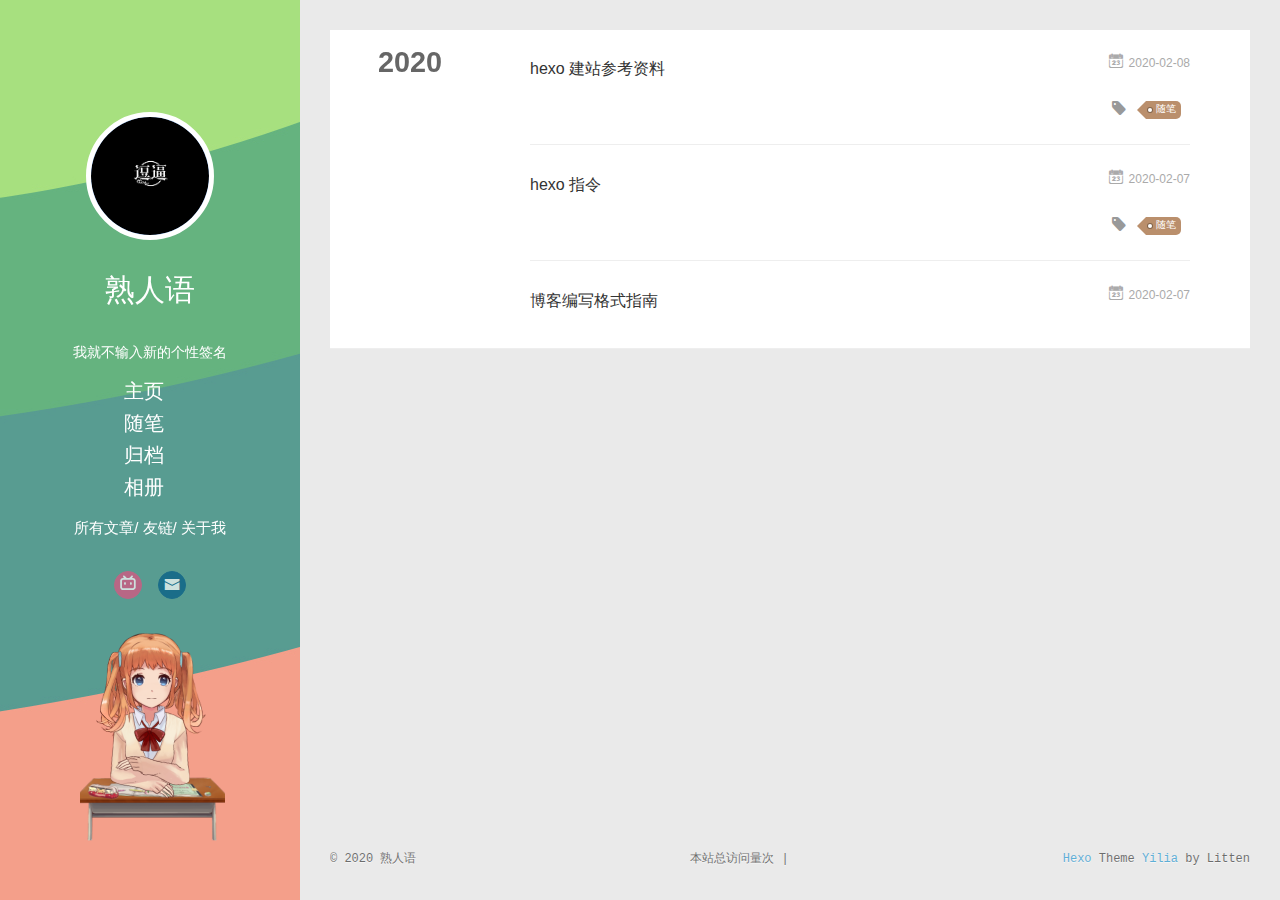
==== archives/index.html @ 0b0f3363 "Site updated: 2020-02-16 17:13:08" ====
<!DOCTYPE html>
<html>
<head>
  <meta charset="utf-8">
  
  <meta name="renderer" content="webkit">
  <meta http-equiv="X-UA-Compatible" content="IE=edge" >
  <link rel="dns-prefetch" href="http://yoursite.com">
  <title>Archives | 熟人语的博客</title>
  <meta name="viewport" content="width=device-width, initial-scale=1, maximum-scale=1">
  <meta property="og:type" content="website">
<meta property="og:title" content="熟人语的博客">
<meta property="og:url" content="http://yoursite.com/archives/index.html">
<meta property="og:site_name" content="熟人语的博客">
<meta property="og:locale" content="en_US">
<meta property="article:author" content="熟人语">
<meta name="twitter:card" content="summary">
  
    <link rel="alternative" href="/atom.xml" title="熟人语的博客" type="application/atom+xml">
  
  
    <link rel="icon" href="/assets/favicon.jpg">
  
  <link rel="stylesheet" type="text/css" href="/./main.0cf68a.css">
  <style type="text/css">
  
    #container.show {
      background: linear-gradient(200deg,#a0cfe4,#e8c37e);
    }
  </style>
  

  

<meta name="generator" content="Hexo 4.2.0"></head>

<body>
  <div id="container" q-class="show:isCtnShow">
    <canvas id="anm-canvas" class="anm-canvas"></canvas>
    <div class="left-col" q-class="show:isShow">
      
<!-- <div class="overlay" style="background: #000000"></div> -->
<div class="intrude-less">
	<header id="header" class="inner">
		<a href="/" class="profilepic">
			<img src="/assets/favicon.jpg" class="js-avatar">
		</a>
		<hgroup>
		  <h1 class="header-author"><a href="/">熟人语</a></h1>
		</hgroup>
		
		<p class="header-subtitle">我就不输入新的个性签名</p>
		

		<nav class="header-menu">
			<ul>
			
				<li><a href="/">主页</a></li>
	        
				<li><a href="/tags/%E9%9A%8F%E7%AC%94/">随笔</a></li>
	        
				<li><a href="/archives/index.html">归档</a></li>
	        
				<li><a href="/photos/">相册</a></li>
	        
			</ul>
		</nav>
		<nav class="header-smart-menu">
    		
    			
    			<a q-on="click: openSlider(e, 'innerArchive')" href="javascript:void(0)">所有文章</a>
    			
            
    			
    			<a q-on="click: openSlider(e, 'friends')" href="javascript:void(0)">友链</a>
    			
            
    			
    			<a q-on="click: openSlider(e, 'aboutme')" href="javascript:void(0)">关于我</a>
    			
            
		</nav>
		<nav class="header-nav">
			<div class="social">
				
					<a class="bilibili" target="_blank" href="https://space.bilibili.com/11580994" title="bilibili"><i class="icon-bilibili"></i></a>
		        
					<a class="mail" target="_blank" href="mailto:su_ren_yu@qq.com" title="mail"><i class="icon-mail"></i></a>
		        
			</div>

<!-- 网易云音乐插件 -->

	<div style="position:absolute; bottom:120px left:auto; width:85%">
		<iframe frameborder="no" border="0" marginwidth="0" marginheight="0" width=240 height=86 src="//music.163.com/outchain/player?type=2&id=481859484&auto=0&height=66"></iframe>
	</div>


		</nav>
	</header>		
</div>

    </div>
    <div class="mid-col" q-class="show:isShow,hide:isShow|isFalse">
      
<nav id="mobile-nav">
  	<div class="overlay js-overlay" style="background: #000000"></div>
	<div class="btnctn js-mobile-btnctn">
  		<div class="slider-trigger list" q-on="click: openSlider(e)"><i class="icon icon-sort"></i></div>
	</div>
	<div class="intrude-less">
		<header id="header" class="inner">
			<div class="profilepic">
				<img src="/assets/favicon.jpg" class="js-avatar">
			</div>
			<hgroup>
			  <h1 class="header-author js-header-author">熟人语</h1>
			</hgroup>
			
			<p class="header-subtitle"><i class="icon icon-quo-left"></i>我就不输入新的个性签名<i class="icon icon-quo-right"></i></p>
			
			
			
				
			
				
			
				
			
				
			
			
			
			<nav class="header-nav">
				<div class="social">
					
						<a class="bilibili" target="_blank" href="https://space.bilibili.com/11580994" title="bilibili"><i class="icon-bilibili"></i></a>
			        
						<a class="mail" target="_blank" href="mailto:su_ren_yu@qq.com" title="mail"><i class="icon-mail"></i></a>
			        
				</div>
			</nav>

			<nav class="header-menu js-header-menu">
				<ul style="width: 70%">
				
				
					<li style="width: 25%"><a href="/">主页</a></li>
		        
					<li style="width: 25%"><a href="/tags/%E9%9A%8F%E7%AC%94/">随笔</a></li>
		        
					<li style="width: 25%"><a href="/archives/index.html">归档</a></li>
		        
					<li style="width: 25%"><a href="/photos/">相册</a></li>
		        
				</ul>
			</nav>
		</header>				
	</div>
	<div class="mobile-mask" style="display:none" q-show="isShow"></div>
</nav>

      <div id="wrapper" class="body-wrap">
        <div class="menu-l">
          <div class="canvas-wrap">
            <canvas data-colors="#eaeaea" data-sectionHeight="100" data-contentId="js-content" id="myCanvas1" class="anm-canvas"></canvas>
          </div>
          <div id="js-content" class="content-ll">
            
  
  
    
    
      
      
      <section class="archives-wrap">
        <div class="archive-year-wrap">
          <a href="/archives/2020" class="archive-year">2020</a>
        </div>
        <div class="archives">
    
    <article class="archive-article archive-type-post">
  <div class="archive-article-inner">
    <header class="archive-article-header">
      	<div class="article-meta">
	      	
<a href="/2020/02/08/hexo-%E5%BB%BA%E7%AB%99%E5%8F%82%E8%80%83%E8%B5%84%E6%96%99/" class="archive-article-date">
  	<time datetime="2020-02-08T06:15:44.000Z" itemprop="datePublished"><i class="icon-calendar icon"></i>2020-02-08</time>
</a>
        </div>
    	 
  
    <h1 itemprop="name">
      <a class="archive-article-title" href="/2020/02/08/hexo-%E5%BB%BA%E7%AB%99%E5%8F%82%E8%80%83%E8%B5%84%E6%96%99/">hexo 建站参考资料</a>
    </h1>
  

        <div class="article-info info-on-right">
          
	<div class="article-tag tagcloud">
		<i class="icon-price-tags icon"></i>
		<ul class="article-tag-list">
			 
        		<li class="article-tag-list-item">
        			<a href="javascript:void(0)" class="js-tag article-tag-list-link color3">随笔</a>
        		</li>
      		
		</ul>
	</div>

          

        </div>
        <div class="clearfix"></div>
    </header>
  </div>
</article>
  
    
    
    <article class="archive-article archive-type-post">
  <div class="archive-article-inner">
    <header class="archive-article-header">
      	<div class="article-meta">
	      	
<a href="/2020/02/07/hexo%20%E6%8C%87%E4%BB%A4/" class="archive-article-date">
  	<time datetime="2020-02-07T09:22:51.000Z" itemprop="datePublished"><i class="icon-calendar icon"></i>2020-02-07</time>
</a>
        </div>
    	 
  
    <h1 itemprop="name">
      <a class="archive-article-title" href="/2020/02/07/hexo%20%E6%8C%87%E4%BB%A4/">hexo 指令</a>
    </h1>
  

        <div class="article-info info-on-right">
          
	<div class="article-tag tagcloud">
		<i class="icon-price-tags icon"></i>
		<ul class="article-tag-list">
			 
        		<li class="article-tag-list-item">
        			<a href="javascript:void(0)" class="js-tag article-tag-list-link color3">随笔</a>
        		</li>
      		
		</ul>
	</div>

          

        </div>
        <div class="clearfix"></div>
    </header>
  </div>
</article>
  
    
    
    <article class="archive-article archive-type-post">
  <div class="archive-article-inner">
    <header class="archive-article-header">
      	<div class="article-meta">
	      	
<a href="/2020/02/07/%E5%8D%9A%E5%AE%A2%E7%BC%96%E5%86%99%E6%A0%BC%E5%BC%8F%E6%8C%87%E5%8D%97/" class="archive-article-date">
  	<time datetime="2020-02-07T09:22:51.000Z" itemprop="datePublished"><i class="icon-calendar icon"></i>2020-02-07</time>
</a>
        </div>
    	 
  
    <h1 itemprop="name">
      <a class="archive-article-title" href="/2020/02/07/%E5%8D%9A%E5%AE%A2%E7%BC%96%E5%86%99%E6%A0%BC%E5%BC%8F%E6%8C%87%E5%8D%97/">博客编写格式指南</a>
    </h1>
  

        <div class="article-info info-on-right">
          
          

        </div>
        <div class="clearfix"></div>
    </header>
  </div>
</article>
  
  
    </div></section>
  

    


          </div>
        </div>
      </div>
      <footer id="footer">
  <div class="outer">
    <div id="footer-info">
    	<div class="footer-left">
    		&copy; 2020 熟人语
    	</div>
      	<div class="footer-right">
      		<a href="http://hexo.io/" target="_blank">Hexo</a>  Theme <a href="https://github.com/litten/hexo-theme-yilia" target="_blank">Yilia</a> by Litten
      	</div>
    </div>
  </div>
  
	<!-- 不蒜子统计 -->
	<span id="busuanzi_container_site_pv">
			本站总访问量<span id="busuanzi_value_site_pv"></span>次
	</span>
	<span class="post-meta-divider">|</span>
	<span id="busuanzi_container_site_uv" style='display:none'>
			本站访客数<span id="busuanzi_value_site_uv"></span>人
	</span>
	<script async src="//busuanzi.ibruce.info/busuanzi/2.3/busuanzi.pure.mini.js"></script>

</footer>
    </div>
    <script>
	var yiliaConfig = {
		mathjax: false,
		isHome: false,
		isPost: false,
		isArchive: true,
		isTag: false,
		isCategory: false,
		open_in_new: false,
		toc_hide_index: true,
		root: "/",
		innerArchive: true,
		showTags: false
	}
</script>

<script>!function(t){function n(e){if(r[e])return r[e].exports;var i=r[e]={exports:{},id:e,loaded:!1};return t[e].call(i.exports,i,i.exports,n),i.loaded=!0,i.exports}var r={};n.m=t,n.c=r,n.p="./",n(0)}([function(t,n,r){r(195),t.exports=r(191)},function(t,n,r){var e=r(3),i=r(52),o=r(27),u=r(28),c=r(53),f="prototype",a=function(t,n,r){var s,l,h,v,p=t&a.F,d=t&a.G,y=t&a.S,g=t&a.P,b=t&a.B,m=d?e:y?e[n]||(e[n]={}):(e[n]||{})[f],x=d?i:i[n]||(i[n]={}),w=x[f]||(x[f]={});d&&(r=n);for(s in r)l=!p&&m&&void 0!==m[s],h=(l?m:r)[s],v=b&&l?c(h,e):g&&"function"==typeof h?c(Function.call,h):h,m&&u(m,s,h,t&a.U),x[s]!=h&&o(x,s,v),g&&w[s]!=h&&(w[s]=h)};e.core=i,a.F=1,a.G=2,a.S=4,a.P=8,a.B=16,a.W=32,a.U=64,a.R=128,t.exports=a},function(t,n,r){var e=r(6);t.exports=function(t){if(!e(t))throw TypeError(t+" is not an object!");return t}},function(t,n){var r=t.exports="undefined"!=typeof window&&window.Math==Math?window:"undefined"!=typeof self&&self.Math==Math?self:Function("return this")();"number"==typeof __g&&(__g=r)},function(t,n){t.exports=function(t){try{return!!t()}catch(t){return!0}}},function(t,n){var r=t.exports="undefined"!=typeof window&&window.Math==Math?window:"undefined"!=typeof self&&self.Math==Math?self:Function("return this")();"number"==typeof __g&&(__g=r)},function(t,n){t.exports=function(t){return"object"==typeof t?null!==t:"function"==typeof t}},function(t,n,r){var e=r(126)("wks"),i=r(76),o=r(3).Symbol,u="function"==typeof o;(t.exports=function(t){return e[t]||(e[t]=u&&o[t]||(u?o:i)("Symbol."+t))}).store=e},function(t,n){var r={}.hasOwnProperty;t.exports=function(t,n){return r.call(t,n)}},function(t,n,r){var e=r(94),i=r(33);t.exports=function(t){return e(i(t))}},function(t,n,r){t.exports=!r(4)(function(){return 7!=Object.defineProperty({},"a",{get:function(){return 7}}).a})},function(t,n,r){var e=r(2),i=r(167),o=r(50),u=Object.defineProperty;n.f=r(10)?Object.defineProperty:function(t,n,r){if(e(t),n=o(n,!0),e(r),i)try{return u(t,n,r)}catch(t){}if("get"in r||"set"in r)throw TypeError("Accessors not supported!");return"value"in r&&(t[n]=r.value),t}},function(t,n,r){t.exports=!r(18)(function(){return 7!=Object.defineProperty({},"a",{get:function(){return 7}}).a})},function(t,n,r){var e=r(14),i=r(22);t.exports=r(12)?function(t,n,r){return e.f(t,n,i(1,r))}:function(t,n,r){return t[n]=r,t}},function(t,n,r){var e=r(20),i=r(58),o=r(42),u=Object.defineProperty;n.f=r(12)?Object.defineProperty:function(t,n,r){if(e(t),n=o(n,!0),e(r),i)try{return u(t,n,r)}catch(t){}if("get"in r||"set"in r)throw TypeError("Accessors not supported!");return"value"in r&&(t[n]=r.value),t}},function(t,n,r){var e=r(40)("wks"),i=r(23),o=r(5).Symbol,u="function"==typeof o;(t.exports=function(t){return e[t]||(e[t]=u&&o[t]||(u?o:i)("Symbol."+t))}).store=e},function(t,n,r){var e=r(67),i=Math.min;t.exports=function(t){return t>0?i(e(t),9007199254740991):0}},function(t,n,r){var e=r(46);t.exports=function(t){return Object(e(t))}},function(t,n){t.exports=function(t){try{return!!t()}catch(t){return!0}}},function(t,n,r){var e=r(63),i=r(34);t.exports=Object.keys||function(t){return e(t,i)}},function(t,n,r){var e=r(21);t.exports=function(t){if(!e(t))throw TypeError(t+" is not an object!");return t}},function(t,n){t.exports=function(t){return"object"==typeof t?null!==t:"function"==typeof t}},function(t,n){t.exports=function(t,n){return{enumerable:!(1&t),configurable:!(2&t),writable:!(4&t),value:n}}},function(t,n){var r=0,e=Math.random();t.exports=function(t){return"Symbol(".concat(void 0===t?"":t,")_",(++r+e).toString(36))}},function(t,n){var r={}.hasOwnProperty;t.exports=function(t,n){return r.call(t,n)}},function(t,n){var r=t.exports={version:"2.4.0"};"number"==typeof __e&&(__e=r)},function(t,n){t.exports=function(t){if("function"!=typeof t)throw TypeError(t+" is not a function!");return t}},function(t,n,r){var e=r(11),i=r(66);t.exports=r(10)?function(t,n,r){return e.f(t,n,i(1,r))}:function(t,n,r){return t[n]=r,t}},function(t,n,r){var e=r(3),i=r(27),o=r(24),u=r(76)("src"),c="toString",f=Function[c],a=(""+f).split(c);r(52).inspectSource=function(t){return f.call(t)},(t.exports=function(t,n,r,c){var f="function"==typeof r;f&&(o(r,"name")||i(r,"name",n)),t[n]!==r&&(f&&(o(r,u)||i(r,u,t[n]?""+t[n]:a.join(String(n)))),t===e?t[n]=r:c?t[n]?t[n]=r:i(t,n,r):(delete t[n],i(t,n,r)))})(Function.prototype,c,function(){return"function"==typeof this&&this[u]||f.call(this)})},function(t,n,r){var e=r(1),i=r(4),o=r(46),u=function(t,n,r,e){var i=String(o(t)),u="<"+n;return""!==r&&(u+=" "+r+'="'+String(e).replace(/"/g,"&quot;")+'"'),u+">"+i+"</"+n+">"};t.exports=function(t,n){var r={};r[t]=n(u),e(e.P+e.F*i(function(){var n=""[t]('"');return n!==n.toLowerCase()||n.split('"').length>3}),"String",r)}},function(t,n,r){var e=r(115),i=r(46);t.exports=function(t){return e(i(t))}},function(t,n,r){var e=r(116),i=r(66),o=r(30),u=r(50),c=r(24),f=r(167),a=Object.getOwnPropertyDescriptor;n.f=r(10)?a:function(t,n){if(t=o(t),n=u(n,!0),f)try{return a(t,n)}catch(t){}if(c(t,n))return i(!e.f.call(t,n),t[n])}},function(t,n,r){var e=r(24),i=r(17),o=r(145)("IE_PROTO"),u=Object.prototype;t.exports=Object.getPrototypeOf||function(t){return t=i(t),e(t,o)?t[o]:"function"==typeof t.constructor&&t instanceof t.constructor?t.constructor.prototype:t instanceof Object?u:null}},function(t,n){t.exports=function(t){if(void 0==t)throw TypeError("Can't call method on  "+t);return t}},function(t,n){t.exports="constructor,hasOwnProperty,isPrototypeOf,propertyIsEnumerable,toLocaleString,toString,valueOf".split(",")},function(t,n){t.exports={}},function(t,n){t.exports=!0},function(t,n){n.f={}.propertyIsEnumerable},function(t,n,r){var e=r(14).f,i=r(8),o=r(15)("toStringTag");t.exports=function(t,n,r){t&&!i(t=r?t:t.prototype,o)&&e(t,o,{configurable:!0,value:n})}},function(t,n,r){var e=r(40)("keys"),i=r(23);t.exports=function(t){return e[t]||(e[t]=i(t))}},function(t,n,r){var e=r(5),i="__core-js_shared__",o=e[i]||(e[i]={});t.exports=function(t){return o[t]||(o[t]={})}},function(t,n){var r=Math.ceil,e=Math.floor;t.exports=function(t){return isNaN(t=+t)?0:(t>0?e:r)(t)}},function(t,n,r){var e=r(21);t.exports=function(t,n){if(!e(t))return t;var r,i;if(n&&"function"==typeof(r=t.toString)&&!e(i=r.call(t)))return i;if("function"==typeof(r=t.valueOf)&&!e(i=r.call(t)))return i;if(!n&&"function"==typeof(r=t.toString)&&!e(i=r.call(t)))return i;throw TypeError("Can't convert object to primitive value")}},function(t,n,r){var e=r(5),i=r(25),o=r(36),u=r(44),c=r(14).f;t.exports=function(t){var n=i.Symbol||(i.Symbol=o?{}:e.Symbol||{});"_"==t.charAt(0)||t in n||c(n,t,{value:u.f(t)})}},function(t,n,r){n.f=r(15)},function(t,n){var r={}.toString;t.exports=function(t){return r.call(t).slice(8,-1)}},function(t,n){t.exports=function(t){if(void 0==t)throw TypeError("Can't call method on  "+t);return t}},function(t,n,r){var e=r(4);t.exports=function(t,n){return!!t&&e(function(){n?t.call(null,function(){},1):t.call(null)})}},function(t,n,r){var e=r(53),i=r(115),o=r(17),u=r(16),c=r(203);t.exports=function(t,n){var r=1==t,f=2==t,a=3==t,s=4==t,l=6==t,h=5==t||l,v=n||c;return function(n,c,p){for(var d,y,g=o(n),b=i(g),m=e(c,p,3),x=u(b.length),w=0,S=r?v(n,x):f?v(n,0):void 0;x>w;w++)if((h||w in b)&&(d=b[w],y=m(d,w,g),t))if(r)S[w]=y;else if(y)switch(t){case 3:return!0;case 5:return d;case 6:return w;case 2:S.push(d)}else if(s)return!1;return l?-1:a||s?s:S}}},function(t,n,r){var e=r(1),i=r(52),o=r(4);t.exports=function(t,n){var r=(i.Object||{})[t]||Object[t],u={};u[t]=n(r),e(e.S+e.F*o(function(){r(1)}),"Object",u)}},function(t,n,r){var e=r(6);t.exports=function(t,n){if(!e(t))return t;var r,i;if(n&&"function"==typeof(r=t.toString)&&!e(i=r.call(t)))return i;if("function"==typeof(r=t.valueOf)&&!e(i=r.call(t)))return i;if(!n&&"function"==typeof(r=t.toString)&&!e(i=r.call(t)))return i;throw TypeError("Can't convert object to primitive value")}},function(t,n,r){var e=r(5),i=r(25),o=r(91),u=r(13),c="prototype",f=function(t,n,r){var a,s,l,h=t&f.F,v=t&f.G,p=t&f.S,d=t&f.P,y=t&f.B,g=t&f.W,b=v?i:i[n]||(i[n]={}),m=b[c],x=v?e:p?e[n]:(e[n]||{})[c];v&&(r=n);for(a in r)(s=!h&&x&&void 0!==x[a])&&a in b||(l=s?x[a]:r[a],b[a]=v&&"function"!=typeof x[a]?r[a]:y&&s?o(l,e):g&&x[a]==l?function(t){var n=function(n,r,e){if(this instanceof t){switch(arguments.length){case 0:return new t;case 1:return new t(n);case 2:return new t(n,r)}return new t(n,r,e)}return t.apply(this,arguments)};return n[c]=t[c],n}(l):d&&"function"==typeof l?o(Function.call,l):l,d&&((b.virtual||(b.virtual={}))[a]=l,t&f.R&&m&&!m[a]&&u(m,a,l)))};f.F=1,f.G=2,f.S=4,f.P=8,f.B=16,f.W=32,f.U=64,f.R=128,t.exports=f},function(t,n){var r=t.exports={version:"2.4.0"};"number"==typeof __e&&(__e=r)},function(t,n,r){var e=r(26);t.exports=function(t,n,r){if(e(t),void 0===n)return t;switch(r){case 1:return function(r){return t.call(n,r)};case 2:return function(r,e){return t.call(n,r,e)};case 3:return function(r,e,i){return t.call(n,r,e,i)}}return function(){return t.apply(n,arguments)}}},function(t,n,r){var e=r(183),i=r(1),o=r(126)("metadata"),u=o.store||(o.store=new(r(186))),c=function(t,n,r){var i=u.get(t);if(!i){if(!r)return;u.set(t,i=new e)}var o=i.get(n);if(!o){if(!r)return;i.set(n,o=new e)}return o},f=function(t,n,r){var e=c(n,r,!1);return void 0!==e&&e.has(t)},a=function(t,n,r){var e=c(n,r,!1);return void 0===e?void 0:e.get(t)},s=function(t,n,r,e){c(r,e,!0).set(t,n)},l=function(t,n){var r=c(t,n,!1),e=[];return r&&r.forEach(function(t,n){e.push(n)}),e},h=function(t){return void 0===t||"symbol"==typeof t?t:String(t)},v=function(t){i(i.S,"Reflect",t)};t.exports={store:u,map:c,has:f,get:a,set:s,keys:l,key:h,exp:v}},function(t,n,r){"use strict";if(r(10)){var e=r(69),i=r(3),o=r(4),u=r(1),c=r(127),f=r(152),a=r(53),s=r(68),l=r(66),h=r(27),v=r(73),p=r(67),d=r(16),y=r(75),g=r(50),b=r(24),m=r(180),x=r(114),w=r(6),S=r(17),_=r(137),O=r(70),E=r(32),P=r(71).f,j=r(154),F=r(76),M=r(7),A=r(48),N=r(117),T=r(146),I=r(155),k=r(80),L=r(123),R=r(74),C=r(130),D=r(160),U=r(11),W=r(31),G=U.f,B=W.f,V=i.RangeError,z=i.TypeError,q=i.Uint8Array,K="ArrayBuffer",J="Shared"+K,Y="BYTES_PER_ELEMENT",H="prototype",$=Array[H],X=f.ArrayBuffer,Q=f.DataView,Z=A(0),tt=A(2),nt=A(3),rt=A(4),et=A(5),it=A(6),ot=N(!0),ut=N(!1),ct=I.values,ft=I.keys,at=I.entries,st=$.lastIndexOf,lt=$.reduce,ht=$.reduceRight,vt=$.join,pt=$.sort,dt=$.slice,yt=$.toString,gt=$.toLocaleString,bt=M("iterator"),mt=M("toStringTag"),xt=F("typed_constructor"),wt=F("def_constructor"),St=c.CONSTR,_t=c.TYPED,Ot=c.VIEW,Et="Wrong length!",Pt=A(1,function(t,n){return Tt(T(t,t[wt]),n)}),jt=o(function(){return 1===new q(new Uint16Array([1]).buffer)[0]}),Ft=!!q&&!!q[H].set&&o(function(){new q(1).set({})}),Mt=function(t,n){if(void 0===t)throw z(Et);var r=+t,e=d(t);if(n&&!m(r,e))throw V(Et);return e},At=function(t,n){var r=p(t);if(r<0||r%n)throw V("Wrong offset!");return r},Nt=function(t){if(w(t)&&_t in t)return t;throw z(t+" is not a typed array!")},Tt=function(t,n){if(!(w(t)&&xt in t))throw z("It is not a typed array constructor!");return new t(n)},It=function(t,n){return kt(T(t,t[wt]),n)},kt=function(t,n){for(var r=0,e=n.length,i=Tt(t,e);e>r;)i[r]=n[r++];return i},Lt=function(t,n,r){G(t,n,{get:function(){return this._d[r]}})},Rt=function(t){var n,r,e,i,o,u,c=S(t),f=arguments.length,s=f>1?arguments[1]:void 0,l=void 0!==s,h=j(c);if(void 0!=h&&!_(h)){for(u=h.call(c),e=[],n=0;!(o=u.next()).done;n++)e.push(o.value);c=e}for(l&&f>2&&(s=a(s,arguments[2],2)),n=0,r=d(c.length),i=Tt(this,r);r>n;n++)i[n]=l?s(c[n],n):c[n];return i},Ct=function(){for(var t=0,n=arguments.length,r=Tt(this,n);n>t;)r[t]=arguments[t++];return r},Dt=!!q&&o(function(){gt.call(new q(1))}),Ut=function(){return gt.apply(Dt?dt.call(Nt(this)):Nt(this),arguments)},Wt={copyWithin:function(t,n){return D.call(Nt(this),t,n,arguments.length>2?arguments[2]:void 0)},every:function(t){return rt(Nt(this),t,arguments.length>1?arguments[1]:void 0)},fill:function(t){return C.apply(Nt(this),arguments)},filter:function(t){return It(this,tt(Nt(this),t,arguments.length>1?arguments[1]:void 0))},find:function(t){return et(Nt(this),t,arguments.length>1?arguments[1]:void 0)},findIndex:function(t){return it(Nt(this),t,arguments.length>1?arguments[1]:void 0)},forEach:function(t){Z(Nt(this),t,arguments.length>1?arguments[1]:void 0)},indexOf:function(t){return ut(Nt(this),t,arguments.length>1?arguments[1]:void 0)},includes:function(t){return ot(Nt(this),t,arguments.length>1?arguments[1]:void 0)},join:function(t){return vt.apply(Nt(this),arguments)},lastIndexOf:function(t){return st.apply(Nt(this),arguments)},map:function(t){return Pt(Nt(this),t,arguments.length>1?arguments[1]:void 0)},reduce:function(t){return lt.apply(Nt(this),arguments)},reduceRight:function(t){return ht.apply(Nt(this),arguments)},reverse:function(){for(var t,n=this,r=Nt(n).length,e=Math.floor(r/2),i=0;i<e;)t=n[i],n[i++]=n[--r],n[r]=t;return n},some:function(t){return nt(Nt(this),t,arguments.length>1?arguments[1]:void 0)},sort:function(t){return pt.call(Nt(this),t)},subarray:function(t,n){var r=Nt(this),e=r.length,i=y(t,e);return new(T(r,r[wt]))(r.buffer,r.byteOffset+i*r.BYTES_PER_ELEMENT,d((void 0===n?e:y(n,e))-i))}},Gt=function(t,n){return It(this,dt.call(Nt(this),t,n))},Bt=function(t){Nt(this);var n=At(arguments[1],1),r=this.length,e=S(t),i=d(e.length),o=0;if(i+n>r)throw V(Et);for(;o<i;)this[n+o]=e[o++]},Vt={entries:function(){return at.call(Nt(this))},keys:function(){return ft.call(Nt(this))},values:function(){return ct.call(Nt(this))}},zt=function(t,n){return w(t)&&t[_t]&&"symbol"!=typeof n&&n in t&&String(+n)==String(n)},qt=function(t,n){return zt(t,n=g(n,!0))?l(2,t[n]):B(t,n)},Kt=function(t,n,r){return!(zt(t,n=g(n,!0))&&w(r)&&b(r,"value"))||b(r,"get")||b(r,"set")||r.configurable||b(r,"writable")&&!r.writable||b(r,"enumerable")&&!r.enumerable?G(t,n,r):(t[n]=r.value,t)};St||(W.f=qt,U.f=Kt),u(u.S+u.F*!St,"Object",{getOwnPropertyDescriptor:qt,defineProperty:Kt}),o(function(){yt.call({})})&&(yt=gt=function(){return vt.call(this)});var Jt=v({},Wt);v(Jt,Vt),h(Jt,bt,Vt.values),v(Jt,{slice:Gt,set:Bt,constructor:function(){},toString:yt,toLocaleString:Ut}),Lt(Jt,"buffer","b"),Lt(Jt,"byteOffset","o"),Lt(Jt,"byteLength","l"),Lt(Jt,"length","e"),G(Jt,mt,{get:function(){return this[_t]}}),t.exports=function(t,n,r,f){f=!!f;var a=t+(f?"Clamped":"")+"Array",l="Uint8Array"!=a,v="get"+t,p="set"+t,y=i[a],g=y||{},b=y&&E(y),m=!y||!c.ABV,S={},_=y&&y[H],j=function(t,r){var e=t._d;return e.v[v](r*n+e.o,jt)},F=function(t,r,e){var i=t._d;f&&(e=(e=Math.round(e))<0?0:e>255?255:255&e),i.v[p](r*n+i.o,e,jt)},M=function(t,n){G(t,n,{get:function(){return j(this,n)},set:function(t){return F(this,n,t)},enumerable:!0})};m?(y=r(function(t,r,e,i){s(t,y,a,"_d");var o,u,c,f,l=0,v=0;if(w(r)){if(!(r instanceof X||(f=x(r))==K||f==J))return _t in r?kt(y,r):Rt.call(y,r);o=r,v=At(e,n);var p=r.byteLength;if(void 0===i){if(p%n)throw V(Et);if((u=p-v)<0)throw V(Et)}else if((u=d(i)*n)+v>p)throw V(Et);c=u/n}else c=Mt(r,!0),u=c*n,o=new X(u);for(h(t,"_d",{b:o,o:v,l:u,e:c,v:new Q(o)});l<c;)M(t,l++)}),_=y[H]=O(Jt),h(_,"constructor",y)):L(function(t){new y(null),new y(t)},!0)||(y=r(function(t,r,e,i){s(t,y,a);var o;return w(r)?r instanceof X||(o=x(r))==K||o==J?void 0!==i?new g(r,At(e,n),i):void 0!==e?new g(r,At(e,n)):new g(r):_t in r?kt(y,r):Rt.call(y,r):new g(Mt(r,l))}),Z(b!==Function.prototype?P(g).concat(P(b)):P(g),function(t){t in y||h(y,t,g[t])}),y[H]=_,e||(_.constructor=y));var A=_[bt],N=!!A&&("values"==A.name||void 0==A.name),T=Vt.values;h(y,xt,!0),h(_,_t,a),h(_,Ot,!0),h(_,wt,y),(f?new y(1)[mt]==a:mt in _)||G(_,mt,{get:function(){return a}}),S[a]=y,u(u.G+u.W+u.F*(y!=g),S),u(u.S,a,{BYTES_PER_ELEMENT:n,from:Rt,of:Ct}),Y in _||h(_,Y,n),u(u.P,a,Wt),R(a),u(u.P+u.F*Ft,a,{set:Bt}),u(u.P+u.F*!N,a,Vt),u(u.P+u.F*(_.toString!=yt),a,{toString:yt}),u(u.P+u.F*o(function(){new y(1).slice()}),a,{slice:Gt}),u(u.P+u.F*(o(function(){return[1,2].toLocaleString()!=new y([1,2]).toLocaleString()})||!o(function(){_.toLocaleString.call([1,2])})),a,{toLocaleString:Ut}),k[a]=N?A:T,e||N||h(_,bt,T)}}else t.exports=function(){}},function(t,n){var r={}.toString;t.exports=function(t){return r.call(t).slice(8,-1)}},function(t,n,r){var e=r(21),i=r(5).document,o=e(i)&&e(i.createElement);t.exports=function(t){return o?i.createElement(t):{}}},function(t,n,r){t.exports=!r(12)&&!r(18)(function(){return 7!=Object.defineProperty(r(57)("div"),"a",{get:function(){return 7}}).a})},function(t,n,r){"use strict";var e=r(36),i=r(51),o=r(64),u=r(13),c=r(8),f=r(35),a=r(96),s=r(38),l=r(103),h=r(15)("iterator"),v=!([].keys&&"next"in[].keys()),p="keys",d="values",y=function(){return this};t.exports=function(t,n,r,g,b,m,x){a(r,n,g);var w,S,_,O=function(t){if(!v&&t in F)return F[t];switch(t){case p:case d:return function(){return new r(this,t)}}return function(){return new r(this,t)}},E=n+" Iterator",P=b==d,j=!1,F=t.prototype,M=F[h]||F["@@iterator"]||b&&F[b],A=M||O(b),N=b?P?O("entries"):A:void 0,T="Array"==n?F.entries||M:M;if(T&&(_=l(T.call(new t)))!==Object.prototype&&(s(_,E,!0),e||c(_,h)||u(_,h,y)),P&&M&&M.name!==d&&(j=!0,A=function(){return M.call(this)}),e&&!x||!v&&!j&&F[h]||u(F,h,A),f[n]=A,f[E]=y,b)if(w={values:P?A:O(d),keys:m?A:O(p),entries:N},x)for(S in w)S in F||o(F,S,w[S]);else i(i.P+i.F*(v||j),n,w);return w}},function(t,n,r){var e=r(20),i=r(100),o=r(34),u=r(39)("IE_PROTO"),c=function(){},f="prototype",a=function(){var t,n=r(57)("iframe"),e=o.length;for(n.style.display="none",r(93).appendChild(n),n.src="javascript:",t=n.contentWindow.document,t.open(),t.write("<script>document.F=Object<\/script>"),t.close(),a=t.F;e--;)delete a[f][o[e]];return a()};t.exports=Object.create||function(t,n){var r;return null!==t?(c[f]=e(t),r=new c,c[f]=null,r[u]=t):r=a(),void 0===n?r:i(r,n)}},function(t,n,r){var e=r(63),i=r(34).concat("length","prototype");n.f=Object.getOwnPropertyNames||function(t){return e(t,i)}},function(t,n){n.f=Object.getOwnPropertySymbols},function(t,n,r){var e=r(8),i=r(9),o=r(90)(!1),u=r(39)("IE_PROTO");t.exports=function(t,n){var r,c=i(t),f=0,a=[];for(r in c)r!=u&&e(c,r)&&a.push(r);for(;n.length>f;)e(c,r=n[f++])&&(~o(a,r)||a.push(r));return a}},function(t,n,r){t.exports=r(13)},function(t,n,r){var e=r(76)("meta"),i=r(6),o=r(24),u=r(11).f,c=0,f=Object.isExtensible||function(){return!0},a=!r(4)(function(){return f(Object.preventExtensions({}))}),s=function(t){u(t,e,{value:{i:"O"+ ++c,w:{}}})},l=function(t,n){if(!i(t))return"symbol"==typeof t?t:("string"==typeof t?"S":"P")+t;if(!o(t,e)){if(!f(t))return"F";if(!n)return"E";s(t)}return t[e].i},h=function(t,n){if(!o(t,e)){if(!f(t))return!0;if(!n)return!1;s(t)}return t[e].w},v=function(t){return a&&p.NEED&&f(t)&&!o(t,e)&&s(t),t},p=t.exports={KEY:e,NEED:!1,fastKey:l,getWeak:h,onFreeze:v}},function(t,n){t.exports=function(t,n){return{enumerable:!(1&t),configurable:!(2&t),writable:!(4&t),value:n}}},function(t,n){var r=Math.ceil,e=Math.floor;t.exports=function(t){return isNaN(t=+t)?0:(t>0?e:r)(t)}},function(t,n){t.exports=function(t,n,r,e){if(!(t instanceof n)||void 0!==e&&e in t)throw TypeError(r+": incorrect invocation!");return t}},function(t,n){t.exports=!1},function(t,n,r){var e=r(2),i=r(173),o=r(133),u=r(145)("IE_PROTO"),c=function(){},f="prototype",a=function(){var t,n=r(132)("iframe"),e=o.length;for(n.style.display="none",r(135).appendChild(n),n.src="javascript:",t=n.contentWindow.document,t.open(),t.write("<script>document.F=Object<\/script>"),t.close(),a=t.F;e--;)delete a[f][o[e]];return a()};t.exports=Object.create||function(t,n){var r;return null!==t?(c[f]=e(t),r=new c,c[f]=null,r[u]=t):r=a(),void 0===n?r:i(r,n)}},function(t,n,r){var e=r(175),i=r(133).concat("length","prototype");n.f=Object.getOwnPropertyNames||function(t){return e(t,i)}},function(t,n,r){var e=r(175),i=r(133);t.exports=Object.keys||function(t){return e(t,i)}},function(t,n,r){var e=r(28);t.exports=function(t,n,r){for(var i in n)e(t,i,n[i],r);return t}},function(t,n,r){"use strict";var e=r(3),i=r(11),o=r(10),u=r(7)("species");t.exports=function(t){var n=e[t];o&&n&&!n[u]&&i.f(n,u,{configurable:!0,get:function(){return this}})}},function(t,n,r){var e=r(67),i=Math.max,o=Math.min;t.exports=function(t,n){return t=e(t),t<0?i(t+n,0):o(t,n)}},function(t,n){var r=0,e=Math.random();t.exports=function(t){return"Symbol(".concat(void 0===t?"":t,")_",(++r+e).toString(36))}},function(t,n,r){var e=r(33);t.exports=function(t){return Object(e(t))}},function(t,n,r){var e=r(7)("unscopables"),i=Array.prototype;void 0==i[e]&&r(27)(i,e,{}),t.exports=function(t){i[e][t]=!0}},function(t,n,r){var e=r(53),i=r(169),o=r(137),u=r(2),c=r(16),f=r(154),a={},s={},n=t.exports=function(t,n,r,l,h){var v,p,d,y,g=h?function(){return t}:f(t),b=e(r,l,n?2:1),m=0;if("function"!=typeof g)throw TypeError(t+" is not iterable!");if(o(g)){for(v=c(t.length);v>m;m++)if((y=n?b(u(p=t[m])[0],p[1]):b(t[m]))===a||y===s)return y}else for(d=g.call(t);!(p=d.next()).done;)if((y=i(d,b,p.value,n))===a||y===s)return y};n.BREAK=a,n.RETURN=s},function(t,n){t.exports={}},function(t,n,r){var e=r(11).f,i=r(24),o=r(7)("toStringTag");t.exports=function(t,n,r){t&&!i(t=r?t:t.prototype,o)&&e(t,o,{configurable:!0,value:n})}},function(t,n,r){var e=r(1),i=r(46),o=r(4),u=r(150),c="["+u+"]",f="​",a=RegExp("^"+c+c+"*"),s=RegExp(c+c+"*$"),l=function(t,n,r){var i={},c=o(function(){return!!u[t]()||f[t]()!=f}),a=i[t]=c?n(h):u[t];r&&(i[r]=a),e(e.P+e.F*c,"String",i)},h=l.trim=function(t,n){return t=String(i(t)),1&n&&(t=t.replace(a,"")),2&n&&(t=t.replace(s,"")),t};t.exports=l},function(t,n,r){t.exports={default:r(86),__esModule:!0}},function(t,n,r){t.exports={default:r(87),__esModule:!0}},function(t,n,r){"use strict";function e(t){return t&&t.__esModule?t:{default:t}}n.__esModule=!0;var i=r(84),o=e(i),u=r(83),c=e(u),f="function"==typeof c.default&&"symbol"==typeof o.default?function(t){return typeof t}:function(t){return t&&"function"==typeof c.default&&t.constructor===c.default&&t!==c.default.prototype?"symbol":typeof t};n.default="function"==typeof c.default&&"symbol"===f(o.default)?function(t){return void 0===t?"undefined":f(t)}:function(t){return t&&"function"==typeof c.default&&t.constructor===c.default&&t!==c.default.prototype?"symbol":void 0===t?"undefined":f(t)}},function(t,n,r){r(110),r(108),r(111),r(112),t.exports=r(25).Symbol},function(t,n,r){r(109),r(113),t.exports=r(44).f("iterator")},function(t,n){t.exports=function(t){if("function"!=typeof t)throw TypeError(t+" is not a function!");return t}},function(t,n){t.exports=function(){}},function(t,n,r){var e=r(9),i=r(106),o=r(105);t.exports=function(t){return function(n,r,u){var c,f=e(n),a=i(f.length),s=o(u,a);if(t&&r!=r){for(;a>s;)if((c=f[s++])!=c)return!0}else for(;a>s;s++)if((t||s in f)&&f[s]===r)return t||s||0;return!t&&-1}}},function(t,n,r){var e=r(88);t.exports=function(t,n,r){if(e(t),void 0===n)return t;switch(r){case 1:return function(r){return t.call(n,r)};case 2:return function(r,e){return t.call(n,r,e)};case 3:return function(r,e,i){return t.call(n,r,e,i)}}return function(){return t.apply(n,arguments)}}},function(t,n,r){var e=r(19),i=r(62),o=r(37);t.exports=function(t){var n=e(t),r=i.f;if(r)for(var u,c=r(t),f=o.f,a=0;c.length>a;)f.call(t,u=c[a++])&&n.push(u);return n}},function(t,n,r){t.exports=r(5).document&&document.documentElement},function(t,n,r){var e=r(56);t.exports=Object("z").propertyIsEnumerable(0)?Object:function(t){return"String"==e(t)?t.split(""):Object(t)}},function(t,n,r){var e=r(56);t.exports=Array.isArray||function(t){return"Array"==e(t)}},function(t,n,r){"use strict";var e=r(60),i=r(22),o=r(38),u={};r(13)(u,r(15)("iterator"),function(){return this}),t.exports=function(t,n,r){t.prototype=e(u,{next:i(1,r)}),o(t,n+" Iterator")}},function(t,n){t.exports=function(t,n){return{value:n,done:!!t}}},function(t,n,r){var e=r(19),i=r(9);t.exports=function(t,n){for(var r,o=i(t),u=e(o),c=u.length,f=0;c>f;)if(o[r=u[f++]]===n)return r}},function(t,n,r){var e=r(23)("meta"),i=r(21),o=r(8),u=r(14).f,c=0,f=Object.isExtensible||function(){return!0},a=!r(18)(function(){return f(Object.preventExtensions({}))}),s=function(t){u(t,e,{value:{i:"O"+ ++c,w:{}}})},l=function(t,n){if(!i(t))return"symbol"==typeof t?t:("string"==typeof t?"S":"P")+t;if(!o(t,e)){if(!f(t))return"F";if(!n)return"E";s(t)}return t[e].i},h=function(t,n){if(!o(t,e)){if(!f(t))return!0;if(!n)return!1;s(t)}return t[e].w},v=function(t){return a&&p.NEED&&f(t)&&!o(t,e)&&s(t),t},p=t.exports={KEY:e,NEED:!1,fastKey:l,getWeak:h,onFreeze:v}},function(t,n,r){var e=r(14),i=r(20),o=r(19);t.exports=r(12)?Object.defineProperties:function(t,n){i(t);for(var r,u=o(n),c=u.length,f=0;c>f;)e.f(t,r=u[f++],n[r]);return t}},function(t,n,r){var e=r(37),i=r(22),o=r(9),u=r(42),c=r(8),f=r(58),a=Object.getOwnPropertyDescriptor;n.f=r(12)?a:function(t,n){if(t=o(t),n=u(n,!0),f)try{return a(t,n)}catch(t){}if(c(t,n))return i(!e.f.call(t,n),t[n])}},function(t,n,r){var e=r(9),i=r(61).f,o={}.toString,u="object"==typeof window&&window&&Object.getOwnPropertyNames?Object.getOwnPropertyNames(window):[],c=function(t){try{return i(t)}catch(t){return u.slice()}};t.exports.f=function(t){return u&&"[object Window]"==o.call(t)?c(t):i(e(t))}},function(t,n,r){var e=r(8),i=r(77),o=r(39)("IE_PROTO"),u=Object.prototype;t.exports=Object.getPrototypeOf||function(t){return t=i(t),e(t,o)?t[o]:"function"==typeof t.constructor&&t instanceof t.constructor?t.constructor.prototype:t instanceof Object?u:null}},function(t,n,r){var e=r(41),i=r(33);t.exports=function(t){return function(n,r){var o,u,c=String(i(n)),f=e(r),a=c.length;return f<0||f>=a?t?"":void 0:(o=c.charCodeAt(f),o<55296||o>56319||f+1===a||(u=c.charCodeAt(f+1))<56320||u>57343?t?c.charAt(f):o:t?c.slice(f,f+2):u-56320+(o-55296<<10)+65536)}}},function(t,n,r){var e=r(41),i=Math.max,o=Math.min;t.exports=function(t,n){return t=e(t),t<0?i(t+n,0):o(t,n)}},function(t,n,r){var e=r(41),i=Math.min;t.exports=function(t){return t>0?i(e(t),9007199254740991):0}},function(t,n,r){"use strict";var e=r(89),i=r(97),o=r(35),u=r(9);t.exports=r(59)(Array,"Array",function(t,n){this._t=u(t),this._i=0,this._k=n},function(){var t=this._t,n=this._k,r=this._i++;return!t||r>=t.length?(this._t=void 0,i(1)):"keys"==n?i(0,r):"values"==n?i(0,t[r]):i(0,[r,t[r]])},"values"),o.Arguments=o.Array,e("keys"),e("values"),e("entries")},function(t,n){},function(t,n,r){"use strict";var e=r(104)(!0);r(59)(String,"String",function(t){this._t=String(t),this._i=0},function(){var t,n=this._t,r=this._i;return r>=n.length?{value:void 0,done:!0}:(t=e(n,r),this._i+=t.length,{value:t,done:!1})})},function(t,n,r){"use strict";var e=r(5),i=r(8),o=r(12),u=r(51),c=r(64),f=r(99).KEY,a=r(18),s=r(40),l=r(38),h=r(23),v=r(15),p=r(44),d=r(43),y=r(98),g=r(92),b=r(95),m=r(20),x=r(9),w=r(42),S=r(22),_=r(60),O=r(102),E=r(101),P=r(14),j=r(19),F=E.f,M=P.f,A=O.f,N=e.Symbol,T=e.JSON,I=T&&T.stringify,k="prototype",L=v("_hidden"),R=v("toPrimitive"),C={}.propertyIsEnumerable,D=s("symbol-registry"),U=s("symbols"),W=s("op-symbols"),G=Object[k],B="function"==typeof N,V=e.QObject,z=!V||!V[k]||!V[k].findChild,q=o&&a(function(){return 7!=_(M({},"a",{get:function(){return M(this,"a",{value:7}).a}})).a})?function(t,n,r){var e=F(G,n);e&&delete G[n],M(t,n,r),e&&t!==G&&M(G,n,e)}:M,K=function(t){var n=U[t]=_(N[k]);return n._k=t,n},J=B&&"symbol"==typeof N.iterator?function(t){return"symbol"==typeof t}:function(t){return t instanceof N},Y=function(t,n,r){return t===G&&Y(W,n,r),m(t),n=w(n,!0),m(r),i(U,n)?(r.enumerable?(i(t,L)&&t[L][n]&&(t[L][n]=!1),r=_(r,{enumerable:S(0,!1)})):(i(t,L)||M(t,L,S(1,{})),t[L][n]=!0),q(t,n,r)):M(t,n,r)},H=function(t,n){m(t);for(var r,e=g(n=x(n)),i=0,o=e.length;o>i;)Y(t,r=e[i++],n[r]);return t},$=function(t,n){return void 0===n?_(t):H(_(t),n)},X=function(t){var n=C.call(this,t=w(t,!0));return!(this===G&&i(U,t)&&!i(W,t))&&(!(n||!i(this,t)||!i(U,t)||i(this,L)&&this[L][t])||n)},Q=function(t,n){if(t=x(t),n=w(n,!0),t!==G||!i(U,n)||i(W,n)){var r=F(t,n);return!r||!i(U,n)||i(t,L)&&t[L][n]||(r.enumerable=!0),r}},Z=function(t){for(var n,r=A(x(t)),e=[],o=0;r.length>o;)i(U,n=r[o++])||n==L||n==f||e.push(n);return e},tt=function(t){for(var n,r=t===G,e=A(r?W:x(t)),o=[],u=0;e.length>u;)!i(U,n=e[u++])||r&&!i(G,n)||o.push(U[n]);return o};B||(N=function(){if(this instanceof N)throw TypeError("Symbol is not a constructor!");var t=h(arguments.length>0?arguments[0]:void 0),n=function(r){this===G&&n.call(W,r),i(this,L)&&i(this[L],t)&&(this[L][t]=!1),q(this,t,S(1,r))};return o&&z&&q(G,t,{configurable:!0,set:n}),K(t)},c(N[k],"toString",function(){return this._k}),E.f=Q,P.f=Y,r(61).f=O.f=Z,r(37).f=X,r(62).f=tt,o&&!r(36)&&c(G,"propertyIsEnumerable",X,!0),p.f=function(t){return K(v(t))}),u(u.G+u.W+u.F*!B,{Symbol:N});for(var nt="hasInstance,isConcatSpreadable,iterator,match,replace,search,species,split,toPrimitive,toStringTag,unscopables".split(","),rt=0;nt.length>rt;)v(nt[rt++]);for(var nt=j(v.store),rt=0;nt.length>rt;)d(nt[rt++]);u(u.S+u.F*!B,"Symbol",{for:function(t){return i(D,t+="")?D[t]:D[t]=N(t)},keyFor:function(t){if(J(t))return y(D,t);throw TypeError(t+" is not a symbol!")},useSetter:function(){z=!0},useSimple:function(){z=!1}}),u(u.S+u.F*!B,"Object",{create:$,defineProperty:Y,defineProperties:H,getOwnPropertyDescriptor:Q,getOwnPropertyNames:Z,getOwnPropertySymbols:tt}),T&&u(u.S+u.F*(!B||a(function(){var t=N();return"[null]"!=I([t])||"{}"!=I({a:t})||"{}"!=I(Object(t))})),"JSON",{stringify:function(t){if(void 0!==t&&!J(t)){for(var n,r,e=[t],i=1;arguments.length>i;)e.push(arguments[i++]);return n=e[1],"function"==typeof n&&(r=n),!r&&b(n)||(n=function(t,n){if(r&&(n=r.call(this,t,n)),!J(n))return n}),e[1]=n,I.apply(T,e)}}}),N[k][R]||r(13)(N[k],R,N[k].valueOf),l(N,"Symbol"),l(Math,"Math",!0),l(e.JSON,"JSON",!0)},function(t,n,r){r(43)("asyncIterator")},function(t,n,r){r(43)("observable")},function(t,n,r){r(107);for(var e=r(5),i=r(13),o=r(35),u=r(15)("toStringTag"),c=["NodeList","DOMTokenList","MediaList","StyleSheetList","CSSRuleList"],f=0;f<5;f++){var a=c[f],s=e[a],l=s&&s.prototype;l&&!l[u]&&i(l,u,a),o[a]=o.Array}},function(t,n,r){var e=r(45),i=r(7)("toStringTag"),o="Arguments"==e(function(){return arguments}()),u=function(t,n){try{return t[n]}catch(t){}};t.exports=function(t){var n,r,c;return void 0===t?"Undefined":null===t?"Null":"string"==typeof(r=u(n=Object(t),i))?r:o?e(n):"Object"==(c=e(n))&&"function"==typeof n.callee?"Arguments":c}},function(t,n,r){var e=r(45);t.exports=Object("z").propertyIsEnumerable(0)?Object:function(t){return"String"==e(t)?t.split(""):Object(t)}},function(t,n){n.f={}.propertyIsEnumerable},function(t,n,r){var e=r(30),i=r(16),o=r(75);t.exports=function(t){return function(n,r,u){var c,f=e(n),a=i(f.length),s=o(u,a);if(t&&r!=r){for(;a>s;)if((c=f[s++])!=c)return!0}else for(;a>s;s++)if((t||s in f)&&f[s]===r)return t||s||0;return!t&&-1}}},function(t,n,r){"use strict";var e=r(3),i=r(1),o=r(28),u=r(73),c=r(65),f=r(79),a=r(68),s=r(6),l=r(4),h=r(123),v=r(81),p=r(136);t.exports=function(t,n,r,d,y,g){var b=e[t],m=b,x=y?"set":"add",w=m&&m.prototype,S={},_=function(t){var n=w[t];o(w,t,"delete"==t?function(t){return!(g&&!s(t))&&n.call(this,0===t?0:t)}:"has"==t?function(t){return!(g&&!s(t))&&n.call(this,0===t?0:t)}:"get"==t?function(t){return g&&!s(t)?void 0:n.call(this,0===t?0:t)}:"add"==t?function(t){return n.call(this,0===t?0:t),this}:function(t,r){return n.call(this,0===t?0:t,r),this})};if("function"==typeof m&&(g||w.forEach&&!l(function(){(new m).entries().next()}))){var O=new m,E=O[x](g?{}:-0,1)!=O,P=l(function(){O.has(1)}),j=h(function(t){new m(t)}),F=!g&&l(function(){for(var t=new m,n=5;n--;)t[x](n,n);return!t.has(-0)});j||(m=n(function(n,r){a(n,m,t);var e=p(new b,n,m);return void 0!=r&&f(r,y,e[x],e),e}),m.prototype=w,w.constructor=m),(P||F)&&(_("delete"),_("has"),y&&_("get")),(F||E)&&_(x),g&&w.clear&&delete w.clear}else m=d.getConstructor(n,t,y,x),u(m.prototype,r),c.NEED=!0;return v(m,t),S[t]=m,i(i.G+i.W+i.F*(m!=b),S),g||d.setStrong(m,t,y),m}},function(t,n,r){"use strict";var e=r(27),i=r(28),o=r(4),u=r(46),c=r(7);t.exports=function(t,n,r){var f=c(t),a=r(u,f,""[t]),s=a[0],l=a[1];o(function(){var n={};return n[f]=function(){return 7},7!=""[t](n)})&&(i(String.prototype,t,s),e(RegExp.prototype,f,2==n?function(t,n){return l.call(t,this,n)}:function(t){return l.call(t,this)}))}
},function(t,n,r){"use strict";var e=r(2);t.exports=function(){var t=e(this),n="";return t.global&&(n+="g"),t.ignoreCase&&(n+="i"),t.multiline&&(n+="m"),t.unicode&&(n+="u"),t.sticky&&(n+="y"),n}},function(t,n){t.exports=function(t,n,r){var e=void 0===r;switch(n.length){case 0:return e?t():t.call(r);case 1:return e?t(n[0]):t.call(r,n[0]);case 2:return e?t(n[0],n[1]):t.call(r,n[0],n[1]);case 3:return e?t(n[0],n[1],n[2]):t.call(r,n[0],n[1],n[2]);case 4:return e?t(n[0],n[1],n[2],n[3]):t.call(r,n[0],n[1],n[2],n[3])}return t.apply(r,n)}},function(t,n,r){var e=r(6),i=r(45),o=r(7)("match");t.exports=function(t){var n;return e(t)&&(void 0!==(n=t[o])?!!n:"RegExp"==i(t))}},function(t,n,r){var e=r(7)("iterator"),i=!1;try{var o=[7][e]();o.return=function(){i=!0},Array.from(o,function(){throw 2})}catch(t){}t.exports=function(t,n){if(!n&&!i)return!1;var r=!1;try{var o=[7],u=o[e]();u.next=function(){return{done:r=!0}},o[e]=function(){return u},t(o)}catch(t){}return r}},function(t,n,r){t.exports=r(69)||!r(4)(function(){var t=Math.random();__defineSetter__.call(null,t,function(){}),delete r(3)[t]})},function(t,n){n.f=Object.getOwnPropertySymbols},function(t,n,r){var e=r(3),i="__core-js_shared__",o=e[i]||(e[i]={});t.exports=function(t){return o[t]||(o[t]={})}},function(t,n,r){for(var e,i=r(3),o=r(27),u=r(76),c=u("typed_array"),f=u("view"),a=!(!i.ArrayBuffer||!i.DataView),s=a,l=0,h="Int8Array,Uint8Array,Uint8ClampedArray,Int16Array,Uint16Array,Int32Array,Uint32Array,Float32Array,Float64Array".split(",");l<9;)(e=i[h[l++]])?(o(e.prototype,c,!0),o(e.prototype,f,!0)):s=!1;t.exports={ABV:a,CONSTR:s,TYPED:c,VIEW:f}},function(t,n){"use strict";var r={versions:function(){var t=window.navigator.userAgent;return{trident:t.indexOf("Trident")>-1,presto:t.indexOf("Presto")>-1,webKit:t.indexOf("AppleWebKit")>-1,gecko:t.indexOf("Gecko")>-1&&-1==t.indexOf("KHTML"),mobile:!!t.match(/AppleWebKit.*Mobile.*/),ios:!!t.match(/\(i[^;]+;( U;)? CPU.+Mac OS X/),android:t.indexOf("Android")>-1||t.indexOf("Linux")>-1,iPhone:t.indexOf("iPhone")>-1||t.indexOf("Mac")>-1,iPad:t.indexOf("iPad")>-1,webApp:-1==t.indexOf("Safari"),weixin:-1==t.indexOf("MicroMessenger")}}()};t.exports=r},function(t,n,r){"use strict";var e=r(85),i=function(t){return t&&t.__esModule?t:{default:t}}(e),o=function(){function t(t,n,e){return n||e?String.fromCharCode(n||e):r[t]||t}function n(t){return e[t]}var r={"&quot;":'"',"&lt;":"<","&gt;":">","&amp;":"&","&nbsp;":" "},e={};for(var u in r)e[r[u]]=u;return r["&apos;"]="'",e["'"]="&#39;",{encode:function(t){return t?(""+t).replace(/['<> "&]/g,n).replace(/\r?\n/g,"<br/>").replace(/\s/g,"&nbsp;"):""},decode:function(n){return n?(""+n).replace(/<br\s*\/?>/gi,"\n").replace(/&quot;|&lt;|&gt;|&amp;|&nbsp;|&apos;|&#(\d+);|&#(\d+)/g,t).replace(/\u00a0/g," "):""},encodeBase16:function(t){if(!t)return t;t+="";for(var n=[],r=0,e=t.length;e>r;r++)n.push(t.charCodeAt(r).toString(16).toUpperCase());return n.join("")},encodeBase16forJSON:function(t){if(!t)return t;t=t.replace(/[\u4E00-\u9FBF]/gi,function(t){return escape(t).replace("%u","\\u")});for(var n=[],r=0,e=t.length;e>r;r++)n.push(t.charCodeAt(r).toString(16).toUpperCase());return n.join("")},decodeBase16:function(t){if(!t)return t;t+="";for(var n=[],r=0,e=t.length;e>r;r+=2)n.push(String.fromCharCode("0x"+t.slice(r,r+2)));return n.join("")},encodeObject:function(t){if(t instanceof Array)for(var n=0,r=t.length;r>n;n++)t[n]=o.encodeObject(t[n]);else if("object"==(void 0===t?"undefined":(0,i.default)(t)))for(var e in t)t[e]=o.encodeObject(t[e]);else if("string"==typeof t)return o.encode(t);return t},loadScript:function(t){var n=document.createElement("script");document.getElementsByTagName("body")[0].appendChild(n),n.setAttribute("src",t)},addLoadEvent:function(t){var n=window.onload;"function"!=typeof window.onload?window.onload=t:window.onload=function(){n(),t()}}}}();t.exports=o},function(t,n,r){"use strict";var e=r(17),i=r(75),o=r(16);t.exports=function(t){for(var n=e(this),r=o(n.length),u=arguments.length,c=i(u>1?arguments[1]:void 0,r),f=u>2?arguments[2]:void 0,a=void 0===f?r:i(f,r);a>c;)n[c++]=t;return n}},function(t,n,r){"use strict";var e=r(11),i=r(66);t.exports=function(t,n,r){n in t?e.f(t,n,i(0,r)):t[n]=r}},function(t,n,r){var e=r(6),i=r(3).document,o=e(i)&&e(i.createElement);t.exports=function(t){return o?i.createElement(t):{}}},function(t,n){t.exports="constructor,hasOwnProperty,isPrototypeOf,propertyIsEnumerable,toLocaleString,toString,valueOf".split(",")},function(t,n,r){var e=r(7)("match");t.exports=function(t){var n=/./;try{"/./"[t](n)}catch(r){try{return n[e]=!1,!"/./"[t](n)}catch(t){}}return!0}},function(t,n,r){t.exports=r(3).document&&document.documentElement},function(t,n,r){var e=r(6),i=r(144).set;t.exports=function(t,n,r){var o,u=n.constructor;return u!==r&&"function"==typeof u&&(o=u.prototype)!==r.prototype&&e(o)&&i&&i(t,o),t}},function(t,n,r){var e=r(80),i=r(7)("iterator"),o=Array.prototype;t.exports=function(t){return void 0!==t&&(e.Array===t||o[i]===t)}},function(t,n,r){var e=r(45);t.exports=Array.isArray||function(t){return"Array"==e(t)}},function(t,n,r){"use strict";var e=r(70),i=r(66),o=r(81),u={};r(27)(u,r(7)("iterator"),function(){return this}),t.exports=function(t,n,r){t.prototype=e(u,{next:i(1,r)}),o(t,n+" Iterator")}},function(t,n,r){"use strict";var e=r(69),i=r(1),o=r(28),u=r(27),c=r(24),f=r(80),a=r(139),s=r(81),l=r(32),h=r(7)("iterator"),v=!([].keys&&"next"in[].keys()),p="keys",d="values",y=function(){return this};t.exports=function(t,n,r,g,b,m,x){a(r,n,g);var w,S,_,O=function(t){if(!v&&t in F)return F[t];switch(t){case p:case d:return function(){return new r(this,t)}}return function(){return new r(this,t)}},E=n+" Iterator",P=b==d,j=!1,F=t.prototype,M=F[h]||F["@@iterator"]||b&&F[b],A=M||O(b),N=b?P?O("entries"):A:void 0,T="Array"==n?F.entries||M:M;if(T&&(_=l(T.call(new t)))!==Object.prototype&&(s(_,E,!0),e||c(_,h)||u(_,h,y)),P&&M&&M.name!==d&&(j=!0,A=function(){return M.call(this)}),e&&!x||!v&&!j&&F[h]||u(F,h,A),f[n]=A,f[E]=y,b)if(w={values:P?A:O(d),keys:m?A:O(p),entries:N},x)for(S in w)S in F||o(F,S,w[S]);else i(i.P+i.F*(v||j),n,w);return w}},function(t,n){var r=Math.expm1;t.exports=!r||r(10)>22025.465794806718||r(10)<22025.465794806718||-2e-17!=r(-2e-17)?function(t){return 0==(t=+t)?t:t>-1e-6&&t<1e-6?t+t*t/2:Math.exp(t)-1}:r},function(t,n){t.exports=Math.sign||function(t){return 0==(t=+t)||t!=t?t:t<0?-1:1}},function(t,n,r){var e=r(3),i=r(151).set,o=e.MutationObserver||e.WebKitMutationObserver,u=e.process,c=e.Promise,f="process"==r(45)(u);t.exports=function(){var t,n,r,a=function(){var e,i;for(f&&(e=u.domain)&&e.exit();t;){i=t.fn,t=t.next;try{i()}catch(e){throw t?r():n=void 0,e}}n=void 0,e&&e.enter()};if(f)r=function(){u.nextTick(a)};else if(o){var s=!0,l=document.createTextNode("");new o(a).observe(l,{characterData:!0}),r=function(){l.data=s=!s}}else if(c&&c.resolve){var h=c.resolve();r=function(){h.then(a)}}else r=function(){i.call(e,a)};return function(e){var i={fn:e,next:void 0};n&&(n.next=i),t||(t=i,r()),n=i}}},function(t,n,r){var e=r(6),i=r(2),o=function(t,n){if(i(t),!e(n)&&null!==n)throw TypeError(n+": can't set as prototype!")};t.exports={set:Object.setPrototypeOf||("__proto__"in{}?function(t,n,e){try{e=r(53)(Function.call,r(31).f(Object.prototype,"__proto__").set,2),e(t,[]),n=!(t instanceof Array)}catch(t){n=!0}return function(t,r){return o(t,r),n?t.__proto__=r:e(t,r),t}}({},!1):void 0),check:o}},function(t,n,r){var e=r(126)("keys"),i=r(76);t.exports=function(t){return e[t]||(e[t]=i(t))}},function(t,n,r){var e=r(2),i=r(26),o=r(7)("species");t.exports=function(t,n){var r,u=e(t).constructor;return void 0===u||void 0==(r=e(u)[o])?n:i(r)}},function(t,n,r){var e=r(67),i=r(46);t.exports=function(t){return function(n,r){var o,u,c=String(i(n)),f=e(r),a=c.length;return f<0||f>=a?t?"":void 0:(o=c.charCodeAt(f),o<55296||o>56319||f+1===a||(u=c.charCodeAt(f+1))<56320||u>57343?t?c.charAt(f):o:t?c.slice(f,f+2):u-56320+(o-55296<<10)+65536)}}},function(t,n,r){var e=r(122),i=r(46);t.exports=function(t,n,r){if(e(n))throw TypeError("String#"+r+" doesn't accept regex!");return String(i(t))}},function(t,n,r){"use strict";var e=r(67),i=r(46);t.exports=function(t){var n=String(i(this)),r="",o=e(t);if(o<0||o==1/0)throw RangeError("Count can't be negative");for(;o>0;(o>>>=1)&&(n+=n))1&o&&(r+=n);return r}},function(t,n){t.exports="\t\n\v\f\r   ᠎             　\u2028\u2029\ufeff"},function(t,n,r){var e,i,o,u=r(53),c=r(121),f=r(135),a=r(132),s=r(3),l=s.process,h=s.setImmediate,v=s.clearImmediate,p=s.MessageChannel,d=0,y={},g="onreadystatechange",b=function(){var t=+this;if(y.hasOwnProperty(t)){var n=y[t];delete y[t],n()}},m=function(t){b.call(t.data)};h&&v||(h=function(t){for(var n=[],r=1;arguments.length>r;)n.push(arguments[r++]);return y[++d]=function(){c("function"==typeof t?t:Function(t),n)},e(d),d},v=function(t){delete y[t]},"process"==r(45)(l)?e=function(t){l.nextTick(u(b,t,1))}:p?(i=new p,o=i.port2,i.port1.onmessage=m,e=u(o.postMessage,o,1)):s.addEventListener&&"function"==typeof postMessage&&!s.importScripts?(e=function(t){s.postMessage(t+"","*")},s.addEventListener("message",m,!1)):e=g in a("script")?function(t){f.appendChild(a("script"))[g]=function(){f.removeChild(this),b.call(t)}}:function(t){setTimeout(u(b,t,1),0)}),t.exports={set:h,clear:v}},function(t,n,r){"use strict";var e=r(3),i=r(10),o=r(69),u=r(127),c=r(27),f=r(73),a=r(4),s=r(68),l=r(67),h=r(16),v=r(71).f,p=r(11).f,d=r(130),y=r(81),g="ArrayBuffer",b="DataView",m="prototype",x="Wrong length!",w="Wrong index!",S=e[g],_=e[b],O=e.Math,E=e.RangeError,P=e.Infinity,j=S,F=O.abs,M=O.pow,A=O.floor,N=O.log,T=O.LN2,I="buffer",k="byteLength",L="byteOffset",R=i?"_b":I,C=i?"_l":k,D=i?"_o":L,U=function(t,n,r){var e,i,o,u=Array(r),c=8*r-n-1,f=(1<<c)-1,a=f>>1,s=23===n?M(2,-24)-M(2,-77):0,l=0,h=t<0||0===t&&1/t<0?1:0;for(t=F(t),t!=t||t===P?(i=t!=t?1:0,e=f):(e=A(N(t)/T),t*(o=M(2,-e))<1&&(e--,o*=2),t+=e+a>=1?s/o:s*M(2,1-a),t*o>=2&&(e++,o/=2),e+a>=f?(i=0,e=f):e+a>=1?(i=(t*o-1)*M(2,n),e+=a):(i=t*M(2,a-1)*M(2,n),e=0));n>=8;u[l++]=255&i,i/=256,n-=8);for(e=e<<n|i,c+=n;c>0;u[l++]=255&e,e/=256,c-=8);return u[--l]|=128*h,u},W=function(t,n,r){var e,i=8*r-n-1,o=(1<<i)-1,u=o>>1,c=i-7,f=r-1,a=t[f--],s=127&a;for(a>>=7;c>0;s=256*s+t[f],f--,c-=8);for(e=s&(1<<-c)-1,s>>=-c,c+=n;c>0;e=256*e+t[f],f--,c-=8);if(0===s)s=1-u;else{if(s===o)return e?NaN:a?-P:P;e+=M(2,n),s-=u}return(a?-1:1)*e*M(2,s-n)},G=function(t){return t[3]<<24|t[2]<<16|t[1]<<8|t[0]},B=function(t){return[255&t]},V=function(t){return[255&t,t>>8&255]},z=function(t){return[255&t,t>>8&255,t>>16&255,t>>24&255]},q=function(t){return U(t,52,8)},K=function(t){return U(t,23,4)},J=function(t,n,r){p(t[m],n,{get:function(){return this[r]}})},Y=function(t,n,r,e){var i=+r,o=l(i);if(i!=o||o<0||o+n>t[C])throw E(w);var u=t[R]._b,c=o+t[D],f=u.slice(c,c+n);return e?f:f.reverse()},H=function(t,n,r,e,i,o){var u=+r,c=l(u);if(u!=c||c<0||c+n>t[C])throw E(w);for(var f=t[R]._b,a=c+t[D],s=e(+i),h=0;h<n;h++)f[a+h]=s[o?h:n-h-1]},$=function(t,n){s(t,S,g);var r=+n,e=h(r);if(r!=e)throw E(x);return e};if(u.ABV){if(!a(function(){new S})||!a(function(){new S(.5)})){S=function(t){return new j($(this,t))};for(var X,Q=S[m]=j[m],Z=v(j),tt=0;Z.length>tt;)(X=Z[tt++])in S||c(S,X,j[X]);o||(Q.constructor=S)}var nt=new _(new S(2)),rt=_[m].setInt8;nt.setInt8(0,2147483648),nt.setInt8(1,2147483649),!nt.getInt8(0)&&nt.getInt8(1)||f(_[m],{setInt8:function(t,n){rt.call(this,t,n<<24>>24)},setUint8:function(t,n){rt.call(this,t,n<<24>>24)}},!0)}else S=function(t){var n=$(this,t);this._b=d.call(Array(n),0),this[C]=n},_=function(t,n,r){s(this,_,b),s(t,S,b);var e=t[C],i=l(n);if(i<0||i>e)throw E("Wrong offset!");if(r=void 0===r?e-i:h(r),i+r>e)throw E(x);this[R]=t,this[D]=i,this[C]=r},i&&(J(S,k,"_l"),J(_,I,"_b"),J(_,k,"_l"),J(_,L,"_o")),f(_[m],{getInt8:function(t){return Y(this,1,t)[0]<<24>>24},getUint8:function(t){return Y(this,1,t)[0]},getInt16:function(t){var n=Y(this,2,t,arguments[1]);return(n[1]<<8|n[0])<<16>>16},getUint16:function(t){var n=Y(this,2,t,arguments[1]);return n[1]<<8|n[0]},getInt32:function(t){return G(Y(this,4,t,arguments[1]))},getUint32:function(t){return G(Y(this,4,t,arguments[1]))>>>0},getFloat32:function(t){return W(Y(this,4,t,arguments[1]),23,4)},getFloat64:function(t){return W(Y(this,8,t,arguments[1]),52,8)},setInt8:function(t,n){H(this,1,t,B,n)},setUint8:function(t,n){H(this,1,t,B,n)},setInt16:function(t,n){H(this,2,t,V,n,arguments[2])},setUint16:function(t,n){H(this,2,t,V,n,arguments[2])},setInt32:function(t,n){H(this,4,t,z,n,arguments[2])},setUint32:function(t,n){H(this,4,t,z,n,arguments[2])},setFloat32:function(t,n){H(this,4,t,K,n,arguments[2])},setFloat64:function(t,n){H(this,8,t,q,n,arguments[2])}});y(S,g),y(_,b),c(_[m],u.VIEW,!0),n[g]=S,n[b]=_},function(t,n,r){var e=r(3),i=r(52),o=r(69),u=r(182),c=r(11).f;t.exports=function(t){var n=i.Symbol||(i.Symbol=o?{}:e.Symbol||{});"_"==t.charAt(0)||t in n||c(n,t,{value:u.f(t)})}},function(t,n,r){var e=r(114),i=r(7)("iterator"),o=r(80);t.exports=r(52).getIteratorMethod=function(t){if(void 0!=t)return t[i]||t["@@iterator"]||o[e(t)]}},function(t,n,r){"use strict";var e=r(78),i=r(170),o=r(80),u=r(30);t.exports=r(140)(Array,"Array",function(t,n){this._t=u(t),this._i=0,this._k=n},function(){var t=this._t,n=this._k,r=this._i++;return!t||r>=t.length?(this._t=void 0,i(1)):"keys"==n?i(0,r):"values"==n?i(0,t[r]):i(0,[r,t[r]])},"values"),o.Arguments=o.Array,e("keys"),e("values"),e("entries")},function(t,n){function r(t,n){t.classList?t.classList.add(n):t.className+=" "+n}t.exports=r},function(t,n){function r(t,n){if(t.classList)t.classList.remove(n);else{var r=new RegExp("(^|\\b)"+n.split(" ").join("|")+"(\\b|$)","gi");t.className=t.className.replace(r," ")}}t.exports=r},function(t,n){function r(){throw new Error("setTimeout has not been defined")}function e(){throw new Error("clearTimeout has not been defined")}function i(t){if(s===setTimeout)return setTimeout(t,0);if((s===r||!s)&&setTimeout)return s=setTimeout,setTimeout(t,0);try{return s(t,0)}catch(n){try{return s.call(null,t,0)}catch(n){return s.call(this,t,0)}}}function o(t){if(l===clearTimeout)return clearTimeout(t);if((l===e||!l)&&clearTimeout)return l=clearTimeout,clearTimeout(t);try{return l(t)}catch(n){try{return l.call(null,t)}catch(n){return l.call(this,t)}}}function u(){d&&v&&(d=!1,v.length?p=v.concat(p):y=-1,p.length&&c())}function c(){if(!d){var t=i(u);d=!0;for(var n=p.length;n;){for(v=p,p=[];++y<n;)v&&v[y].run();y=-1,n=p.length}v=null,d=!1,o(t)}}function f(t,n){this.fun=t,this.array=n}function a(){}var s,l,h=t.exports={};!function(){try{s="function"==typeof setTimeout?setTimeout:r}catch(t){s=r}try{l="function"==typeof clearTimeout?clearTimeout:e}catch(t){l=e}}();var v,p=[],d=!1,y=-1;h.nextTick=function(t){var n=new Array(arguments.length-1);if(arguments.length>1)for(var r=1;r<arguments.length;r++)n[r-1]=arguments[r];p.push(new f(t,n)),1!==p.length||d||i(c)},f.prototype.run=function(){this.fun.apply(null,this.array)},h.title="browser",h.browser=!0,h.env={},h.argv=[],h.version="",h.versions={},h.on=a,h.addListener=a,h.once=a,h.off=a,h.removeListener=a,h.removeAllListeners=a,h.emit=a,h.prependListener=a,h.prependOnceListener=a,h.listeners=function(t){return[]},h.binding=function(t){throw new Error("process.binding is not supported")},h.cwd=function(){return"/"},h.chdir=function(t){throw new Error("process.chdir is not supported")},h.umask=function(){return 0}},function(t,n,r){var e=r(45);t.exports=function(t,n){if("number"!=typeof t&&"Number"!=e(t))throw TypeError(n);return+t}},function(t,n,r){"use strict";var e=r(17),i=r(75),o=r(16);t.exports=[].copyWithin||function(t,n){var r=e(this),u=o(r.length),c=i(t,u),f=i(n,u),a=arguments.length>2?arguments[2]:void 0,s=Math.min((void 0===a?u:i(a,u))-f,u-c),l=1;for(f<c&&c<f+s&&(l=-1,f+=s-1,c+=s-1);s-- >0;)f in r?r[c]=r[f]:delete r[c],c+=l,f+=l;return r}},function(t,n,r){var e=r(79);t.exports=function(t,n){var r=[];return e(t,!1,r.push,r,n),r}},function(t,n,r){var e=r(26),i=r(17),o=r(115),u=r(16);t.exports=function(t,n,r,c,f){e(n);var a=i(t),s=o(a),l=u(a.length),h=f?l-1:0,v=f?-1:1;if(r<2)for(;;){if(h in s){c=s[h],h+=v;break}if(h+=v,f?h<0:l<=h)throw TypeError("Reduce of empty array with no initial value")}for(;f?h>=0:l>h;h+=v)h in s&&(c=n(c,s[h],h,a));return c}},function(t,n,r){"use strict";var e=r(26),i=r(6),o=r(121),u=[].slice,c={},f=function(t,n,r){if(!(n in c)){for(var e=[],i=0;i<n;i++)e[i]="a["+i+"]";c[n]=Function("F,a","return new F("+e.join(",")+")")}return c[n](t,r)};t.exports=Function.bind||function(t){var n=e(this),r=u.call(arguments,1),c=function(){var e=r.concat(u.call(arguments));return this instanceof c?f(n,e.length,e):o(n,e,t)};return i(n.prototype)&&(c.prototype=n.prototype),c}},function(t,n,r){"use strict";var e=r(11).f,i=r(70),o=r(73),u=r(53),c=r(68),f=r(46),a=r(79),s=r(140),l=r(170),h=r(74),v=r(10),p=r(65).fastKey,d=v?"_s":"size",y=function(t,n){var r,e=p(n);if("F"!==e)return t._i[e];for(r=t._f;r;r=r.n)if(r.k==n)return r};t.exports={getConstructor:function(t,n,r,s){var l=t(function(t,e){c(t,l,n,"_i"),t._i=i(null),t._f=void 0,t._l=void 0,t[d]=0,void 0!=e&&a(e,r,t[s],t)});return o(l.prototype,{clear:function(){for(var t=this,n=t._i,r=t._f;r;r=r.n)r.r=!0,r.p&&(r.p=r.p.n=void 0),delete n[r.i];t._f=t._l=void 0,t[d]=0},delete:function(t){var n=this,r=y(n,t);if(r){var e=r.n,i=r.p;delete n._i[r.i],r.r=!0,i&&(i.n=e),e&&(e.p=i),n._f==r&&(n._f=e),n._l==r&&(n._l=i),n[d]--}return!!r},forEach:function(t){c(this,l,"forEach");for(var n,r=u(t,arguments.length>1?arguments[1]:void 0,3);n=n?n.n:this._f;)for(r(n.v,n.k,this);n&&n.r;)n=n.p},has:function(t){return!!y(this,t)}}),v&&e(l.prototype,"size",{get:function(){return f(this[d])}}),l},def:function(t,n,r){var e,i,o=y(t,n);return o?o.v=r:(t._l=o={i:i=p(n,!0),k:n,v:r,p:e=t._l,n:void 0,r:!1},t._f||(t._f=o),e&&(e.n=o),t[d]++,"F"!==i&&(t._i[i]=o)),t},getEntry:y,setStrong:function(t,n,r){s(t,n,function(t,n){this._t=t,this._k=n,this._l=void 0},function(){for(var t=this,n=t._k,r=t._l;r&&r.r;)r=r.p;return t._t&&(t._l=r=r?r.n:t._t._f)?"keys"==n?l(0,r.k):"values"==n?l(0,r.v):l(0,[r.k,r.v]):(t._t=void 0,l(1))},r?"entries":"values",!r,!0),h(n)}}},function(t,n,r){var e=r(114),i=r(161);t.exports=function(t){return function(){if(e(this)!=t)throw TypeError(t+"#toJSON isn't generic");return i(this)}}},function(t,n,r){"use strict";var e=r(73),i=r(65).getWeak,o=r(2),u=r(6),c=r(68),f=r(79),a=r(48),s=r(24),l=a(5),h=a(6),v=0,p=function(t){return t._l||(t._l=new d)},d=function(){this.a=[]},y=function(t,n){return l(t.a,function(t){return t[0]===n})};d.prototype={get:function(t){var n=y(this,t);if(n)return n[1]},has:function(t){return!!y(this,t)},set:function(t,n){var r=y(this,t);r?r[1]=n:this.a.push([t,n])},delete:function(t){var n=h(this.a,function(n){return n[0]===t});return~n&&this.a.splice(n,1),!!~n}},t.exports={getConstructor:function(t,n,r,o){var a=t(function(t,e){c(t,a,n,"_i"),t._i=v++,t._l=void 0,void 0!=e&&f(e,r,t[o],t)});return e(a.prototype,{delete:function(t){if(!u(t))return!1;var n=i(t);return!0===n?p(this).delete(t):n&&s(n,this._i)&&delete n[this._i]},has:function(t){if(!u(t))return!1;var n=i(t);return!0===n?p(this).has(t):n&&s(n,this._i)}}),a},def:function(t,n,r){var e=i(o(n),!0);return!0===e?p(t).set(n,r):e[t._i]=r,t},ufstore:p}},function(t,n,r){t.exports=!r(10)&&!r(4)(function(){return 7!=Object.defineProperty(r(132)("div"),"a",{get:function(){return 7}}).a})},function(t,n,r){var e=r(6),i=Math.floor;t.exports=function(t){return!e(t)&&isFinite(t)&&i(t)===t}},function(t,n,r){var e=r(2);t.exports=function(t,n,r,i){try{return i?n(e(r)[0],r[1]):n(r)}catch(n){var o=t.return;throw void 0!==o&&e(o.call(t)),n}}},function(t,n){t.exports=function(t,n){return{value:n,done:!!t}}},function(t,n){t.exports=Math.log1p||function(t){return(t=+t)>-1e-8&&t<1e-8?t-t*t/2:Math.log(1+t)}},function(t,n,r){"use strict";var e=r(72),i=r(125),o=r(116),u=r(17),c=r(115),f=Object.assign;t.exports=!f||r(4)(function(){var t={},n={},r=Symbol(),e="abcdefghijklmnopqrst";return t[r]=7,e.split("").forEach(function(t){n[t]=t}),7!=f({},t)[r]||Object.keys(f({},n)).join("")!=e})?function(t,n){for(var r=u(t),f=arguments.length,a=1,s=i.f,l=o.f;f>a;)for(var h,v=c(arguments[a++]),p=s?e(v).concat(s(v)):e(v),d=p.length,y=0;d>y;)l.call(v,h=p[y++])&&(r[h]=v[h]);return r}:f},function(t,n,r){var e=r(11),i=r(2),o=r(72);t.exports=r(10)?Object.defineProperties:function(t,n){i(t);for(var r,u=o(n),c=u.length,f=0;c>f;)e.f(t,r=u[f++],n[r]);return t}},function(t,n,r){var e=r(30),i=r(71).f,o={}.toString,u="object"==typeof window&&window&&Object.getOwnPropertyNames?Object.getOwnPropertyNames(window):[],c=function(t){try{return i(t)}catch(t){return u.slice()}};t.exports.f=function(t){return u&&"[object Window]"==o.call(t)?c(t):i(e(t))}},function(t,n,r){var e=r(24),i=r(30),o=r(117)(!1),u=r(145)("IE_PROTO");t.exports=function(t,n){var r,c=i(t),f=0,a=[];for(r in c)r!=u&&e(c,r)&&a.push(r);for(;n.length>f;)e(c,r=n[f++])&&(~o(a,r)||a.push(r));return a}},function(t,n,r){var e=r(72),i=r(30),o=r(116).f;t.exports=function(t){return function(n){for(var r,u=i(n),c=e(u),f=c.length,a=0,s=[];f>a;)o.call(u,r=c[a++])&&s.push(t?[r,u[r]]:u[r]);return s}}},function(t,n,r){var e=r(71),i=r(125),o=r(2),u=r(3).Reflect;t.exports=u&&u.ownKeys||function(t){var n=e.f(o(t)),r=i.f;return r?n.concat(r(t)):n}},function(t,n,r){var e=r(3).parseFloat,i=r(82).trim;t.exports=1/e(r(150)+"-0")!=-1/0?function(t){var n=i(String(t),3),r=e(n);return 0===r&&"-"==n.charAt(0)?-0:r}:e},function(t,n,r){var e=r(3).parseInt,i=r(82).trim,o=r(150),u=/^[\-+]?0[xX]/;t.exports=8!==e(o+"08")||22!==e(o+"0x16")?function(t,n){var r=i(String(t),3);return e(r,n>>>0||(u.test(r)?16:10))}:e},function(t,n){t.exports=Object.is||function(t,n){return t===n?0!==t||1/t==1/n:t!=t&&n!=n}},function(t,n,r){var e=r(16),i=r(149),o=r(46);t.exports=function(t,n,r,u){var c=String(o(t)),f=c.length,a=void 0===r?" ":String(r),s=e(n);if(s<=f||""==a)return c;var l=s-f,h=i.call(a,Math.ceil(l/a.length));return h.length>l&&(h=h.slice(0,l)),u?h+c:c+h}},function(t,n,r){n.f=r(7)},function(t,n,r){"use strict";var e=r(164);t.exports=r(118)("Map",function(t){return function(){return t(this,arguments.length>0?arguments[0]:void 0)}},{get:function(t){var n=e.getEntry(this,t);return n&&n.v},set:function(t,n){return e.def(this,0===t?0:t,n)}},e,!0)},function(t,n,r){r(10)&&"g"!=/./g.flags&&r(11).f(RegExp.prototype,"flags",{configurable:!0,get:r(120)})},function(t,n,r){"use strict";var e=r(164);t.exports=r(118)("Set",function(t){return function(){return t(this,arguments.length>0?arguments[0]:void 0)}},{add:function(t){return e.def(this,t=0===t?0:t,t)}},e)},function(t,n,r){"use strict";var e,i=r(48)(0),o=r(28),u=r(65),c=r(172),f=r(166),a=r(6),s=u.getWeak,l=Object.isExtensible,h=f.ufstore,v={},p=function(t){return function(){return t(this,arguments.length>0?arguments[0]:void 0)}},d={get:function(t){if(a(t)){var n=s(t);return!0===n?h(this).get(t):n?n[this._i]:void 0}},set:function(t,n){return f.def(this,t,n)}},y=t.exports=r(118)("WeakMap",p,d,f,!0,!0);7!=(new y).set((Object.freeze||Object)(v),7).get(v)&&(e=f.getConstructor(p),c(e.prototype,d),u.NEED=!0,i(["delete","has","get","set"],function(t){var n=y.prototype,r=n[t];o(n,t,function(n,i){if(a(n)&&!l(n)){this._f||(this._f=new e);var o=this._f[t](n,i);return"set"==t?this:o}return r.call(this,n,i)})}))},,,,function(t,n){"use strict";function r(){var t=document.querySelector("#page-nav");if(t&&!document.querySelector("#page-nav .extend.prev")&&(t.innerHTML='<a class="extend prev disabled" rel="prev">&laquo; Prev</a>'+t.innerHTML),t&&!document.querySelector("#page-nav .extend.next")&&(t.innerHTML=t.innerHTML+'<a class="extend next disabled" rel="next">Next &raquo;</a>'),yiliaConfig&&yiliaConfig.open_in_new){document.querySelectorAll(".article-entry a:not(.article-more-a)").forEach(function(t){var n=t.getAttribute("target");n&&""!==n||t.setAttribute("target","_blank")})}if(yiliaConfig&&yiliaConfig.toc_hide_index){document.querySelectorAll(".toc-number").forEach(function(t){t.style.display="none"})}var n=document.querySelector("#js-aboutme");n&&0!==n.length&&(n.innerHTML=n.innerText)}t.exports={init:r}},function(t,n,r){"use strict";function e(t){return t&&t.__esModule?t:{default:t}}function i(t,n){var r=/\/|index.html/g;return t.replace(r,"")===n.replace(r,"")}function o(){for(var t=document.querySelectorAll(".js-header-menu li a"),n=window.location.pathname,r=0,e=t.length;r<e;r++){var o=t[r];i(n,o.getAttribute("href"))&&(0,h.default)(o,"active")}}function u(t){for(var n=t.offsetLeft,r=t.offsetParent;null!==r;)n+=r.offsetLeft,r=r.offsetParent;return n}function c(t){for(var n=t.offsetTop,r=t.offsetParent;null!==r;)n+=r.offsetTop,r=r.offsetParent;return n}function f(t,n,r,e,i){var o=u(t),f=c(t)-n;if(f-r<=i){var a=t.$newDom;a||(a=t.cloneNode(!0),(0,d.default)(t,a),t.$newDom=a,a.style.position="fixed",a.style.top=(r||f)+"px",a.style.left=o+"px",a.style.zIndex=e||2,a.style.width="100%",a.style.color="#fff"),a.style.visibility="visible",t.style.visibility="hidden"}else{t.style.visibility="visible";var s=t.$newDom;s&&(s.style.visibility="hidden")}}function a(){var t=document.querySelector(".js-overlay"),n=document.querySelector(".js-header-menu");f(t,document.body.scrollTop,-63,2,0),f(n,document.body.scrollTop,1,3,0)}function s(){document.querySelector("#container").addEventListener("scroll",function(t){a()}),window.addEventListener("scroll",function(t){a()}),a()}var l=r(156),h=e(l),v=r(157),p=(e(v),r(382)),d=e(p),y=r(128),g=e(y),b=r(190),m=e(b),x=r(129);(function(){g.default.versions.mobile&&window.screen.width<800&&(o(),s())})(),(0,x.addLoadEvent)(function(){m.default.init()}),t.exports={}},,,,function(t,n,r){(function(t){"use strict";function n(t,n,r){t[n]||Object[e](t,n,{writable:!0,configurable:!0,value:r})}if(r(381),r(391),r(198),t._babelPolyfill)throw new Error("only one instance of babel-polyfill is allowed");t._babelPolyfill=!0;var e="defineProperty";n(String.prototype,"padLeft","".padStart),n(String.prototype,"padRight","".padEnd),"pop,reverse,shift,keys,values,entries,indexOf,every,some,forEach,map,filter,find,findIndex,includes,join,slice,concat,push,splice,unshift,sort,lastIndexOf,reduce,reduceRight,copyWithin,fill".split(",").forEach(function(t){[][t]&&n(Array,t,Function.call.bind([][t]))})}).call(n,function(){return this}())},,,function(t,n,r){r(210),t.exports=r(52).RegExp.escape},,,,function(t,n,r){var e=r(6),i=r(138),o=r(7)("species");t.exports=function(t){var n;return i(t)&&(n=t.constructor,"function"!=typeof n||n!==Array&&!i(n.prototype)||(n=void 0),e(n)&&null===(n=n[o])&&(n=void 0)),void 0===n?Array:n}},function(t,n,r){var e=r(202);t.exports=function(t,n){return new(e(t))(n)}},function(t,n,r){"use strict";var e=r(2),i=r(50),o="number";t.exports=function(t){if("string"!==t&&t!==o&&"default"!==t)throw TypeError("Incorrect hint");return i(e(this),t!=o)}},function(t,n,r){var e=r(72),i=r(125),o=r(116);t.exports=function(t){var n=e(t),r=i.f;if(r)for(var u,c=r(t),f=o.f,a=0;c.length>a;)f.call(t,u=c[a++])&&n.push(u);return n}},function(t,n,r){var e=r(72),i=r(30);t.exports=function(t,n){for(var r,o=i(t),u=e(o),c=u.length,f=0;c>f;)if(o[r=u[f++]]===n)return r}},function(t,n,r){"use strict";var e=r(208),i=r(121),o=r(26);t.exports=function(){for(var t=o(this),n=arguments.length,r=Array(n),u=0,c=e._,f=!1;n>u;)(r[u]=arguments[u++])===c&&(f=!0);return function(){var e,o=this,u=arguments.length,a=0,s=0;if(!f&&!u)return i(t,r,o);if(e=r.slice(),f)for(;n>a;a++)e[a]===c&&(e[a]=arguments[s++]);for(;u>s;)e.push(arguments[s++]);return i(t,e,o)}}},function(t,n,r){t.exports=r(3)},function(t,n){t.exports=function(t,n){var r=n===Object(n)?function(t){return n[t]}:n;return function(n){return String(n).replace(t,r)}}},function(t,n,r){var e=r(1),i=r(209)(/[\\^$*+?.()|[\]{}]/g,"\\$&");e(e.S,"RegExp",{escape:function(t){return i(t)}})},function(t,n,r){var e=r(1);e(e.P,"Array",{copyWithin:r(160)}),r(78)("copyWithin")},function(t,n,r){"use strict";var e=r(1),i=r(48)(4);e(e.P+e.F*!r(47)([].every,!0),"Array",{every:function(t){return i(this,t,arguments[1])}})},function(t,n,r){var e=r(1);e(e.P,"Array",{fill:r(130)}),r(78)("fill")},function(t,n,r){"use strict";var e=r(1),i=r(48)(2);e(e.P+e.F*!r(47)([].filter,!0),"Array",{filter:function(t){return i(this,t,arguments[1])}})},function(t,n,r){"use strict";var e=r(1),i=r(48)(6),o="findIndex",u=!0;o in[]&&Array(1)[o](function(){u=!1}),e(e.P+e.F*u,"Array",{findIndex:function(t){return i(this,t,arguments.length>1?arguments[1]:void 0)}}),r(78)(o)},function(t,n,r){"use strict";var e=r(1),i=r(48)(5),o="find",u=!0;o in[]&&Array(1)[o](function(){u=!1}),e(e.P+e.F*u,"Array",{find:function(t){return i(this,t,arguments.length>1?arguments[1]:void 0)}}),r(78)(o)},function(t,n,r){"use strict";var e=r(1),i=r(48)(0),o=r(47)([].forEach,!0);e(e.P+e.F*!o,"Array",{forEach:function(t){return i(this,t,arguments[1])}})},function(t,n,r){"use strict";var e=r(53),i=r(1),o=r(17),u=r(169),c=r(137),f=r(16),a=r(131),s=r(154);i(i.S+i.F*!r(123)(function(t){Array.from(t)}),"Array",{from:function(t){var n,r,i,l,h=o(t),v="function"==typeof this?this:Array,p=arguments.length,d=p>1?arguments[1]:void 0,y=void 0!==d,g=0,b=s(h);if(y&&(d=e(d,p>2?arguments[2]:void 0,2)),void 0==b||v==Array&&c(b))for(n=f(h.length),r=new v(n);n>g;g++)a(r,g,y?d(h[g],g):h[g]);else for(l=b.call(h),r=new v;!(i=l.next()).done;g++)a(r,g,y?u(l,d,[i.value,g],!0):i.value);return r.length=g,r}})},function(t,n,r){"use strict";var e=r(1),i=r(117)(!1),o=[].indexOf,u=!!o&&1/[1].indexOf(1,-0)<0;e(e.P+e.F*(u||!r(47)(o)),"Array",{indexOf:function(t){return u?o.apply(this,arguments)||0:i(this,t,arguments[1])}})},function(t,n,r){var e=r(1);e(e.S,"Array",{isArray:r(138)})},function(t,n,r){"use strict";var e=r(1),i=r(30),o=[].join;e(e.P+e.F*(r(115)!=Object||!r(47)(o)),"Array",{join:function(t){return o.call(i(this),void 0===t?",":t)}})},function(t,n,r){"use strict";var e=r(1),i=r(30),o=r(67),u=r(16),c=[].lastIndexOf,f=!!c&&1/[1].lastIndexOf(1,-0)<0;e(e.P+e.F*(f||!r(47)(c)),"Array",{lastIndexOf:function(t){if(f)return c.apply(this,arguments)||0;var n=i(this),r=u(n.length),e=r-1;for(arguments.length>1&&(e=Math.min(e,o(arguments[1]))),e<0&&(e=r+e);e>=0;e--)if(e in n&&n[e]===t)return e||0;return-1}})},function(t,n,r){"use strict";var e=r(1),i=r(48)(1);e(e.P+e.F*!r(47)([].map,!0),"Array",{map:function(t){return i(this,t,arguments[1])}})},function(t,n,r){"use strict";var e=r(1),i=r(131);e(e.S+e.F*r(4)(function(){function t(){}return!(Array.of.call(t)instanceof t)}),"Array",{of:function(){for(var t=0,n=arguments.length,r=new("function"==typeof this?this:Array)(n);n>t;)i(r,t,arguments[t++]);return r.length=n,r}})},function(t,n,r){"use strict";var e=r(1),i=r(162);e(e.P+e.F*!r(47)([].reduceRight,!0),"Array",{reduceRight:function(t){return i(this,t,arguments.length,arguments[1],!0)}})},function(t,n,r){"use strict";var e=r(1),i=r(162);e(e.P+e.F*!r(47)([].reduce,!0),"Array",{reduce:function(t){return i(this,t,arguments.length,arguments[1],!1)}})},function(t,n,r){"use strict";var e=r(1),i=r(135),o=r(45),u=r(75),c=r(16),f=[].slice;e(e.P+e.F*r(4)(function(){i&&f.call(i)}),"Array",{slice:function(t,n){var r=c(this.length),e=o(this);if(n=void 0===n?r:n,"Array"==e)return f.call(this,t,n);for(var i=u(t,r),a=u(n,r),s=c(a-i),l=Array(s),h=0;h<s;h++)l[h]="String"==e?this.charAt(i+h):this[i+h];return l}})},function(t,n,r){"use strict";var e=r(1),i=r(48)(3);e(e.P+e.F*!r(47)([].some,!0),"Array",{some:function(t){return i(this,t,arguments[1])}})},function(t,n,r){"use strict";var e=r(1),i=r(26),o=r(17),u=r(4),c=[].sort,f=[1,2,3];e(e.P+e.F*(u(function(){f.sort(void 0)})||!u(function(){f.sort(null)})||!r(47)(c)),"Array",{sort:function(t){return void 0===t?c.call(o(this)):c.call(o(this),i(t))}})},function(t,n,r){r(74)("Array")},function(t,n,r){var e=r(1);e(e.S,"Date",{now:function(){return(new Date).getTime()}})},function(t,n,r){"use strict";var e=r(1),i=r(4),o=Date.prototype.getTime,u=function(t){return t>9?t:"0"+t};e(e.P+e.F*(i(function(){return"0385-07-25T07:06:39.999Z"!=new Date(-5e13-1).toISOString()})||!i(function(){new Date(NaN).toISOString()})),"Date",{toISOString:function(){
if(!isFinite(o.call(this)))throw RangeError("Invalid time value");var t=this,n=t.getUTCFullYear(),r=t.getUTCMilliseconds(),e=n<0?"-":n>9999?"+":"";return e+("00000"+Math.abs(n)).slice(e?-6:-4)+"-"+u(t.getUTCMonth()+1)+"-"+u(t.getUTCDate())+"T"+u(t.getUTCHours())+":"+u(t.getUTCMinutes())+":"+u(t.getUTCSeconds())+"."+(r>99?r:"0"+u(r))+"Z"}})},function(t,n,r){"use strict";var e=r(1),i=r(17),o=r(50);e(e.P+e.F*r(4)(function(){return null!==new Date(NaN).toJSON()||1!==Date.prototype.toJSON.call({toISOString:function(){return 1}})}),"Date",{toJSON:function(t){var n=i(this),r=o(n);return"number"!=typeof r||isFinite(r)?n.toISOString():null}})},function(t,n,r){var e=r(7)("toPrimitive"),i=Date.prototype;e in i||r(27)(i,e,r(204))},function(t,n,r){var e=Date.prototype,i="Invalid Date",o="toString",u=e[o],c=e.getTime;new Date(NaN)+""!=i&&r(28)(e,o,function(){var t=c.call(this);return t===t?u.call(this):i})},function(t,n,r){var e=r(1);e(e.P,"Function",{bind:r(163)})},function(t,n,r){"use strict";var e=r(6),i=r(32),o=r(7)("hasInstance"),u=Function.prototype;o in u||r(11).f(u,o,{value:function(t){if("function"!=typeof this||!e(t))return!1;if(!e(this.prototype))return t instanceof this;for(;t=i(t);)if(this.prototype===t)return!0;return!1}})},function(t,n,r){var e=r(11).f,i=r(66),o=r(24),u=Function.prototype,c="name",f=Object.isExtensible||function(){return!0};c in u||r(10)&&e(u,c,{configurable:!0,get:function(){try{var t=this,n=(""+t).match(/^\s*function ([^ (]*)/)[1];return o(t,c)||!f(t)||e(t,c,i(5,n)),n}catch(t){return""}}})},function(t,n,r){var e=r(1),i=r(171),o=Math.sqrt,u=Math.acosh;e(e.S+e.F*!(u&&710==Math.floor(u(Number.MAX_VALUE))&&u(1/0)==1/0),"Math",{acosh:function(t){return(t=+t)<1?NaN:t>94906265.62425156?Math.log(t)+Math.LN2:i(t-1+o(t-1)*o(t+1))}})},function(t,n,r){function e(t){return isFinite(t=+t)&&0!=t?t<0?-e(-t):Math.log(t+Math.sqrt(t*t+1)):t}var i=r(1),o=Math.asinh;i(i.S+i.F*!(o&&1/o(0)>0),"Math",{asinh:e})},function(t,n,r){var e=r(1),i=Math.atanh;e(e.S+e.F*!(i&&1/i(-0)<0),"Math",{atanh:function(t){return 0==(t=+t)?t:Math.log((1+t)/(1-t))/2}})},function(t,n,r){var e=r(1),i=r(142);e(e.S,"Math",{cbrt:function(t){return i(t=+t)*Math.pow(Math.abs(t),1/3)}})},function(t,n,r){var e=r(1);e(e.S,"Math",{clz32:function(t){return(t>>>=0)?31-Math.floor(Math.log(t+.5)*Math.LOG2E):32}})},function(t,n,r){var e=r(1),i=Math.exp;e(e.S,"Math",{cosh:function(t){return(i(t=+t)+i(-t))/2}})},function(t,n,r){var e=r(1),i=r(141);e(e.S+e.F*(i!=Math.expm1),"Math",{expm1:i})},function(t,n,r){var e=r(1),i=r(142),o=Math.pow,u=o(2,-52),c=o(2,-23),f=o(2,127)*(2-c),a=o(2,-126),s=function(t){return t+1/u-1/u};e(e.S,"Math",{fround:function(t){var n,r,e=Math.abs(t),o=i(t);return e<a?o*s(e/a/c)*a*c:(n=(1+c/u)*e,r=n-(n-e),r>f||r!=r?o*(1/0):o*r)}})},function(t,n,r){var e=r(1),i=Math.abs;e(e.S,"Math",{hypot:function(t,n){for(var r,e,o=0,u=0,c=arguments.length,f=0;u<c;)r=i(arguments[u++]),f<r?(e=f/r,o=o*e*e+1,f=r):r>0?(e=r/f,o+=e*e):o+=r;return f===1/0?1/0:f*Math.sqrt(o)}})},function(t,n,r){var e=r(1),i=Math.imul;e(e.S+e.F*r(4)(function(){return-5!=i(4294967295,5)||2!=i.length}),"Math",{imul:function(t,n){var r=65535,e=+t,i=+n,o=r&e,u=r&i;return 0|o*u+((r&e>>>16)*u+o*(r&i>>>16)<<16>>>0)}})},function(t,n,r){var e=r(1);e(e.S,"Math",{log10:function(t){return Math.log(t)/Math.LN10}})},function(t,n,r){var e=r(1);e(e.S,"Math",{log1p:r(171)})},function(t,n,r){var e=r(1);e(e.S,"Math",{log2:function(t){return Math.log(t)/Math.LN2}})},function(t,n,r){var e=r(1);e(e.S,"Math",{sign:r(142)})},function(t,n,r){var e=r(1),i=r(141),o=Math.exp;e(e.S+e.F*r(4)(function(){return-2e-17!=!Math.sinh(-2e-17)}),"Math",{sinh:function(t){return Math.abs(t=+t)<1?(i(t)-i(-t))/2:(o(t-1)-o(-t-1))*(Math.E/2)}})},function(t,n,r){var e=r(1),i=r(141),o=Math.exp;e(e.S,"Math",{tanh:function(t){var n=i(t=+t),r=i(-t);return n==1/0?1:r==1/0?-1:(n-r)/(o(t)+o(-t))}})},function(t,n,r){var e=r(1);e(e.S,"Math",{trunc:function(t){return(t>0?Math.floor:Math.ceil)(t)}})},function(t,n,r){"use strict";var e=r(3),i=r(24),o=r(45),u=r(136),c=r(50),f=r(4),a=r(71).f,s=r(31).f,l=r(11).f,h=r(82).trim,v="Number",p=e[v],d=p,y=p.prototype,g=o(r(70)(y))==v,b="trim"in String.prototype,m=function(t){var n=c(t,!1);if("string"==typeof n&&n.length>2){n=b?n.trim():h(n,3);var r,e,i,o=n.charCodeAt(0);if(43===o||45===o){if(88===(r=n.charCodeAt(2))||120===r)return NaN}else if(48===o){switch(n.charCodeAt(1)){case 66:case 98:e=2,i=49;break;case 79:case 111:e=8,i=55;break;default:return+n}for(var u,f=n.slice(2),a=0,s=f.length;a<s;a++)if((u=f.charCodeAt(a))<48||u>i)return NaN;return parseInt(f,e)}}return+n};if(!p(" 0o1")||!p("0b1")||p("+0x1")){p=function(t){var n=arguments.length<1?0:t,r=this;return r instanceof p&&(g?f(function(){y.valueOf.call(r)}):o(r)!=v)?u(new d(m(n)),r,p):m(n)};for(var x,w=r(10)?a(d):"MAX_VALUE,MIN_VALUE,NaN,NEGATIVE_INFINITY,POSITIVE_INFINITY,EPSILON,isFinite,isInteger,isNaN,isSafeInteger,MAX_SAFE_INTEGER,MIN_SAFE_INTEGER,parseFloat,parseInt,isInteger".split(","),S=0;w.length>S;S++)i(d,x=w[S])&&!i(p,x)&&l(p,x,s(d,x));p.prototype=y,y.constructor=p,r(28)(e,v,p)}},function(t,n,r){var e=r(1);e(e.S,"Number",{EPSILON:Math.pow(2,-52)})},function(t,n,r){var e=r(1),i=r(3).isFinite;e(e.S,"Number",{isFinite:function(t){return"number"==typeof t&&i(t)}})},function(t,n,r){var e=r(1);e(e.S,"Number",{isInteger:r(168)})},function(t,n,r){var e=r(1);e(e.S,"Number",{isNaN:function(t){return t!=t}})},function(t,n,r){var e=r(1),i=r(168),o=Math.abs;e(e.S,"Number",{isSafeInteger:function(t){return i(t)&&o(t)<=9007199254740991}})},function(t,n,r){var e=r(1);e(e.S,"Number",{MAX_SAFE_INTEGER:9007199254740991})},function(t,n,r){var e=r(1);e(e.S,"Number",{MIN_SAFE_INTEGER:-9007199254740991})},function(t,n,r){var e=r(1),i=r(178);e(e.S+e.F*(Number.parseFloat!=i),"Number",{parseFloat:i})},function(t,n,r){var e=r(1),i=r(179);e(e.S+e.F*(Number.parseInt!=i),"Number",{parseInt:i})},function(t,n,r){"use strict";var e=r(1),i=r(67),o=r(159),u=r(149),c=1..toFixed,f=Math.floor,a=[0,0,0,0,0,0],s="Number.toFixed: incorrect invocation!",l="0",h=function(t,n){for(var r=-1,e=n;++r<6;)e+=t*a[r],a[r]=e%1e7,e=f(e/1e7)},v=function(t){for(var n=6,r=0;--n>=0;)r+=a[n],a[n]=f(r/t),r=r%t*1e7},p=function(){for(var t=6,n="";--t>=0;)if(""!==n||0===t||0!==a[t]){var r=String(a[t]);n=""===n?r:n+u.call(l,7-r.length)+r}return n},d=function(t,n,r){return 0===n?r:n%2==1?d(t,n-1,r*t):d(t*t,n/2,r)},y=function(t){for(var n=0,r=t;r>=4096;)n+=12,r/=4096;for(;r>=2;)n+=1,r/=2;return n};e(e.P+e.F*(!!c&&("0.000"!==8e-5.toFixed(3)||"1"!==.9.toFixed(0)||"1.25"!==1.255.toFixed(2)||"1000000000000000128"!==(0xde0b6b3a7640080).toFixed(0))||!r(4)(function(){c.call({})})),"Number",{toFixed:function(t){var n,r,e,c,f=o(this,s),a=i(t),g="",b=l;if(a<0||a>20)throw RangeError(s);if(f!=f)return"NaN";if(f<=-1e21||f>=1e21)return String(f);if(f<0&&(g="-",f=-f),f>1e-21)if(n=y(f*d(2,69,1))-69,r=n<0?f*d(2,-n,1):f/d(2,n,1),r*=4503599627370496,(n=52-n)>0){for(h(0,r),e=a;e>=7;)h(1e7,0),e-=7;for(h(d(10,e,1),0),e=n-1;e>=23;)v(1<<23),e-=23;v(1<<e),h(1,1),v(2),b=p()}else h(0,r),h(1<<-n,0),b=p()+u.call(l,a);return a>0?(c=b.length,b=g+(c<=a?"0."+u.call(l,a-c)+b:b.slice(0,c-a)+"."+b.slice(c-a))):b=g+b,b}})},function(t,n,r){"use strict";var e=r(1),i=r(4),o=r(159),u=1..toPrecision;e(e.P+e.F*(i(function(){return"1"!==u.call(1,void 0)})||!i(function(){u.call({})})),"Number",{toPrecision:function(t){var n=o(this,"Number#toPrecision: incorrect invocation!");return void 0===t?u.call(n):u.call(n,t)}})},function(t,n,r){var e=r(1);e(e.S+e.F,"Object",{assign:r(172)})},function(t,n,r){var e=r(1);e(e.S,"Object",{create:r(70)})},function(t,n,r){var e=r(1);e(e.S+e.F*!r(10),"Object",{defineProperties:r(173)})},function(t,n,r){var e=r(1);e(e.S+e.F*!r(10),"Object",{defineProperty:r(11).f})},function(t,n,r){var e=r(6),i=r(65).onFreeze;r(49)("freeze",function(t){return function(n){return t&&e(n)?t(i(n)):n}})},function(t,n,r){var e=r(30),i=r(31).f;r(49)("getOwnPropertyDescriptor",function(){return function(t,n){return i(e(t),n)}})},function(t,n,r){r(49)("getOwnPropertyNames",function(){return r(174).f})},function(t,n,r){var e=r(17),i=r(32);r(49)("getPrototypeOf",function(){return function(t){return i(e(t))}})},function(t,n,r){var e=r(6);r(49)("isExtensible",function(t){return function(n){return!!e(n)&&(!t||t(n))}})},function(t,n,r){var e=r(6);r(49)("isFrozen",function(t){return function(n){return!e(n)||!!t&&t(n)}})},function(t,n,r){var e=r(6);r(49)("isSealed",function(t){return function(n){return!e(n)||!!t&&t(n)}})},function(t,n,r){var e=r(1);e(e.S,"Object",{is:r(180)})},function(t,n,r){var e=r(17),i=r(72);r(49)("keys",function(){return function(t){return i(e(t))}})},function(t,n,r){var e=r(6),i=r(65).onFreeze;r(49)("preventExtensions",function(t){return function(n){return t&&e(n)?t(i(n)):n}})},function(t,n,r){var e=r(6),i=r(65).onFreeze;r(49)("seal",function(t){return function(n){return t&&e(n)?t(i(n)):n}})},function(t,n,r){var e=r(1);e(e.S,"Object",{setPrototypeOf:r(144).set})},function(t,n,r){"use strict";var e=r(114),i={};i[r(7)("toStringTag")]="z",i+""!="[object z]"&&r(28)(Object.prototype,"toString",function(){return"[object "+e(this)+"]"},!0)},function(t,n,r){var e=r(1),i=r(178);e(e.G+e.F*(parseFloat!=i),{parseFloat:i})},function(t,n,r){var e=r(1),i=r(179);e(e.G+e.F*(parseInt!=i),{parseInt:i})},function(t,n,r){"use strict";var e,i,o,u=r(69),c=r(3),f=r(53),a=r(114),s=r(1),l=r(6),h=r(26),v=r(68),p=r(79),d=r(146),y=r(151).set,g=r(143)(),b="Promise",m=c.TypeError,x=c.process,w=c[b],x=c.process,S="process"==a(x),_=function(){},O=!!function(){try{var t=w.resolve(1),n=(t.constructor={})[r(7)("species")]=function(t){t(_,_)};return(S||"function"==typeof PromiseRejectionEvent)&&t.then(_)instanceof n}catch(t){}}(),E=function(t,n){return t===n||t===w&&n===o},P=function(t){var n;return!(!l(t)||"function"!=typeof(n=t.then))&&n},j=function(t){return E(w,t)?new F(t):new i(t)},F=i=function(t){var n,r;this.promise=new t(function(t,e){if(void 0!==n||void 0!==r)throw m("Bad Promise constructor");n=t,r=e}),this.resolve=h(n),this.reject=h(r)},M=function(t){try{t()}catch(t){return{error:t}}},A=function(t,n){if(!t._n){t._n=!0;var r=t._c;g(function(){for(var e=t._v,i=1==t._s,o=0;r.length>o;)!function(n){var r,o,u=i?n.ok:n.fail,c=n.resolve,f=n.reject,a=n.domain;try{u?(i||(2==t._h&&I(t),t._h=1),!0===u?r=e:(a&&a.enter(),r=u(e),a&&a.exit()),r===n.promise?f(m("Promise-chain cycle")):(o=P(r))?o.call(r,c,f):c(r)):f(e)}catch(t){f(t)}}(r[o++]);t._c=[],t._n=!1,n&&!t._h&&N(t)})}},N=function(t){y.call(c,function(){var n,r,e,i=t._v;if(T(t)&&(n=M(function(){S?x.emit("unhandledRejection",i,t):(r=c.onunhandledrejection)?r({promise:t,reason:i}):(e=c.console)&&e.error&&e.error("Unhandled promise rejection",i)}),t._h=S||T(t)?2:1),t._a=void 0,n)throw n.error})},T=function(t){if(1==t._h)return!1;for(var n,r=t._a||t._c,e=0;r.length>e;)if(n=r[e++],n.fail||!T(n.promise))return!1;return!0},I=function(t){y.call(c,function(){var n;S?x.emit("rejectionHandled",t):(n=c.onrejectionhandled)&&n({promise:t,reason:t._v})})},k=function(t){var n=this;n._d||(n._d=!0,n=n._w||n,n._v=t,n._s=2,n._a||(n._a=n._c.slice()),A(n,!0))},L=function(t){var n,r=this;if(!r._d){r._d=!0,r=r._w||r;try{if(r===t)throw m("Promise can't be resolved itself");(n=P(t))?g(function(){var e={_w:r,_d:!1};try{n.call(t,f(L,e,1),f(k,e,1))}catch(t){k.call(e,t)}}):(r._v=t,r._s=1,A(r,!1))}catch(t){k.call({_w:r,_d:!1},t)}}};O||(w=function(t){v(this,w,b,"_h"),h(t),e.call(this);try{t(f(L,this,1),f(k,this,1))}catch(t){k.call(this,t)}},e=function(t){this._c=[],this._a=void 0,this._s=0,this._d=!1,this._v=void 0,this._h=0,this._n=!1},e.prototype=r(73)(w.prototype,{then:function(t,n){var r=j(d(this,w));return r.ok="function"!=typeof t||t,r.fail="function"==typeof n&&n,r.domain=S?x.domain:void 0,this._c.push(r),this._a&&this._a.push(r),this._s&&A(this,!1),r.promise},catch:function(t){return this.then(void 0,t)}}),F=function(){var t=new e;this.promise=t,this.resolve=f(L,t,1),this.reject=f(k,t,1)}),s(s.G+s.W+s.F*!O,{Promise:w}),r(81)(w,b),r(74)(b),o=r(52)[b],s(s.S+s.F*!O,b,{reject:function(t){var n=j(this);return(0,n.reject)(t),n.promise}}),s(s.S+s.F*(u||!O),b,{resolve:function(t){if(t instanceof w&&E(t.constructor,this))return t;var n=j(this);return(0,n.resolve)(t),n.promise}}),s(s.S+s.F*!(O&&r(123)(function(t){w.all(t).catch(_)})),b,{all:function(t){var n=this,r=j(n),e=r.resolve,i=r.reject,o=M(function(){var r=[],o=0,u=1;p(t,!1,function(t){var c=o++,f=!1;r.push(void 0),u++,n.resolve(t).then(function(t){f||(f=!0,r[c]=t,--u||e(r))},i)}),--u||e(r)});return o&&i(o.error),r.promise},race:function(t){var n=this,r=j(n),e=r.reject,i=M(function(){p(t,!1,function(t){n.resolve(t).then(r.resolve,e)})});return i&&e(i.error),r.promise}})},function(t,n,r){var e=r(1),i=r(26),o=r(2),u=(r(3).Reflect||{}).apply,c=Function.apply;e(e.S+e.F*!r(4)(function(){u(function(){})}),"Reflect",{apply:function(t,n,r){var e=i(t),f=o(r);return u?u(e,n,f):c.call(e,n,f)}})},function(t,n,r){var e=r(1),i=r(70),o=r(26),u=r(2),c=r(6),f=r(4),a=r(163),s=(r(3).Reflect||{}).construct,l=f(function(){function t(){}return!(s(function(){},[],t)instanceof t)}),h=!f(function(){s(function(){})});e(e.S+e.F*(l||h),"Reflect",{construct:function(t,n){o(t),u(n);var r=arguments.length<3?t:o(arguments[2]);if(h&&!l)return s(t,n,r);if(t==r){switch(n.length){case 0:return new t;case 1:return new t(n[0]);case 2:return new t(n[0],n[1]);case 3:return new t(n[0],n[1],n[2]);case 4:return new t(n[0],n[1],n[2],n[3])}var e=[null];return e.push.apply(e,n),new(a.apply(t,e))}var f=r.prototype,v=i(c(f)?f:Object.prototype),p=Function.apply.call(t,v,n);return c(p)?p:v}})},function(t,n,r){var e=r(11),i=r(1),o=r(2),u=r(50);i(i.S+i.F*r(4)(function(){Reflect.defineProperty(e.f({},1,{value:1}),1,{value:2})}),"Reflect",{defineProperty:function(t,n,r){o(t),n=u(n,!0),o(r);try{return e.f(t,n,r),!0}catch(t){return!1}}})},function(t,n,r){var e=r(1),i=r(31).f,o=r(2);e(e.S,"Reflect",{deleteProperty:function(t,n){var r=i(o(t),n);return!(r&&!r.configurable)&&delete t[n]}})},function(t,n,r){"use strict";var e=r(1),i=r(2),o=function(t){this._t=i(t),this._i=0;var n,r=this._k=[];for(n in t)r.push(n)};r(139)(o,"Object",function(){var t,n=this,r=n._k;do{if(n._i>=r.length)return{value:void 0,done:!0}}while(!((t=r[n._i++])in n._t));return{value:t,done:!1}}),e(e.S,"Reflect",{enumerate:function(t){return new o(t)}})},function(t,n,r){var e=r(31),i=r(1),o=r(2);i(i.S,"Reflect",{getOwnPropertyDescriptor:function(t,n){return e.f(o(t),n)}})},function(t,n,r){var e=r(1),i=r(32),o=r(2);e(e.S,"Reflect",{getPrototypeOf:function(t){return i(o(t))}})},function(t,n,r){function e(t,n){var r,c,s=arguments.length<3?t:arguments[2];return a(t)===s?t[n]:(r=i.f(t,n))?u(r,"value")?r.value:void 0!==r.get?r.get.call(s):void 0:f(c=o(t))?e(c,n,s):void 0}var i=r(31),o=r(32),u=r(24),c=r(1),f=r(6),a=r(2);c(c.S,"Reflect",{get:e})},function(t,n,r){var e=r(1);e(e.S,"Reflect",{has:function(t,n){return n in t}})},function(t,n,r){var e=r(1),i=r(2),o=Object.isExtensible;e(e.S,"Reflect",{isExtensible:function(t){return i(t),!o||o(t)}})},function(t,n,r){var e=r(1);e(e.S,"Reflect",{ownKeys:r(177)})},function(t,n,r){var e=r(1),i=r(2),o=Object.preventExtensions;e(e.S,"Reflect",{preventExtensions:function(t){i(t);try{return o&&o(t),!0}catch(t){return!1}}})},function(t,n,r){var e=r(1),i=r(144);i&&e(e.S,"Reflect",{setPrototypeOf:function(t,n){i.check(t,n);try{return i.set(t,n),!0}catch(t){return!1}}})},function(t,n,r){function e(t,n,r){var f,h,v=arguments.length<4?t:arguments[3],p=o.f(s(t),n);if(!p){if(l(h=u(t)))return e(h,n,r,v);p=a(0)}return c(p,"value")?!(!1===p.writable||!l(v)||(f=o.f(v,n)||a(0),f.value=r,i.f(v,n,f),0)):void 0!==p.set&&(p.set.call(v,r),!0)}var i=r(11),o=r(31),u=r(32),c=r(24),f=r(1),a=r(66),s=r(2),l=r(6);f(f.S,"Reflect",{set:e})},function(t,n,r){var e=r(3),i=r(136),o=r(11).f,u=r(71).f,c=r(122),f=r(120),a=e.RegExp,s=a,l=a.prototype,h=/a/g,v=/a/g,p=new a(h)!==h;if(r(10)&&(!p||r(4)(function(){return v[r(7)("match")]=!1,a(h)!=h||a(v)==v||"/a/i"!=a(h,"i")}))){a=function(t,n){var r=this instanceof a,e=c(t),o=void 0===n;return!r&&e&&t.constructor===a&&o?t:i(p?new s(e&&!o?t.source:t,n):s((e=t instanceof a)?t.source:t,e&&o?f.call(t):n),r?this:l,a)};for(var d=u(s),y=0;d.length>y;)!function(t){t in a||o(a,t,{configurable:!0,get:function(){return s[t]},set:function(n){s[t]=n}})}(d[y++]);l.constructor=a,a.prototype=l,r(28)(e,"RegExp",a)}r(74)("RegExp")},function(t,n,r){r(119)("match",1,function(t,n,r){return[function(r){"use strict";var e=t(this),i=void 0==r?void 0:r[n];return void 0!==i?i.call(r,e):new RegExp(r)[n](String(e))},r]})},function(t,n,r){r(119)("replace",2,function(t,n,r){return[function(e,i){"use strict";var o=t(this),u=void 0==e?void 0:e[n];return void 0!==u?u.call(e,o,i):r.call(String(o),e,i)},r]})},function(t,n,r){r(119)("search",1,function(t,n,r){return[function(r){"use strict";var e=t(this),i=void 0==r?void 0:r[n];return void 0!==i?i.call(r,e):new RegExp(r)[n](String(e))},r]})},function(t,n,r){r(119)("split",2,function(t,n,e){"use strict";var i=r(122),o=e,u=[].push,c="split",f="length",a="lastIndex";if("c"=="abbc"[c](/(b)*/)[1]||4!="test"[c](/(?:)/,-1)[f]||2!="ab"[c](/(?:ab)*/)[f]||4!="."[c](/(.?)(.?)/)[f]||"."[c](/()()/)[f]>1||""[c](/.?/)[f]){var s=void 0===/()??/.exec("")[1];e=function(t,n){var r=String(this);if(void 0===t&&0===n)return[];if(!i(t))return o.call(r,t,n);var e,c,l,h,v,p=[],d=(t.ignoreCase?"i":"")+(t.multiline?"m":"")+(t.unicode?"u":"")+(t.sticky?"y":""),y=0,g=void 0===n?4294967295:n>>>0,b=new RegExp(t.source,d+"g");for(s||(e=new RegExp("^"+b.source+"$(?!\\s)",d));(c=b.exec(r))&&!((l=c.index+c[0][f])>y&&(p.push(r.slice(y,c.index)),!s&&c[f]>1&&c[0].replace(e,function(){for(v=1;v<arguments[f]-2;v++)void 0===arguments[v]&&(c[v]=void 0)}),c[f]>1&&c.index<r[f]&&u.apply(p,c.slice(1)),h=c[0][f],y=l,p[f]>=g));)b[a]===c.index&&b[a]++;return y===r[f]?!h&&b.test("")||p.push(""):p.push(r.slice(y)),p[f]>g?p.slice(0,g):p}}else"0"[c](void 0,0)[f]&&(e=function(t,n){return void 0===t&&0===n?[]:o.call(this,t,n)});return[function(r,i){var o=t(this),u=void 0==r?void 0:r[n];return void 0!==u?u.call(r,o,i):e.call(String(o),r,i)},e]})},function(t,n,r){"use strict";r(184);var e=r(2),i=r(120),o=r(10),u="toString",c=/./[u],f=function(t){r(28)(RegExp.prototype,u,t,!0)};r(4)(function(){return"/a/b"!=c.call({source:"a",flags:"b"})})?f(function(){var t=e(this);return"/".concat(t.source,"/","flags"in t?t.flags:!o&&t instanceof RegExp?i.call(t):void 0)}):c.name!=u&&f(function(){return c.call(this)})},function(t,n,r){"use strict";r(29)("anchor",function(t){return function(n){return t(this,"a","name",n)}})},function(t,n,r){"use strict";r(29)("big",function(t){return function(){return t(this,"big","","")}})},function(t,n,r){"use strict";r(29)("blink",function(t){return function(){return t(this,"blink","","")}})},function(t,n,r){"use strict";r(29)("bold",function(t){return function(){return t(this,"b","","")}})},function(t,n,r){"use strict";var e=r(1),i=r(147)(!1);e(e.P,"String",{codePointAt:function(t){return i(this,t)}})},function(t,n,r){"use strict";var e=r(1),i=r(16),o=r(148),u="endsWith",c=""[u];e(e.P+e.F*r(134)(u),"String",{endsWith:function(t){var n=o(this,t,u),r=arguments.length>1?arguments[1]:void 0,e=i(n.length),f=void 0===r?e:Math.min(i(r),e),a=String(t);return c?c.call(n,a,f):n.slice(f-a.length,f)===a}})},function(t,n,r){"use strict";r(29)("fixed",function(t){return function(){return t(this,"tt","","")}})},function(t,n,r){"use strict";r(29)("fontcolor",function(t){return function(n){return t(this,"font","color",n)}})},function(t,n,r){"use strict";r(29)("fontsize",function(t){return function(n){return t(this,"font","size",n)}})},function(t,n,r){var e=r(1),i=r(75),o=String.fromCharCode,u=String.fromCodePoint;e(e.S+e.F*(!!u&&1!=u.length),"String",{fromCodePoint:function(t){for(var n,r=[],e=arguments.length,u=0;e>u;){if(n=+arguments[u++],i(n,1114111)!==n)throw RangeError(n+" is not a valid code point");r.push(n<65536?o(n):o(55296+((n-=65536)>>10),n%1024+56320))}return r.join("")}})},function(t,n,r){"use strict";var e=r(1),i=r(148),o="includes";e(e.P+e.F*r(134)(o),"String",{includes:function(t){return!!~i(this,t,o).indexOf(t,arguments.length>1?arguments[1]:void 0)}})},function(t,n,r){"use strict";r(29)("italics",function(t){return function(){return t(this,"i","","")}})},function(t,n,r){"use strict";var e=r(147)(!0);r(140)(String,"String",function(t){this._t=String(t),this._i=0},function(){var t,n=this._t,r=this._i;return r>=n.length?{value:void 0,done:!0}:(t=e(n,r),this._i+=t.length,{value:t,done:!1})})},function(t,n,r){"use strict";r(29)("link",function(t){return function(n){return t(this,"a","href",n)}})},function(t,n,r){var e=r(1),i=r(30),o=r(16);e(e.S,"String",{raw:function(t){for(var n=i(t.raw),r=o(n.length),e=arguments.length,u=[],c=0;r>c;)u.push(String(n[c++])),c<e&&u.push(String(arguments[c]));return u.join("")}})},function(t,n,r){var e=r(1);e(e.P,"String",{repeat:r(149)})},function(t,n,r){"use strict";r(29)("small",function(t){return function(){return t(this,"small","","")}})},function(t,n,r){"use strict";var e=r(1),i=r(16),o=r(148),u="startsWith",c=""[u];e(e.P+e.F*r(134)(u),"String",{startsWith:function(t){var n=o(this,t,u),r=i(Math.min(arguments.length>1?arguments[1]:void 0,n.length)),e=String(t);return c?c.call(n,e,r):n.slice(r,r+e.length)===e}})},function(t,n,r){"use strict";r(29)("strike",function(t){return function(){return t(this,"strike","","")}})},function(t,n,r){"use strict";r(29)("sub",function(t){return function(){return t(this,"sub","","")}})},function(t,n,r){"use strict";r(29)("sup",function(t){return function(){return t(this,"sup","","")}})},function(t,n,r){"use strict";r(82)("trim",function(t){return function(){return t(this,3)}})},function(t,n,r){"use strict";var e=r(3),i=r(24),o=r(10),u=r(1),c=r(28),f=r(65).KEY,a=r(4),s=r(126),l=r(81),h=r(76),v=r(7),p=r(182),d=r(153),y=r(206),g=r(205),b=r(138),m=r(2),x=r(30),w=r(50),S=r(66),_=r(70),O=r(174),E=r(31),P=r(11),j=r(72),F=E.f,M=P.f,A=O.f,N=e.Symbol,T=e.JSON,I=T&&T.stringify,k="prototype",L=v("_hidden"),R=v("toPrimitive"),C={}.propertyIsEnumerable,D=s("symbol-registry"),U=s("symbols"),W=s("op-symbols"),G=Object[k],B="function"==typeof N,V=e.QObject,z=!V||!V[k]||!V[k].findChild,q=o&&a(function(){return 7!=_(M({},"a",{get:function(){return M(this,"a",{value:7}).a}})).a})?function(t,n,r){var e=F(G,n);e&&delete G[n],M(t,n,r),e&&t!==G&&M(G,n,e)}:M,K=function(t){var n=U[t]=_(N[k]);return n._k=t,n},J=B&&"symbol"==typeof N.iterator?function(t){return"symbol"==typeof t}:function(t){return t instanceof N},Y=function(t,n,r){return t===G&&Y(W,n,r),m(t),n=w(n,!0),m(r),i(U,n)?(r.enumerable?(i(t,L)&&t[L][n]&&(t[L][n]=!1),r=_(r,{enumerable:S(0,!1)})):(i(t,L)||M(t,L,S(1,{})),t[L][n]=!0),q(t,n,r)):M(t,n,r)},H=function(t,n){m(t);for(var r,e=g(n=x(n)),i=0,o=e.length;o>i;)Y(t,r=e[i++],n[r]);return t},$=function(t,n){return void 0===n?_(t):H(_(t),n)},X=function(t){var n=C.call(this,t=w(t,!0));return!(this===G&&i(U,t)&&!i(W,t))&&(!(n||!i(this,t)||!i(U,t)||i(this,L)&&this[L][t])||n)},Q=function(t,n){if(t=x(t),n=w(n,!0),t!==G||!i(U,n)||i(W,n)){var r=F(t,n);return!r||!i(U,n)||i(t,L)&&t[L][n]||(r.enumerable=!0),r}},Z=function(t){for(var n,r=A(x(t)),e=[],o=0;r.length>o;)i(U,n=r[o++])||n==L||n==f||e.push(n);return e},tt=function(t){for(var n,r=t===G,e=A(r?W:x(t)),o=[],u=0;e.length>u;)!i(U,n=e[u++])||r&&!i(G,n)||o.push(U[n]);return o};B||(N=function(){if(this instanceof N)throw TypeError("Symbol is not a constructor!");var t=h(arguments.length>0?arguments[0]:void 0),n=function(r){this===G&&n.call(W,r),i(this,L)&&i(this[L],t)&&(this[L][t]=!1),q(this,t,S(1,r))};return o&&z&&q(G,t,{configurable:!0,set:n}),K(t)},c(N[k],"toString",function(){return this._k}),E.f=Q,P.f=Y,r(71).f=O.f=Z,r(116).f=X,r(125).f=tt,o&&!r(69)&&c(G,"propertyIsEnumerable",X,!0),p.f=function(t){return K(v(t))}),u(u.G+u.W+u.F*!B,{Symbol:N});for(var nt="hasInstance,isConcatSpreadable,iterator,match,replace,search,species,split,toPrimitive,toStringTag,unscopables".split(","),rt=0;nt.length>rt;)v(nt[rt++]);for(var nt=j(v.store),rt=0;nt.length>rt;)d(nt[rt++]);u(u.S+u.F*!B,"Symbol",{for:function(t){return i(D,t+="")?D[t]:D[t]=N(t)},keyFor:function(t){if(J(t))return y(D,t);throw TypeError(t+" is not a symbol!")},useSetter:function(){z=!0},useSimple:function(){z=!1}}),u(u.S+u.F*!B,"Object",{create:$,defineProperty:Y,defineProperties:H,getOwnPropertyDescriptor:Q,getOwnPropertyNames:Z,getOwnPropertySymbols:tt}),T&&u(u.S+u.F*(!B||a(function(){var t=N();return"[null]"!=I([t])||"{}"!=I({a:t})||"{}"!=I(Object(t))})),"JSON",{stringify:function(t){if(void 0!==t&&!J(t)){for(var n,r,e=[t],i=1;arguments.length>i;)e.push(arguments[i++]);return n=e[1],"function"==typeof n&&(r=n),!r&&b(n)||(n=function(t,n){if(r&&(n=r.call(this,t,n)),!J(n))return n}),e[1]=n,I.apply(T,e)}}}),N[k][R]||r(27)(N[k],R,N[k].valueOf),l(N,"Symbol"),l(Math,"Math",!0),l(e.JSON,"JSON",!0)},function(t,n,r){"use strict";var e=r(1),i=r(127),o=r(152),u=r(2),c=r(75),f=r(16),a=r(6),s=r(3).ArrayBuffer,l=r(146),h=o.ArrayBuffer,v=o.DataView,p=i.ABV&&s.isView,d=h.prototype.slice,y=i.VIEW,g="ArrayBuffer";e(e.G+e.W+e.F*(s!==h),{ArrayBuffer:h}),e(e.S+e.F*!i.CONSTR,g,{isView:function(t){return p&&p(t)||a(t)&&y in t}}),e(e.P+e.U+e.F*r(4)(function(){return!new h(2).slice(1,void 0).byteLength}),g,{slice:function(t,n){if(void 0!==d&&void 0===n)return d.call(u(this),t);for(var r=u(this).byteLength,e=c(t,r),i=c(void 0===n?r:n,r),o=new(l(this,h))(f(i-e)),a=new v(this),s=new v(o),p=0;e<i;)s.setUint8(p++,a.getUint8(e++));return o}}),r(74)(g)},function(t,n,r){var e=r(1);e(e.G+e.W+e.F*!r(127).ABV,{DataView:r(152).DataView})},function(t,n,r){r(55)("Float32",4,function(t){return function(n,r,e){return t(this,n,r,e)}})},function(t,n,r){r(55)("Float64",8,function(t){return function(n,r,e){return t(this,n,r,e)}})},function(t,n,r){r(55)("Int16",2,function(t){return function(n,r,e){return t(this,n,r,e)}})},function(t,n,r){r(55)("Int32",4,function(t){return function(n,r,e){return t(this,n,r,e)}})},function(t,n,r){r(55)("Int8",1,function(t){return function(n,r,e){return t(this,n,r,e)}})},function(t,n,r){r(55)("Uint16",2,function(t){return function(n,r,e){return t(this,n,r,e)}})},function(t,n,r){r(55)("Uint32",4,function(t){return function(n,r,e){return t(this,n,r,e)}})},function(t,n,r){r(55)("Uint8",1,function(t){return function(n,r,e){return t(this,n,r,e)}})},function(t,n,r){r(55)("Uint8",1,function(t){return function(n,r,e){return t(this,n,r,e)}},!0)},function(t,n,r){"use strict";var e=r(166);r(118)("WeakSet",function(t){return function(){return t(this,arguments.length>0?arguments[0]:void 0)}},{add:function(t){return e.def(this,t,!0)}},e,!1,!0)},function(t,n,r){"use strict";var e=r(1),i=r(117)(!0);e(e.P,"Array",{includes:function(t){return i(this,t,arguments.length>1?arguments[1]:void 0)}}),r(78)("includes")},function(t,n,r){var e=r(1),i=r(143)(),o=r(3).process,u="process"==r(45)(o);e(e.G,{asap:function(t){var n=u&&o.domain;i(n?n.bind(t):t)}})},function(t,n,r){var e=r(1),i=r(45);e(e.S,"Error",{isError:function(t){return"Error"===i(t)}})},function(t,n,r){var e=r(1);e(e.P+e.R,"Map",{toJSON:r(165)("Map")})},function(t,n,r){var e=r(1);e(e.S,"Math",{iaddh:function(t,n,r,e){var i=t>>>0,o=n>>>0,u=r>>>0;return o+(e>>>0)+((i&u|(i|u)&~(i+u>>>0))>>>31)|0}})},function(t,n,r){var e=r(1);e(e.S,"Math",{imulh:function(t,n){var r=65535,e=+t,i=+n,o=e&r,u=i&r,c=e>>16,f=i>>16,a=(c*u>>>0)+(o*u>>>16);return c*f+(a>>16)+((o*f>>>0)+(a&r)>>16)}})},function(t,n,r){var e=r(1);e(e.S,"Math",{isubh:function(t,n,r,e){var i=t>>>0,o=n>>>0,u=r>>>0;return o-(e>>>0)-((~i&u|~(i^u)&i-u>>>0)>>>31)|0}})},function(t,n,r){var e=r(1);e(e.S,"Math",{umulh:function(t,n){var r=65535,e=+t,i=+n,o=e&r,u=i&r,c=e>>>16,f=i>>>16,a=(c*u>>>0)+(o*u>>>16);return c*f+(a>>>16)+((o*f>>>0)+(a&r)>>>16)}})},function(t,n,r){"use strict";var e=r(1),i=r(17),o=r(26),u=r(11);r(10)&&e(e.P+r(124),"Object",{__defineGetter__:function(t,n){u.f(i(this),t,{get:o(n),enumerable:!0,configurable:!0})}})},function(t,n,r){"use strict";var e=r(1),i=r(17),o=r(26),u=r(11);r(10)&&e(e.P+r(124),"Object",{__defineSetter__:function(t,n){u.f(i(this),t,{set:o(n),enumerable:!0,configurable:!0})}})},function(t,n,r){var e=r(1),i=r(176)(!0);e(e.S,"Object",{entries:function(t){return i(t)}})},function(t,n,r){var e=r(1),i=r(177),o=r(30),u=r(31),c=r(131);e(e.S,"Object",{getOwnPropertyDescriptors:function(t){for(var n,r=o(t),e=u.f,f=i(r),a={},s=0;f.length>s;)c(a,n=f[s++],e(r,n));return a}})},function(t,n,r){"use strict";var e=r(1),i=r(17),o=r(50),u=r(32),c=r(31).f;r(10)&&e(e.P+r(124),"Object",{__lookupGetter__:function(t){var n,r=i(this),e=o(t,!0);do{if(n=c(r,e))return n.get}while(r=u(r))}})},function(t,n,r){"use strict";var e=r(1),i=r(17),o=r(50),u=r(32),c=r(31).f;r(10)&&e(e.P+r(124),"Object",{__lookupSetter__:function(t){var n,r=i(this),e=o(t,!0);do{if(n=c(r,e))return n.set}while(r=u(r))}})},function(t,n,r){var e=r(1),i=r(176)(!1);e(e.S,"Object",{values:function(t){return i(t)}})},function(t,n,r){"use strict";var e=r(1),i=r(3),o=r(52),u=r(143)(),c=r(7)("observable"),f=r(26),a=r(2),s=r(68),l=r(73),h=r(27),v=r(79),p=v.RETURN,d=function(t){return null==t?void 0:f(t)},y=function(t){var n=t._c;n&&(t._c=void 0,n())},g=function(t){return void 0===t._o},b=function(t){g(t)||(t._o=void 0,y(t))},m=function(t,n){a(t),this._c=void 0,this._o=t,t=new x(this);try{var r=n(t),e=r;null!=r&&("function"==typeof r.unsubscribe?r=function(){e.unsubscribe()}:f(r),this._c=r)}catch(n){return void t.error(n)}g(this)&&y(this)};m.prototype=l({},{unsubscribe:function(){b(this)}});var x=function(t){this._s=t};x.prototype=l({},{next:function(t){var n=this._s;if(!g(n)){var r=n._o;try{var e=d(r.next);if(e)return e.call(r,t)}catch(t){try{b(n)}finally{throw t}}}},error:function(t){var n=this._s;if(g(n))throw t;var r=n._o;n._o=void 0;try{var e=d(r.error);if(!e)throw t;t=e.call(r,t)}catch(t){try{y(n)}finally{throw t}}return y(n),t},complete:function(t){var n=this._s;if(!g(n)){var r=n._o;n._o=void 0;try{var e=d(r.complete);t=e?e.call(r,t):void 0}catch(t){try{y(n)}finally{throw t}}return y(n),t}}});var w=function(t){s(this,w,"Observable","_f")._f=f(t)};l(w.prototype,{subscribe:function(t){return new m(t,this._f)},forEach:function(t){var n=this;return new(o.Promise||i.Promise)(function(r,e){f(t);var i=n.subscribe({next:function(n){try{return t(n)}catch(t){e(t),i.unsubscribe()}},error:e,complete:r})})}}),l(w,{from:function(t){var n="function"==typeof this?this:w,r=d(a(t)[c]);if(r){var e=a(r.call(t));return e.constructor===n?e:new n(function(t){return e.subscribe(t)})}return new n(function(n){var r=!1;return u(function(){if(!r){try{if(v(t,!1,function(t){if(n.next(t),r)return p})===p)return}catch(t){if(r)throw t;return void n.error(t)}n.complete()}}),function(){r=!0}})},of:function(){for(var t=0,n=arguments.length,r=Array(n);t<n;)r[t]=arguments[t++];return new("function"==typeof this?this:w)(function(t){var n=!1;return u(function(){if(!n){for(var e=0;e<r.length;++e)if(t.next(r[e]),n)return;t.complete()}}),function(){n=!0}})}}),h(w.prototype,c,function(){return this}),e(e.G,{Observable:w}),r(74)("Observable")},function(t,n,r){var e=r(54),i=r(2),o=e.key,u=e.set;e.exp({defineMetadata:function(t,n,r,e){u(t,n,i(r),o(e))}})},function(t,n,r){var e=r(54),i=r(2),o=e.key,u=e.map,c=e.store;e.exp({deleteMetadata:function(t,n){var r=arguments.length<3?void 0:o(arguments[2]),e=u(i(n),r,!1);if(void 0===e||!e.delete(t))return!1;if(e.size)return!0;var f=c.get(n);return f.delete(r),!!f.size||c.delete(n)}})},function(t,n,r){var e=r(185),i=r(161),o=r(54),u=r(2),c=r(32),f=o.keys,a=o.key,s=function(t,n){var r=f(t,n),o=c(t);if(null===o)return r;var u=s(o,n);return u.length?r.length?i(new e(r.concat(u))):u:r};o.exp({getMetadataKeys:function(t){return s(u(t),arguments.length<2?void 0:a(arguments[1]))}})},function(t,n,r){var e=r(54),i=r(2),o=r(32),u=e.has,c=e.get,f=e.key,a=function(t,n,r){if(u(t,n,r))return c(t,n,r);var e=o(n);return null!==e?a(t,e,r):void 0};e.exp({getMetadata:function(t,n){return a(t,i(n),arguments.length<3?void 0:f(arguments[2]))}})},function(t,n,r){var e=r(54),i=r(2),o=e.keys,u=e.key;e.exp({getOwnMetadataKeys:function(t){
return o(i(t),arguments.length<2?void 0:u(arguments[1]))}})},function(t,n,r){var e=r(54),i=r(2),o=e.get,u=e.key;e.exp({getOwnMetadata:function(t,n){return o(t,i(n),arguments.length<3?void 0:u(arguments[2]))}})},function(t,n,r){var e=r(54),i=r(2),o=r(32),u=e.has,c=e.key,f=function(t,n,r){if(u(t,n,r))return!0;var e=o(n);return null!==e&&f(t,e,r)};e.exp({hasMetadata:function(t,n){return f(t,i(n),arguments.length<3?void 0:c(arguments[2]))}})},function(t,n,r){var e=r(54),i=r(2),o=e.has,u=e.key;e.exp({hasOwnMetadata:function(t,n){return o(t,i(n),arguments.length<3?void 0:u(arguments[2]))}})},function(t,n,r){var e=r(54),i=r(2),o=r(26),u=e.key,c=e.set;e.exp({metadata:function(t,n){return function(r,e){c(t,n,(void 0!==e?i:o)(r),u(e))}}})},function(t,n,r){var e=r(1);e(e.P+e.R,"Set",{toJSON:r(165)("Set")})},function(t,n,r){"use strict";var e=r(1),i=r(147)(!0);e(e.P,"String",{at:function(t){return i(this,t)}})},function(t,n,r){"use strict";var e=r(1),i=r(46),o=r(16),u=r(122),c=r(120),f=RegExp.prototype,a=function(t,n){this._r=t,this._s=n};r(139)(a,"RegExp String",function(){var t=this._r.exec(this._s);return{value:t,done:null===t}}),e(e.P,"String",{matchAll:function(t){if(i(this),!u(t))throw TypeError(t+" is not a regexp!");var n=String(this),r="flags"in f?String(t.flags):c.call(t),e=new RegExp(t.source,~r.indexOf("g")?r:"g"+r);return e.lastIndex=o(t.lastIndex),new a(e,n)}})},function(t,n,r){"use strict";var e=r(1),i=r(181);e(e.P,"String",{padEnd:function(t){return i(this,t,arguments.length>1?arguments[1]:void 0,!1)}})},function(t,n,r){"use strict";var e=r(1),i=r(181);e(e.P,"String",{padStart:function(t){return i(this,t,arguments.length>1?arguments[1]:void 0,!0)}})},function(t,n,r){"use strict";r(82)("trimLeft",function(t){return function(){return t(this,1)}},"trimStart")},function(t,n,r){"use strict";r(82)("trimRight",function(t){return function(){return t(this,2)}},"trimEnd")},function(t,n,r){r(153)("asyncIterator")},function(t,n,r){r(153)("observable")},function(t,n,r){var e=r(1);e(e.S,"System",{global:r(3)})},function(t,n,r){for(var e=r(155),i=r(28),o=r(3),u=r(27),c=r(80),f=r(7),a=f("iterator"),s=f("toStringTag"),l=c.Array,h=["NodeList","DOMTokenList","MediaList","StyleSheetList","CSSRuleList"],v=0;v<5;v++){var p,d=h[v],y=o[d],g=y&&y.prototype;if(g){g[a]||u(g,a,l),g[s]||u(g,s,d),c[d]=l;for(p in e)g[p]||i(g,p,e[p],!0)}}},function(t,n,r){var e=r(1),i=r(151);e(e.G+e.B,{setImmediate:i.set,clearImmediate:i.clear})},function(t,n,r){var e=r(3),i=r(1),o=r(121),u=r(207),c=e.navigator,f=!!c&&/MSIE .\./.test(c.userAgent),a=function(t){return f?function(n,r){return t(o(u,[].slice.call(arguments,2),"function"==typeof n?n:Function(n)),r)}:t};i(i.G+i.B+i.F*f,{setTimeout:a(e.setTimeout),setInterval:a(e.setInterval)})},function(t,n,r){r(330),r(269),r(271),r(270),r(273),r(275),r(280),r(274),r(272),r(282),r(281),r(277),r(278),r(276),r(268),r(279),r(283),r(284),r(236),r(238),r(237),r(286),r(285),r(256),r(266),r(267),r(257),r(258),r(259),r(260),r(261),r(262),r(263),r(264),r(265),r(239),r(240),r(241),r(242),r(243),r(244),r(245),r(246),r(247),r(248),r(249),r(250),r(251),r(252),r(253),r(254),r(255),r(317),r(322),r(329),r(320),r(312),r(313),r(318),r(323),r(325),r(308),r(309),r(310),r(311),r(314),r(315),r(316),r(319),r(321),r(324),r(326),r(327),r(328),r(231),r(233),r(232),r(235),r(234),r(220),r(218),r(224),r(221),r(227),r(229),r(217),r(223),r(214),r(228),r(212),r(226),r(225),r(219),r(222),r(211),r(213),r(216),r(215),r(230),r(155),r(302),r(307),r(184),r(303),r(304),r(305),r(306),r(287),r(183),r(185),r(186),r(342),r(331),r(332),r(337),r(340),r(341),r(335),r(338),r(336),r(339),r(333),r(334),r(288),r(289),r(290),r(291),r(292),r(295),r(293),r(294),r(296),r(297),r(298),r(299),r(301),r(300),r(343),r(369),r(372),r(371),r(373),r(374),r(370),r(375),r(376),r(354),r(357),r(353),r(351),r(352),r(355),r(356),r(346),r(368),r(377),r(345),r(347),r(349),r(348),r(350),r(359),r(360),r(362),r(361),r(364),r(363),r(365),r(366),r(367),r(344),r(358),r(380),r(379),r(378),t.exports=r(52)},function(t,n){function r(t,n){if("string"==typeof n)return t.insertAdjacentHTML("afterend",n);var r=t.nextSibling;return r?t.parentNode.insertBefore(n,r):t.parentNode.appendChild(n)}t.exports=r},,,,,,,,,function(t,n,r){(function(n,r){!function(n){"use strict";function e(t,n,r,e){var i=n&&n.prototype instanceof o?n:o,u=Object.create(i.prototype),c=new p(e||[]);return u._invoke=s(t,r,c),u}function i(t,n,r){try{return{type:"normal",arg:t.call(n,r)}}catch(t){return{type:"throw",arg:t}}}function o(){}function u(){}function c(){}function f(t){["next","throw","return"].forEach(function(n){t[n]=function(t){return this._invoke(n,t)}})}function a(t){function n(r,e,o,u){var c=i(t[r],t,e);if("throw"!==c.type){var f=c.arg,a=f.value;return a&&"object"==typeof a&&m.call(a,"__await")?Promise.resolve(a.__await).then(function(t){n("next",t,o,u)},function(t){n("throw",t,o,u)}):Promise.resolve(a).then(function(t){f.value=t,o(f)},u)}u(c.arg)}function e(t,r){function e(){return new Promise(function(e,i){n(t,r,e,i)})}return o=o?o.then(e,e):e()}"object"==typeof r&&r.domain&&(n=r.domain.bind(n));var o;this._invoke=e}function s(t,n,r){var e=P;return function(o,u){if(e===F)throw new Error("Generator is already running");if(e===M){if("throw"===o)throw u;return y()}for(r.method=o,r.arg=u;;){var c=r.delegate;if(c){var f=l(c,r);if(f){if(f===A)continue;return f}}if("next"===r.method)r.sent=r._sent=r.arg;else if("throw"===r.method){if(e===P)throw e=M,r.arg;r.dispatchException(r.arg)}else"return"===r.method&&r.abrupt("return",r.arg);e=F;var a=i(t,n,r);if("normal"===a.type){if(e=r.done?M:j,a.arg===A)continue;return{value:a.arg,done:r.done}}"throw"===a.type&&(e=M,r.method="throw",r.arg=a.arg)}}}function l(t,n){var r=t.iterator[n.method];if(r===g){if(n.delegate=null,"throw"===n.method){if(t.iterator.return&&(n.method="return",n.arg=g,l(t,n),"throw"===n.method))return A;n.method="throw",n.arg=new TypeError("The iterator does not provide a 'throw' method")}return A}var e=i(r,t.iterator,n.arg);if("throw"===e.type)return n.method="throw",n.arg=e.arg,n.delegate=null,A;var o=e.arg;return o?o.done?(n[t.resultName]=o.value,n.next=t.nextLoc,"return"!==n.method&&(n.method="next",n.arg=g),n.delegate=null,A):o:(n.method="throw",n.arg=new TypeError("iterator result is not an object"),n.delegate=null,A)}function h(t){var n={tryLoc:t[0]};1 in t&&(n.catchLoc=t[1]),2 in t&&(n.finallyLoc=t[2],n.afterLoc=t[3]),this.tryEntries.push(n)}function v(t){var n=t.completion||{};n.type="normal",delete n.arg,t.completion=n}function p(t){this.tryEntries=[{tryLoc:"root"}],t.forEach(h,this),this.reset(!0)}function d(t){if(t){var n=t[w];if(n)return n.call(t);if("function"==typeof t.next)return t;if(!isNaN(t.length)){var r=-1,e=function n(){for(;++r<t.length;)if(m.call(t,r))return n.value=t[r],n.done=!1,n;return n.value=g,n.done=!0,n};return e.next=e}}return{next:y}}function y(){return{value:g,done:!0}}var g,b=Object.prototype,m=b.hasOwnProperty,x="function"==typeof Symbol?Symbol:{},w=x.iterator||"@@iterator",S=x.asyncIterator||"@@asyncIterator",_=x.toStringTag||"@@toStringTag",O="object"==typeof t,E=n.regeneratorRuntime;if(E)return void(O&&(t.exports=E));E=n.regeneratorRuntime=O?t.exports:{},E.wrap=e;var P="suspendedStart",j="suspendedYield",F="executing",M="completed",A={},N={};N[w]=function(){return this};var T=Object.getPrototypeOf,I=T&&T(T(d([])));I&&I!==b&&m.call(I,w)&&(N=I);var k=c.prototype=o.prototype=Object.create(N);u.prototype=k.constructor=c,c.constructor=u,c[_]=u.displayName="GeneratorFunction",E.isGeneratorFunction=function(t){var n="function"==typeof t&&t.constructor;return!!n&&(n===u||"GeneratorFunction"===(n.displayName||n.name))},E.mark=function(t){return Object.setPrototypeOf?Object.setPrototypeOf(t,c):(t.__proto__=c,_ in t||(t[_]="GeneratorFunction")),t.prototype=Object.create(k),t},E.awrap=function(t){return{__await:t}},f(a.prototype),a.prototype[S]=function(){return this},E.AsyncIterator=a,E.async=function(t,n,r,i){var o=new a(e(t,n,r,i));return E.isGeneratorFunction(n)?o:o.next().then(function(t){return t.done?t.value:o.next()})},f(k),k[_]="Generator",k.toString=function(){return"[object Generator]"},E.keys=function(t){var n=[];for(var r in t)n.push(r);return n.reverse(),function r(){for(;n.length;){var e=n.pop();if(e in t)return r.value=e,r.done=!1,r}return r.done=!0,r}},E.values=d,p.prototype={constructor:p,reset:function(t){if(this.prev=0,this.next=0,this.sent=this._sent=g,this.done=!1,this.delegate=null,this.method="next",this.arg=g,this.tryEntries.forEach(v),!t)for(var n in this)"t"===n.charAt(0)&&m.call(this,n)&&!isNaN(+n.slice(1))&&(this[n]=g)},stop:function(){this.done=!0;var t=this.tryEntries[0],n=t.completion;if("throw"===n.type)throw n.arg;return this.rval},dispatchException:function(t){function n(n,e){return o.type="throw",o.arg=t,r.next=n,e&&(r.method="next",r.arg=g),!!e}if(this.done)throw t;for(var r=this,e=this.tryEntries.length-1;e>=0;--e){var i=this.tryEntries[e],o=i.completion;if("root"===i.tryLoc)return n("end");if(i.tryLoc<=this.prev){var u=m.call(i,"catchLoc"),c=m.call(i,"finallyLoc");if(u&&c){if(this.prev<i.catchLoc)return n(i.catchLoc,!0);if(this.prev<i.finallyLoc)return n(i.finallyLoc)}else if(u){if(this.prev<i.catchLoc)return n(i.catchLoc,!0)}else{if(!c)throw new Error("try statement without catch or finally");if(this.prev<i.finallyLoc)return n(i.finallyLoc)}}}},abrupt:function(t,n){for(var r=this.tryEntries.length-1;r>=0;--r){var e=this.tryEntries[r];if(e.tryLoc<=this.prev&&m.call(e,"finallyLoc")&&this.prev<e.finallyLoc){var i=e;break}}i&&("break"===t||"continue"===t)&&i.tryLoc<=n&&n<=i.finallyLoc&&(i=null);var o=i?i.completion:{};return o.type=t,o.arg=n,i?(this.method="next",this.next=i.finallyLoc,A):this.complete(o)},complete:function(t,n){if("throw"===t.type)throw t.arg;return"break"===t.type||"continue"===t.type?this.next=t.arg:"return"===t.type?(this.rval=this.arg=t.arg,this.method="return",this.next="end"):"normal"===t.type&&n&&(this.next=n),A},finish:function(t){for(var n=this.tryEntries.length-1;n>=0;--n){var r=this.tryEntries[n];if(r.finallyLoc===t)return this.complete(r.completion,r.afterLoc),v(r),A}},catch:function(t){for(var n=this.tryEntries.length-1;n>=0;--n){var r=this.tryEntries[n];if(r.tryLoc===t){var e=r.completion;if("throw"===e.type){var i=e.arg;v(r)}return i}}throw new Error("illegal catch attempt")},delegateYield:function(t,n,r){return this.delegate={iterator:d(t),resultName:n,nextLoc:r},"next"===this.method&&(this.arg=g),A}}}("object"==typeof n?n:"object"==typeof window?window:"object"==typeof self?self:this)}).call(n,function(){return this}(),r(158))}])</script><script src="/./main.0cf68a.js"></script><script>!function(){!function(e){var t=document.createElement("script");document.getElementsByTagName("body")[0].appendChild(t),t.setAttribute("src",e)}("/slider.e37972.js")}()</script>


    
<div class="tools-col" q-class="show:isShow,hide:isShow|isFalse" q-on="click:stop(e)">
  <div class="tools-nav header-menu">
    
    
      
      
      
    
      
      
      
    
      
      
      
    
    

    <ul style="width: 70%">
    
    
      
      <li style="width: 33.333333333333336%" q-on="click: openSlider(e, 'innerArchive')"><a href="javascript:void(0)" q-class="active:innerArchive">所有文章</a></li>
      
        
      
      <li style="width: 33.333333333333336%" q-on="click: openSlider(e, 'friends')"><a href="javascript:void(0)" q-class="active:friends">友链</a></li>
      
        
      
      <li style="width: 33.333333333333336%" q-on="click: openSlider(e, 'aboutme')"><a href="javascript:void(0)" q-class="active:aboutme">关于我</a></li>
      
        
    </ul>
  </div>
  <div class="tools-wrap">
    
    	<section class="tools-section tools-section-all" q-show="innerArchive">
        <div class="search-wrap">
          <input class="search-ipt" q-model="search" type="text" placeholder="find something…">
          <i class="icon-search icon" q-show="search|isEmptyStr"></i>
          <i class="icon-close icon" q-show="search|isNotEmptyStr" q-on="click:clearChose(e)"></i>
        </div>
        <div class="widget tagcloud search-tag">
          <p class="search-tag-wording">tag:</p>
          <label class="search-switch">
            <input type="checkbox" q-on="click:toggleTag(e)" q-attr="checked:showTags">
          </label>
          <ul class="article-tag-list" q-show="showTags">
             
              <li class="article-tag-list-item">
                <a href="javascript:void(0)" class="js-tag color3">随笔</a>
              </li>
            
            <div class="clearfix"></div>
          </ul>
        </div>
        <ul class="search-ul">
          <p q-show="jsonFail" style="padding: 20px; font-size: 12px;">
            缺失模块。<br/>1、请确保node版本大于6.2<br/>2、在博客根目录（注意不是yilia根目录）执行以下命令：<br/> npm i hexo-generator-json-content --save<br/><br/>
            3、在根目录_config.yml里添加配置：
<pre style="font-size: 12px;" q-show="jsonFail">
  jsonContent:
    meta: false
    pages: false
    posts:
      title: true
      date: true
      path: true
      text: false
      raw: false
      content: false
      slug: false
      updated: false
      comments: false
      link: false
      permalink: false
      excerpt: false
      categories: false
      tags: true
</pre>
          </p>
          <li class="search-li" q-repeat="items" q-show="isShow">
            <a q-attr="href:path|urlformat" class="search-title"><i class="icon-quo-left icon"></i><span q-text="title"></span></a>
            <p class="search-time">
              <i class="icon-calendar icon"></i>
              <span q-text="date|dateformat"></span>
            </p>
            <p class="search-tag">
              <i class="icon-price-tags icon"></i>
              <span q-repeat="tags" q-on="click:choseTag(e, name)" q-text="name|tagformat"></span>
            </p>
          </li>
        </ul>
    	</section>
    

    
    	<section class="tools-section tools-section-friends" q-show="friends">
  		
        <ul class="search-ul">
          
            <li class="search-li">
              <a href="http://localhost:4000/" target="_blank" class="search-title"><i class="icon-quo-left icon"></i>友情链接1</a>
            </li>
          
            <li class="search-li">
              <a href="http://localhost:4000/" target="_blank" class="search-title"><i class="icon-quo-left icon"></i>友情链接2</a>
            </li>
          
            <li class="search-li">
              <a href="http://localhost:4000/" target="_blank" class="search-title"><i class="icon-quo-left icon"></i>友情链接3</a>
            </li>
          
            <li class="search-li">
              <a href="http://localhost:4000/" target="_blank" class="search-title"><i class="icon-quo-left icon"></i>友情链接4</a>
            </li>
          
            <li class="search-li">
              <a href="http://localhost:4000/" target="_blank" class="search-title"><i class="icon-quo-left icon"></i>友情链接5</a>
            </li>
          
            <li class="search-li">
              <a href="http://localhost:4000/" target="_blank" class="search-title"><i class="icon-quo-left icon"></i>友情链接6</a>
            </li>
          
        </ul>
  		
    	</section>
    

    
    	<section class="tools-section tools-section-me" q-show="aboutme">
  	  	
  	  		<div class="aboutme-wrap" id="js-aboutme">单身狗一枚&lt;br&gt;(ಥ﹏ಥ)只有10086嘘寒问暖&lt;br&gt;谢谢大家</div>
  	  	
    	</section>
    
  </div>
  
</div>
    <!-- Root element of PhotoSwipe. Must have class pswp. -->
<div class="pswp" tabindex="-1" role="dialog" aria-hidden="true">

    <!-- Background of PhotoSwipe. 
         It's a separate element as animating opacity is faster than rgba(). -->
    <div class="pswp__bg"></div>

    <!-- Slides wrapper with overflow:hidden. -->
    <div class="pswp__scroll-wrap">

        <!-- Container that holds slides. 
            PhotoSwipe keeps only 3 of them in the DOM to save memory.
            Don't modify these 3 pswp__item elements, data is added later on. -->
        <div class="pswp__container">
            <div class="pswp__item"></div>
            <div class="pswp__item"></div>
            <div class="pswp__item"></div>
        </div>

        <!-- Default (PhotoSwipeUI_Default) interface on top of sliding area. Can be changed. -->
        <div class="pswp__ui pswp__ui--hidden">

            <div class="pswp__top-bar">

                <!--  Controls are self-explanatory. Order can be changed. -->

                <div class="pswp__counter"></div>

                <button class="pswp__button pswp__button--close" title="Close (Esc)"></button>

                <button class="pswp__button pswp__button--share" style="display:none" title="Share"></button>

                <button class="pswp__button pswp__button--fs" title="Toggle fullscreen"></button>

                <button class="pswp__button pswp__button--zoom" title="Zoom in/out"></button>

                <!-- Preloader demo http://codepen.io/dimsemenov/pen/yyBWoR -->
                <!-- element will get class pswp__preloader--active when preloader is running -->
                <div class="pswp__preloader">
                    <div class="pswp__preloader__icn">
                      <div class="pswp__preloader__cut">
                        <div class="pswp__preloader__donut"></div>
                      </div>
                    </div>
                </div>
            </div>

            <div class="pswp__share-modal pswp__share-modal--hidden pswp__single-tap">
                <div class="pswp__share-tooltip"></div> 
            </div>

            <button class="pswp__button pswp__button--arrow--left" title="Previous (arrow left)">
            </button>

            <button class="pswp__button pswp__button--arrow--right" title="Next (arrow right)">
            </button>

            <div class="pswp__caption">
                <div class="pswp__caption__center"></div>
            </div>

        </div>

    </div>

</div>
  </div>
<script src="/live2dw/lib/L2Dwidget.min.js?094cbace49a39548bed64abff5988b05"></script><script>L2Dwidget.init({"pluginRootPath":"live2dw/","pluginJsPath":"lib/","pluginModelPath":"assets/","tagMode":false,"log":false,"model":{"jsonPath":"/live2dw/assets/shizuku.model.json"},"display":{"position":"left","width":145,"height":315,"hOffset":80,"vOffset":40},"mobile":{"show":true,"scale":0.5}});</script></body>
</html>
---- main.0cf68a.css ----
.clearfix:after, .clearfix:before {
    content: "";
    display: table
}

.clearfix:after {
    clear: both
}

.left-col.show {
    box-shadow: 0 0 6px 0 rgba(0, 0, 0, .75)
}

.mid-col, .mid-col.show .article, .tools-col, .tools-col .tools-section .search-tag.tagcloud .article-tag-list, .tools-col .tools-section .search-ul .search-tag span:hover, .tools-col .tools-section .search-ul .search-time span:hover, .tools-col .tools-section .search-ul .search-title:hover, .tools-col .tools-section .search-wrap .icon {
    transition: all .2s ease-in;
    -ms-transition: all .2s ease-in
}

@-webkit-keyframes leftIn {
    0%, 60%, 75%, 90%, to {
        -webkit-animation-timing-function: cubic-bezier(.215, .61, .355, 1);
        animation-timing-function: cubic-bezier(.215, .61, .355, 1)
    }
    0% {
        -webkit-transform: translateZ(0);
        transform: translateZ(0)
    }
    60% {
        -webkit-transform: translate3d(358px, 0, 0);
        transform: translate3d(358px, 0, 0)
    }
    75% {
        -webkit-transform: translate3d(323px, 0, 0);
        transform: translate3d(323px, 0, 0)
    }
    90% {
        -webkit-transform: translate3d(338px, 0, 0);
        transform: translate3d(338px, 0, 0)
    }
    to {
        -webkit-transform: translate3d(333px, 0, 0);
        transform: translate3d(333px, 0, 0)
    }
}

@keyframes leftIn {
    0%, 60%, 75%, 90%, to {
        -webkit-animation-timing-function: cubic-bezier(.215, .61, .355, 1);
        animation-timing-function: cubic-bezier(.215, .61, .355, 1)
    }
    0% {
        -webkit-transform: translateZ(0);
        transform: translateZ(0)
    }
    60% {
        -webkit-transform: translate3d(358px, 0, 0);
        transform: translate3d(358px, 0, 0)
    }
    75% {
        -webkit-transform: translate3d(323px, 0, 0);
        transform: translate3d(323px, 0, 0)
    }
    90% {
        -webkit-transform: translate3d(338px, 0, 0);
        transform: translate3d(338px, 0, 0)
    }
    to {
        -webkit-transform: translate3d(333px, 0, 0);
        transform: translate3d(333px, 0, 0)
    }
}

.mid-col.show {
    -webkit-animation-duration: .8s;
    animation-duration: .8s;
    -webkit-animation-fill-mode: both;
    animation-fill-mode: both;
    -webkit-animation-name: leftIn;
    animation-name: leftIn
}

@-webkit-keyframes leftOut {
    0%, 60%, 75%, 90%, to {
        -webkit-animation-timing-function: cubic-bezier(.215, .61, .355, 1);
        animation-timing-function: cubic-bezier(.215, .61, .355, 1)
    }
    0% {
        -webkit-transform: translate3d(333px, 0, 0);
        transform: translate3d(333px, 0, 0)
    }
    60% {
        -webkit-transform: translate3d(-25px, 0, 0);
        transform: translate3d(-25px, 0, 0)
    }
    75% {
        -webkit-transform: translate3d(10px, 0, 0);
        transform: translate3d(10px, 0, 0)
    }
    90% {
        -webkit-transform: translate3d(-5px, 0, 0);
        transform: translate3d(-5px, 0, 0)
    }
    to {
        -webkit-transform: translateZ(0);
        transform: translateZ(0)
    }
}

@keyframes leftOut {
    0%, 60%, 75%, 90%, to {
        -webkit-animation-timing-function: cubic-bezier(.215, .61, .355, 1);
        animation-timing-function: cubic-bezier(.215, .61, .355, 1)
    }
    0% {
        -webkit-transform: translate3d(333px, 0, 0);
        transform: translate3d(333px, 0, 0)
    }
    60% {
        -webkit-transform: translate3d(-25px, 0, 0);
        transform: translate3d(-25px, 0, 0)
    }
    75% {
        -webkit-transform: translate3d(10px, 0, 0);
        transform: translate3d(10px, 0, 0)
    }
    90% {
        -webkit-transform: translate3d(-5px, 0, 0);
        transform: translate3d(-5px, 0, 0)
    }
    to {
        -webkit-transform: translateZ(0);
        transform: translateZ(0)
    }
}

.mid-col.hide {
    -webkit-animation-duration: .8s;
    animation-duration: .8s;
    -webkit-animation-name: leftOut;
    animation-name: leftOut
}

@-webkit-keyframes smallLeftIn {
    0%, 60%, 75%, 90%, to {
        -webkit-animation-timing-function: cubic-bezier(.215, .61, .355, 1);
        animation-timing-function: cubic-bezier(.215, .61, .355, 1)
    }
    0% {
        -webkit-transform: translateZ(0);
        transform: translateZ(0)
    }
    60% {
        -webkit-transform: translate3d(325px, 0, 0);
        transform: translate3d(325px, 0, 0)
    }
    75% {
        -webkit-transform: translate3d(290px, 0, 0);
        transform: translate3d(290px, 0, 0)
    }
    90% {
        -webkit-transform: translate3d(305px, 0, 0);
        transform: translate3d(305px, 0, 0)
    }
    to {
        -webkit-transform: translate3d(300px, 0, 0);
        transform: translate3d(300px, 0, 0)
    }
}

@keyframes smallLeftIn {
    0%, 60%, 75%, 90%, to {
        -webkit-animation-timing-function: cubic-bezier(.215, .61, .355, 1);
        animation-timing-function: cubic-bezier(.215, .61, .355, 1)
    }
    0% {
        -webkit-transform: translateZ(0);
        transform: translateZ(0)
    }
    60% {
        -webkit-transform: translate3d(325px, 0, 0);
        transform: translate3d(325px, 0, 0)
    }
    75% {
        -webkit-transform: translate3d(290px, 0, 0);
        transform: translate3d(290px, 0, 0)
    }
    90% {
        -webkit-transform: translate3d(305px, 0, 0);
        transform: translate3d(305px, 0, 0)
    }
    to {
        -webkit-transform: translate3d(300px, 0, 0);
        transform: translate3d(300px, 0, 0)
    }
}

.tools-col.show {
    -webkit-animation-duration: .8s;
    animation-duration: .8s;
    -webkit-animation-fill-mode: both;
    animation-fill-mode: both;
    -webkit-animation-name: smallLeftIn;
    animation-name: smallLeftIn
}

@-webkit-keyframes smallleftOut {
    0%, 60%, 75%, 90%, to {
        -webkit-animation-timing-function: cubic-bezier(.215, .61, .355, 1);
        animation-timing-function: cubic-bezier(.215, .61, .355, 1)
    }
    0% {
        -webkit-transform: translate3d(333px, 0, 0);
        transform: translate3d(333px, 0, 0)
    }
    60% {
        -webkit-transform: translate3d(-25px, 0, 0);
        transform: translate3d(-25px, 0, 0)
    }
    75% {
        -webkit-transform: translate3d(10px, 0, 0);
        transform: translate3d(10px, 0, 0)
    }
    90% {
        -webkit-transform: translate3d(-5px, 0, 0);
        transform: translate3d(-5px, 0, 0)
    }
    to {
        -webkit-transform: translateZ(0);
        transform: translateZ(0)
    }
}

@keyframes smallleftOut {
    0%, 60%, 75%, 90%, to {
        -webkit-animation-timing-function: cubic-bezier(.215, .61, .355, 1);
        animation-timing-function: cubic-bezier(.215, .61, .355, 1)
    }
    0% {
        -webkit-transform: translate3d(333px, 0, 0);
        transform: translate3d(333px, 0, 0)
    }
    60% {
        -webkit-transform: translate3d(-25px, 0, 0);
        transform: translate3d(-25px, 0, 0)
    }
    75% {
        -webkit-transform: translate3d(10px, 0, 0);
        transform: translate3d(10px, 0, 0)
    }
    90% {
        -webkit-transform: translate3d(-5px, 0, 0);
        transform: translate3d(-5px, 0, 0)
    }
    to {
        -webkit-transform: translateZ(0);
        transform: translateZ(0)
    }
}

.tools-col.hide {
    -webkit-animation-duration: .8s;
    animation-duration: .8s;
    -webkit-animation-fill-mode: both;
    animation-fill-mode: both;
    -webkit-animation-name: smallleftOut;
    animation-name: smallleftOut
}

html {
    -ms-text-size-adjust: 100%;
    -webkit-text-size-adjust: 100%;
    -webkit-tap-highlight-color: transparent;
    height: 100%
}

body {
    margin: 0;
    font-size: 14px;
    font-family: Helvetica Neue, Helvetica, STHeiTi, Arial, sans-serif;
    line-height: 1.5;
    color: #333;
    background-color: #fff;
    min-height: 100%
}

article, aside, details, figcaption, figure, footer, header, hgroup, main, menu, nav, section, summary {
    display: block
}

audio, canvas, progress, video {
    display: inline-block
}

audio:not([controls]) {
    display: none;
    height: 0
}

progress {
    vertical-align: baseline
}

[hidden], template {
    display: none
}

a {
    background: transparent;
    text-decoration: none;
    color: #08c
}

a:active {
    outline: 0
}

abbr[title] {
    border-bottom: 1px dotted
}

b, strong {
    font-weight: 700
}

dfn {
    font-style: italic
}

mark {
    background: #ff0;
    color: #000
}

small {
    font-size: 80%
}

sub, sup {
    font-size: 75%;
    line-height: 0;
    position: relative;
    vertical-align: baseline
}

sup {
    top: -.5em
}

sub {
    bottom: -.25em
}

img {
    border: 0;
    vertical-align: middle;
    max-width: 100%
}

svg:not(:root) {
    overflow: hidden
}

pre {
    overflow: auto;
    white-space: pre;
    white-space: pre-wrap;
    word-wrap: break-word
}

code, kbd, pre, samp {
    font-family: monospace, monospace;
    font-size: 1em
}

button, input, optgroup, select, textarea {
    color: inherit;
    font: inherit;
    margin: 0;
    vertical-align: middle
}

button, input, select {
    overflow: visible
}

button, select {
    text-transform: none
}

button, html input[type=button], input[type=reset], input[type=submit] {
    -webkit-appearance: button;
    cursor: pointer
}

[disabled] {
    cursor: default
}

button::-moz-focus-inner, input::-moz-focus-inner {
    border: 0;
    padding: 0
}

input {
    line-height: normal
}

input[type=checkbox], input[type=radio] {
    box-sizing: border-box;
    padding: 0
}

input[type=number]::-webkit-inner-spin-button, input[type=number]::-webkit-outer-spin-button {
    height: auto
}

input[type=search] {
    -webkit-appearance: textfield;
    box-sizing: border-box
}

input[type=search]::-webkit-search-cancel-button, input[type=search]::-webkit-search-decoration {
    -webkit-appearance: none
}

fieldset {
    border: 1px solid silver;
    margin: 0 2px;
    padding: .35em .625em .75em
}

legend {
    border: 0;
    padding: 0
}

textarea {
    overflow: auto;
    resize: vertical;
    vertical-align: top
}

optgroup {
    font-weight: 700
}

button, input, select, textarea {
    outline: 0
}

input, textarea {
    -webkit-user-modify: read-write-plaintext-only
}

input::-ms-clear, input::-ms-reveal {
    display: none
}

input::-moz-placeholder, textarea::-moz-placeholder {
    color: #999
}

input:-ms-input-placeholder, textarea:-ms-input-placeholder {
    color: #999
}

input::-webkit-input-placeholder, textarea::-webkit-input-placeholder {
    color: #999
}

.placeholder {
    color: #999
}

table {
    border-collapse: collapse;
    border-spacing: 0
}

td, th {
    padding: 0
}

blockquote, figure, form, h1, h2, h3, h4, h5, h6, p {
    margin: 0
}

dd, dl, li, ol, ul {
    margin: 0;
    padding: 0
}

ol, ul {
    list-style: none outside none
}

h1, h2, h3 {
    line-height: 2;
    font-weight: 400
}

h1 {
    font-size: 18px
}

h2 {
    font-size: 16px
}

h3 {
    font-size: 14px
}

i {
    font-style: normal
}

* {
    box-sizing: border-box
}

@font-face {
    font-family: iconfont;
    src: url(./fonts/iconfont.b322fa.eot);
    src: url(./fonts/iconfont.b322fa.eot#iefix) format("embedded-opentype"), url(./fonts/iconfont.8c627f.woff) format("woff"), url(./fonts/iconfont.16acc2.ttf) format("truetype"), url(./fonts/iconfont.45d7ee.svg#iconfont) format("svg")
}

[class*=" icon-"], [class^=icon-] {
    font-family: iconfont!important;
    speak: none;
    font-size: 16px;
    font-style: normal;
    font-weight: 400;
    font-variant: normal;
    text-transform: none;
    line-height: 1;
    -webkit-font-smoothing: antialiased;
    -moz-osx-font-smoothing: grayscale
}

.icon-twitter:before {
    content: "\E600"
}

.icon-facebook:before {
    content: "\E601"
}

.icon-clock:before {
    content: "\E602"
}

.icon-mail:before {
    content: "\E609"
}

.icon-link:before {
    content: "\E6AB"
}

.icon-search:before {
    content: "\E65B"
}

.icon-smile:before {
    content: "\E64A"
}

.icon-roundrightfill:before {
    content: "\E65A"
}

.icon-list:before {
    content: "\E682"
}

.icon-book:before {
    content: "\E6FE"
}

.icon-home:before {
    content: "\E6BB"
}

.icon-share:before {
    content: "\E618"
}

.icon-back:before {
    content: "\E625"
}

.icon-qq:before {
    content: "\E62D"
}

.icon-weibo:before {
    content: "\E619"
}

.icon-segmentfault:before {
    content: "\E603"
}

.icon-sort:before {
    content: "\E700"
}

.icon-jianshu:before {
    content: "\E613"
}

.icon-circle-left:before {
    content: "\E71F"
}

.icon-circle-right:before {
    content: "\E720"
}

.icon-loading:before {
    content: "\E614"
}

.icon-acfun:before {
    content: "\E604"
}

.icon-close:before {
    content: "\E60C"
}

.icon-tumblr:before {
    content: "\E6B0"
}

.icon-calendar:before {
    content: "\E667"
}

.icon-rss:before {
    content: "\E877"
}

.icon-price-tags:before {
    content: "\E6F9"
}

.icon-quo-left:before {
    content: "\E7F5"
}

.icon-quo-right:before {
    content: "\E7F6"
}

.icon-back1:before {
    content: "\E64E"
}

.icon-github:before {
    content: "\E735"
}

.icon-film:before {
    content: "\E7B7"
}

.icon-weixin:before {
    content: "\E61F"
}

.icon-qzone:before {
    content: "\E680"
}

.icon-category:before {
    content: "\E605"
}

.icon-douban:before {
    content: "\E64C"
}

.icon-roundleftfill:before {
    content: "\E799"
}

.icon-tuding:before {
    content: "\E651"
}

.icon-zhihu:before {
    content: "\E61B"
}

.icon-linkedin:before {
    content: "\E6D4"
}

.icon-google:before {
    content: "\E635"
}

.icon-plane:before {
    content: "\E62F"
}

.icon-bilibili:before {
    content: "\E622"
}

.icon-psn:before {
    content: "\E6C7"
}

body, button, input, select, textarea {
    color: #1a1a1a;
    font-family: lucida grande, lucida sans unicode, lucida, helvetica, Hiragino Sans GB, Microsoft YaHei, WenQuanYi Micro Hei, sans-serif;
    font-size: 16px;
    font-size: 1rem;
    line-height: 1.75
}

body {
    overflow-y: hidden;
    background: #eaeaea
}

#container, body, html {
    height: 100%;
    overflow-x: hidden;
    overflow-y: auto
}

#mobile-nav {
    display: none
}

#container {
    position: relative;
    min-height: 100%
}

#container .anm-canvas {
    display: none
}

#container.show .anm-canvas {
    display: block;
    position: fixed
}

.body-wrap {
    margin-bottom: 80px
}

.mid-col {
    position: absolute;
    right: 0;
    min-height: 100%;
    background: #eaeaea;
    left: 300px;
    width: auto
}

.mid-col.show {
    background: none;
    opacity: .9
}

.mid-col.show .article {
    background: hsla(0, 0%, 100%, .3)
}

.left-col {
    /*background: #fff;*/
    background-image:url("1580994333535.jpg");
    width: 300px;
    position: fixed;
    opacity: 1;
    transition: all .2s ease-in;
    height: 100%;
    z-index: 999
}

.left-col .overlay {
    width: 100%;
    height: 180px;
    position: absolute
}

.left-col .intrude-less {
    width: 76%;
    text-align: center;
    margin: 112px auto 0
}

.left-col #header {
    width: 100%;
    height: 300px;
    position: relative;
    border-bottom: 1px solid color-border
}

.left-col #header a {
    color: #ffffff /*字体颜色*/
}

.left-col #header a:hover {
    color: rgb(240, 202, 122) 
}

.left-col #header .header-subtitle { /*个性签名字体*/
    text-align: center;
    color: #ffffff;  
    font-size: 14px;
    line-height: 25px;
    overflow: hidden;
    text-overflow: ellipsis;
    display: -webkit-box;
    -webkit-line-clamp: 2;
    -webkit-box-orient: vertical
}

.left-col #header .header-menu {
    font-weight: 300;
    line-height: 31px;
    text-transform: uppercase;
    float: none;
    min-height: 150px;
    margin-left: -12px;
    text-align: center;
    display: -webkit-box;
    -webkit-box-orient: horizontal;
    -webkit-box-pack: center;
    -webkit-box-align: center
}

.left-col #header .header-menu li {
    cursor: default
}

.left-col #header .header-menu li a {
    font-size: 20px;
    min-width: 300px
}

.left-col #header .header-smart-menu {
    font-size: 15px;
    margin-bottom: 20px
}

.left-col #header .header-smart-menu a:after {
    content: "/"
}

.left-col #header .header-smart-menu a:last-child:after {
    content: ""
}

.left-col #header .profilepic {
    display: block;
    border: 5px solid #fff;
    border-radius: 300px;
    width: 128px;
    height: 128px;
    margin: 0 auto;
    position: relative;
    overflow: hidden;
    background: #88acdb;
    -webkit-transition: all .2s ease-in;
    display: -webkit-box;
    -webkit-box-orient: horizontal;
    -webkit-box-pack: center;
    -webkit-box-align: center;
    text-align: center
}

.left-col #header .profilepic img {
    border-radius: 300px;
    opacity: 1;
    -webkit-transition: all .2s ease-in
}

.left-col #header .profilepic img.show {
    width: 100%;
    height: 100%;
    opacity: 1
}

.left-col #header .header-author {
    text-align: center;
    margin: .67em 0;
    font-family: Roboto, serif;
    font-size: 30px;
    transition: .3s
}

::-webkit-scrollbar {
    width: 10px;
    height: 10px
}

::-webkit-scrollbar-button {
    width: 0;
    height: 0
}

::-webkit-scrollbar-button:end:decrement, ::-webkit-scrollbar-button:start:increment {
    display: none
}

::-webkit-scrollbar-corner {
    display: block
}

::-webkit-scrollbar-thumb {
    border-radius: 8px;
    background-color: rgba(0, 0, 0, .2)
}

::-webkit-scrollbar-thumb:hover {
    border-radius: 8px;
    background-color: rgba(0, 0, 0, .5)
}

::-webkit-scrollbar-thumb, ::-webkit-scrollbar-track {
    border-right: 1px solid transparent;
    border-left: 1px solid transparent
}

::-webkit-scrollbar-track:hover {
    background-color: rgba(0, 0, 0, .15)
}

::-webkit-scrollbar-button:start {
    width: 10px;
    height: 10px;
    background: url(./img/scrollbar_arrow.png) no-repeat 0 0
}

::-webkit-scrollbar-button:start:hover {
    background: url(./img/scrollbar_arrow.png) no-repeat -15px 0
}

::-webkit-scrollbar-button:start:active {
    background: url(./img/scrollbar_arrow.png) no-repeat -30px 0
}

::-webkit-scrollbar-button:end {
    width: 10px;
    height: 10px;
    background: url(./img/scrollbar_arrow.png) no-repeat 0 -18px
}

::-webkit-scrollbar-button:end:hover {
    background: url(./img/scrollbar_arrow.png) no-repeat -15px -18px
}

::-webkit-scrollbar-button:end:active {
    background: url(./img/scrollbar_arrow.png) no-repeat -30px -18px
}

.article-entry .highlight, .article-entry pre {
    background: #272822;
    margin: 10px 0;
    padding: 10px;
    overflow: auto;
    color: #fff;
    font-size: .9em;
    line-height: 22.400000000000002px
}

.article-entry .gist .gist-file .gist-data .line-numbers, .article-entry .highlight .gutter pre, .article-entry .highlight .gutter pre .line {
    color: #666
}

.article-entry code, .article-entry pre {
    font-family: Source Code Pro, Consolas, Monaco, Menlo, monospace
}

.article-entry code {
    background: #eee;
    padding: 0 .3em;
    border: none
}

.article-entry pre code {
    background: none;
    text-shadow: none;
    padding: 0;
    color: #fff
}

.article-entry .highlight {
    border-radius: 4px
}

.article-entry .highlight pre {
    border: none;
    margin: 0;
    padding: 0
}

.article-entry .highlight table {
    margin: 0;
    width: auto
}

.article-entry .highlight td {
    border: none;
    padding: 0
}

.article-entry .highlight figcaption {
    color: highlight-comment;
    line-height: 1em;
    margin-bottom: 1em
}

.article-entry .highlight figcaption:after, .article-entry .highlight figcaption:before {
    content: "";
    display: table
}

.article-entry .highlight figcaption:after {
    clear: both
}

.article-entry .highlight figcaption a {
    float: right
}

.article-entry .highlight .gutter pre {
    text-align: right;
    padding-right: 20px
}

.article-entry .highlight .gutter pre .line {
    text-shadow: none
}

.article-entry .highlight .line {
    color: #fff;
    min-height: 19px
}

.article-entry .gist {
    margin: 0 -20px;
    border-style: solid;
    border-color: #ddd;
    border-width: 1px 0;
    background: #272822;
    padding: 15px 20px 15px 0
}

.article-entry .gist .gist-file {
    border: none;
    font-family: Source Code Pro, Consolas, Monaco, Menlo, monospace;
    margin: 0
}

.article-entry .gist .gist-file .gist-data {
    background: none;
    border: none
}

.article-entry .gist .gist-file .gist-data .line-numbers {
    background: none;
    border: none;
    padding: 0 20px 0 0
}

.article-entry .gist .gist-file .gist-data .line-data {
    padding: 0!important
}

.article-entry .gist .gist-file .highlight {
    margin: 0;
    padding: 0;
    border: none
}

.article-entry .gist .gist-file .gist-meta {
    background: #272822;
    color: highlight-comment;
    font: .85em Helvetica Neue, Helvetica, Arial, sans-serif;
    text-shadow: 0 0;
    padding: 0;
    margin-top: 1em;
    margin-left: 20px
}

.article-entry .gist .gist-file .gist-meta a {
    color: #258fb8;
    font-weight: 400
}

.article-entry .gist .gist-file .gist-meta a:hover {
    text-decoration: underline
}

pre .comment {
    color: #75715e
}

pre .class .params, pre .function .keyword, pre .keyword {
    color: #66d9ef
}

pre .css .value, pre .doctype, pre .function, pre .params, pre .tag {
    color: #fff
}

pre .at_rule, pre .at_rule .keyword, pre .css~* .tag, pre .preprocessor, pre .preprocessor .keyword, pre .title {
    color: #f92672
}

pre .attribute, pre .built_in, pre .class, pre .css~* .class, pre .function .title {
    color: #a6e22e
}

pre .string, pre .value {
    color: #e6db74
}

pre .number {
    color: #7163d7
}

pre .css~* .id, pre .id {
    color: #fd971f
}

#header .tagcloud a {
    color: #fff
}

.tagcloud a {
    display: inline-block;
    text-decoration: none;
    font-weight: 400;
    font-size: 10px;
    color: #fff;
    height: 18px;
    line-height: 18px;
    float: left;
    padding: 0 5px 0 10px;
    position: relative;
    border-radius: 0 5px 5px 0;
    margin: 5px 9px 5px 8px;
    font-family: Menlo, Monaco, Andale Mono, lucida console, Courier New, monospace
}

.tagcloud a:hover {
    opacity: .8
}

.tagcloud a:before {
    content: " ";
    width: 0;
    height: 0;
    position: absolute;
    top: 0;
    left: -18px;
    border: 9px solid transparent
}

.tagcloud a:after {
    content: " ";
    width: 4px;
    height: 4px;
    background-color: #fff;
    border-radius: 4px;
    box-shadow: 0 0 0 1px rgba(0, 0, 0, .3);
    position: absolute;
    top: 7px;
    left: 2px
}

.tagcloud a.color1 {
    background: #ff945c
}

.tagcloud a.color1:before {
    border-right-color: #ff945c
}

.tagcloud a.color2 {
    background: #cc8167
}

.tagcloud a.color2:before {
    border-right-color: #cc8167
}

.tagcloud a.color3 {
    background: #ba8f6c
}

.tagcloud a.color3:before {
    border-right-color: #ba8f6c
}

.tagcloud a.color4 {
    background: #94635c
}

.tagcloud a.color4:before {
    border-right-color: #94635c
}

.tagcloud a.color5 {
    background: #7b5d5f
}

.tagcloud a.color5:before {
    border-right-color: #7b5d5f
}

.article-tag-list .article-tag-list-item {
    float: left
}

.article-pop-out .icon-tuding {
    color: #999;
    float: left;
    margin-right: 10px;
    margin-top: 6px
}

.article-category, .article-category .article-tag-list, .article-tag, .article-tag .article-tag-list {
    float: left
}

.article-category .icon, .article-tag .icon {
    color: #999;
    float: left;
    margin-right: 10px;
    margin-top: 6px
}

.article-pop-out {
    float: left
}

.archive-article-date {
    color: #999;
    margin-right: 7.6923%;
    float: right
}

.archive-article-date .icon {
    margin: 5px 5px 5px 0
}

.glass {
    background-color: rgba(54, 70, 93, .9);
    z-index: 998;
    transition: opacity .15s;
    width: 100%;
    height: 100%;
    display: none
}

.glass, .tagcloud-ctn {
    left: 0;
    opacity: 1;
    bottom: 0;
    position: fixed;
    right: 0;
    top: 0
}

.tagcloud-ctn {
    z-index: 90120;
    background-size: 100% 100%
}

.tagcloud-ctn .tagcloud-global {
    position: fixed;
    top: 50%;
    left: 50%;
    margin-top: -115px;
    margin-left: -315px;
    width: 630px
}

.tagcloud-ctn .tagcloud-global a {
    width: 80px;
    height: 80px;
    border-radius: 50%;
    background: #f2992e;
    color: #fff;
    display: block;
    float: left;
    line-height: 80px;
    text-align: center
}

.tagcloud-ctn .tagcloud-global .tab-post-types .tab-post-type:first-child .post-type-icon {
    background: #f2992e
}

.tagcloud-ctn .tagcloud-global .tab-post-types .tab-post-type:nth-child(2) .post-type-icon {
    background: #56bc8a
}

.tagcloud-ctn .tagcloud-global .tab-post-types .tab-post-type:nth-child(3) .post-type-icon {
    background: #4aa8d8
}

.tagcloud-ctn .tagcloud-global .tab-post-types .tab-post-type:nth-child(4) .post-type-icon {
    background: #a77dc2
}

.tagcloud-ctn .tagcloud-global .tab-post-types .tab-post-type:nth-child(5) .post-type-icon {
    background: #dd765d
}

#header .header-nav {
    width: 100%;
    position: absolute;
    transition: -webkit-transform .3s ease-in;
    transition: transform .3s ease-in;
    transition: transform .3s ease-in, -webkit-transform .3s ease-in
}

#header .header-nav .social {
    margin-top: 10px;
    text-align: center;
    display: -webkit-box;
    display: -ms-flexbox;
    display: flex;
    -ms-flex-wrap: wrap;
    flex-wrap: wrap;
    -webkit-box-pack: center;
    -ms-flex-pack: center;
    justify-content: center
}

#header .header-nav .social a {
    border-radius: 50%;
    display: -moz-inline-stack;
    display: inline-block;
    vertical-align: middle;
    *vertical-align: auto;
    zoom: 1;
    *display: inline;
    margin: 0 8px 15px;
    transition: .3s;
    text-align: center;
    color: #fff;
    opacity: .7;
    width: 28px;
    height: 28px;
    line-height: 26px
}

#header .header-nav .social a:hover {
    opacity: 1
}

#header .header-nav .social a.weibo {
    background: #aaf;
    border: 1px solid #aaf
}

#header .header-nav .social a.weibo:hover {
    border: 1px solid #aaf
}

#header .header-nav .social a.segmentfault {
    background: #009a61;
    border: 1px solid #009a61
}

#header .header-nav .social a.segmentfault:hover {
    border: 1px solid #009a61
}

#header .header-nav .social a.rss {
    background: #ef7522;
    border: 1px solid #ef7522
}

#header .header-nav .social a.rss:hover {
    border: 1px solid #cf5d0f
}

#header .header-nav .social a.github {
    background: #afb6ca;
    border: 1px solid #afb6ca
}

#header .header-nav .social a.github:hover {
    border: 1px solid #909ab6
}

#header .header-nav .social a.facebook {
    background: #3b5998;
    border: 1px solid #3b5998
}

#header .header-nav .social a.facebook:hover {
    border: 1px solid #2d4373
}

#header .header-nav .social a.google {
    background: #c83d20;
    border: 1px solid #c83d20
}

#header .header-nav .social a.google:hover {
    border: 1px solid #9c3019
}

#header .header-nav .social a.twitter {
    background: #55cff8;
    border: 1px solid #55cff8
}

#header .header-nav .social a.twitter:hover {
    border: 1px solid #24c1f6
}

#header .header-nav .social a.linkedin {
    background: #005a87;
    border: 1px solid #005a87
}

#header .header-nav .social a.linkedin:hover {
    border: 1px solid #006b98
}

#header .header-nav .social a.acfun {
    background: #fd4c5d;
    border: 1px solid #fd4c5d
}

#header .header-nav .social a.acfun:hover {
    border: 1px solid #fd4c5d
}

#header .header-nav .social a.bilibili {
    background: #e15280;
    border: 1px solid #e15280
}

#header .header-nav .social a.bilibili:hover {
    border: 1px solid #e15280
}

#header .header-nav .social a.zhihu {
    background: #0078d8;
    border: 1px solid #0078d8
}

#header .header-nav .social a.zhihu:hover {
    border: 1px solid #0078d8
}

#header .header-nav .social a.douban {
    background: #06c611;
    border: 1px solid #06c611
}

#header .header-nav .social a.douban:hover {
    border: 1px solid #06c611
}

#header .header-nav .social a.mail {
    background: #005a87;
    border: 1px solid #005a87
}

#header .header-nav .social a.mail:hover {
    border: 1px solid #006b98
}

#header .header-nav .social a.jianshu {
    background: #ff5722;
    border: 1px solid #ff5722
}

#header .header-nav .social a.jianshu:hover {
    border: 1px solid #ff5722
}

#header .header-nav .social a.weixin {
    background: #4caf50;
    border: 1px solid #4caf50
}

#header .header-nav .social a.weixin:hover {
    border: 1px solid #4caf50
}

#header .header-nav .social a.qq {
    background: #34baad;
    border: 1px solid #34baad
}

#header .header-nav .social a.qq:hover {
    border: 1px solid #34baad
}

#header .header-nav .social a.psn {
    background: #086ef6;
    border: 1px solid #086ef6
}

#header .header-nav .social a.psn:hover {
    border: 1px solid #086ef6
}

#page-nav {
    text-align: center;
    margin-top: 30px
}

#page-nav .page-number {
    width: 20px;
    height: 25px;
    background: #4d4d4d;
    display: inline-block;
    color: #fff;
    line-height: 25px;
    font-size: 12px;
    margin: 0 5px 30px;
    border-radius: 2px
}

#page-nav .page-number:hover {
    background: #5e5e5e
}

#page-nav .current {
    background: #88acdb;
    cursor: default
}

#page-nav .current:hover {
    background: #88acdb
}

#page-nav .extend {
    color: #4d4d4d;
    margin: 0 27px;
    opacity: 1
}

#page-nav .extend:hover {
    color: #5e5e5e
}

#page-nav:hover .extend {
    opacity: 1
}

.archives-wrap {
    position: relative;
    margin: 0 30px;
    padding-right: 60px;
    border-bottom: 1px solid #eee;
    background: #fff
}

.archives-wrap:first-child {
    margin-top: 30px
}

.archives-wrap:last-child {
    margin-bottom: 80px
}

.archives-wrap .archive-year-wrap {
    line-height: 35px;
    width: 200px;
    position: absolute;
    padding-top: 15px;
    font-size: 1.8em;
    z-index: 1
}

.archives-wrap .archive-year-wrap a {
    color: #666;
    font-weight: 700;
    padding-left: 48px
}

.archives {
    position: relative
}

.archives .article-info {
    border: none
}

.archives .archive-article {
    margin-left: 200px;
    padding: 20px 0;
    border-bottom: 1px solid #eee;
    border-top: 1px solid #fff;
    position: relative
}

.archives .archive-article:first-child {
    border-top: none
}

.archives .archive-article:last-child {
    border-bottom: none
}

.archives .archive-article-title {
    font-size: 16px;
    color: #333;
    transition: color .3s
}

.archives .archive-article-title:hover {
    color: #657b83
}

.archives .archive-article-title span {
    display: block;
    color: #a8a8a8;
    font-size: 12px;
    line-height: 14px;
    height: 7px;
    padding-left: 2px
}

.archives .archive-article-title span:before {
    display: inline-block;
    content: "\201C";
    font-family: serif;
    font-size: 30px;
    float: left;
    margin: 4px 4px 0 -12px;
    color: #c8c8c8
}

.archive-article-inner .icon-clock {
    margin-right: 5px
}

.archive-article-inner .archive-article-header {
    position: relative;
    min-height: 36px
}

.archive-article-inner .article-meta {
    position: relative;
    float: right;
    margin-top: -10px;
    color: #555;
    background: none;
    text-align: right;
    width: auto
}

.archive-article-inner .article-meta .article-date time {
    color: #aaa
}

.archive-article-inner .article-meta .archive-article-date, .archive-article-inner .article-meta .article-tag-list {
    margin-right: 30px;
    display: -moz-inline-stack;
    display: inline-block;
    vertical-align: middle;
    zoom: 1;
    color: #666;
    font-size: 14px
}

.archive-article-inner .article-meta .archive-article-date {
    cursor: default;
    font-size: 12px;
    margin-bottom: 5px;
    margin-top: -10px;
    margin-right: 0
}

.archive-article-inner .article-meta .article-category:before {
    float: left;
    margin-top: 1px;
    left: 15px
}

.archive-article-inner .article-meta .article-category .article-category-link {
    width: auto;
    max-width: 83px;
    padding-left: 10px
}

.archive-article-inner .article-meta .article-tag-list {
    margin-top: 0
}

.archive-article-inner .article-meta .article-tag-list:before {
    left: 15px
}

.archive-article-inner .article-meta .article-tag-list .article-tag-list-item {
    display: inline-block;
    width: auto;
    max-width: 83px;
    padding-left: 8px;
    font-size: 12px
}

.tools-col {
    width: 300px;
    height: 100%;
    position: fixed;
    left: 0;
    top: 0;
    z-index: 0;
    padding: 0;
    opacity: 0;
    -webkit-overflow-scrolling: touch;
    overflow-scrolling: touch
}

.tools-col.show {
    opacity: 1
}

.tools-col.hide {
    z-index: 0
}

.tools-col .tools-nav {
    display: none
}

.tools-col .tools-section, .tools-col .tools-wrap {
    height: 100%;
    color: #e5e5e5;
    width: 360px;
    overflow: hidden;
    overflow-y: auto
}

.tools-col .tools-section ::-webkit-scrollbar, .tools-col .tools-wrap ::-webkit-scrollbar {
    display: none
}

.tools-col .tools-section .search-wrap {
    width: 310px;
    margin: 20px 20px 10px;
    position: relative
}

.tools-col .tools-section .search-wrap .search-ipt {
    width: 310px;
    color: #fff;
    background: none;
    border: none;
    border-bottom: 2px solid #fff;
    font-family: Roboto, serif
}

.tools-col .tools-section .search-wrap .icon {
    position: absolute;
    right: 0;
    top: 7px;
    color: #fff;
    cursor: pointer
}

.tools-col .tools-section .search-wrap .icon:hover {
    -webkit-transform: scale(1.2);
    transform: scale(1.2)
}

.tools-col .tools-section .search-wrap ::-webkit-input-placeholder {
    color: #ededed
}

.tools-col .tools-section .search-tag.tagcloud {
    text-align: center;
    position: relative
}

.tools-col .tools-section .search-tag.tagcloud .search-tag-wording {
    font-size: 12px;
    float: right;
    margin: 4px 75px 0 0
}

.tools-col .tools-section .search-tag.tagcloud .search-switch {
    width: 40px;
    height: 25px;
    display: block
}

.tools-col .tools-section .search-tag.tagcloud .search-switch input {
    width: 40px;
    height: 14px;
    position: absolute;
    top: 0;
    right: 30px;
    z-index: 2;
    border: 0;
    background: 0 0;
    -webkit-appearance: none;
    outline: 0
}

.tools-col .tools-section .search-tag.tagcloud .search-switch input:before {
    content: "";
    width: 40px;
    height: 14px;
    border: 1px solid #bdcabc;
    background-color: #fdfdfd;
    border-radius: 20px;
    cursor: pointer;
    display: inline-block;
    position: relative;
    vertical-align: middle;
    box-sizing: content-box;
    box-shadow: inset 0 0 0 0 #dfdfdf;
    transition: border .4s, box-shadow .4s;
    background-clip: content-box
}

.tools-col .tools-section .search-tag.tagcloud .search-switch input:checked:before {
    border-color: #64bd63;
    box-shadow: inset 0 0 0 .16rem #64bd63;
    background-color: #64bd63;
    transition: border .4s, box-shadow .4s, background-color 1.2s
}

.tools-col .tools-section .search-tag.tagcloud .search-switch input:checked:after {
    left: 27px;
    background: #fff
}

.tools-col .tools-section .search-tag.tagcloud .search-switch input:after {
    content: "";
    width: 14px;
    height: 14px;
    position: absolute;
    top: 16px;
    left: 2px;
    -webkit-transform: translateY(-50%);
    border-radius: 100%;
    background-color: #91c0f1;
    box-shadow: 0 1px 1px rgba(0, 0, 0, .4);
    transition: left .2s;
    cursor: pointer
}

.tools-col .tools-section .search-tag.tagcloud .article-tag-list {
    display: none;
    margin: 15px 10px 0;
    padding: 10px;
    background: hsla(0, 0%, 100%, .2)
}

.tools-col .tools-section .search-tag.tagcloud .article-tag-list.show {
    display: block
}

.tools-col .tools-section .search-tag.tagcloud .a {
    float: none
}

.tools-col .tools-section .search-ul {
    margin-top: 10px;
    color: rgba(77, 77, 77, .75);
    -webkit-overflow-scrolling: touch;
    overflow-scrolling: touch;
    overflow-y: auto
}

.tools-col .tools-section .search-ul .search-li {
    padding: 10px 20px;
    border-bottom: 1px dotted #dcdcdc
}

.tools-col .tools-section .search-ul .search-li:hover {
    background: hsla(0, 0%, 100%, .2)
}

.tools-col .tools-section .search-ul .search-title {
    overflow: hidden;
    white-space: nowrap;
    text-overflow: ellipsis;
    display: block;
    color: #fffff8;
    text-shadow: 1px 1px rgba(77, 77, 77, .25)
}

.tools-col .tools-section .search-ul .search-title .icon {
    margin-right: 10px;
    color: #fffdd8
}

.tools-col .tools-section .search-ul .search-title:hover {
    color: #fff
}

.tools-col .tools-section .search-ul .search-tag, .tools-col .tools-section .search-ul .search-time {
    font-size: 12px;
    color: #fffdd8;
    margin-right: 10px
}

.tools-col .tools-section .search-ul .search-tag .icon, .tools-col .tools-section .search-ul .search-time .icon {
    margin-right: 0
}

.tools-col .tools-section .search-ul .search-tag span, .tools-col .tools-section .search-ul .search-time span {
    cursor: pointer
}

.tools-col .tools-section .search-ul .search-tag span:hover, .tools-col .tools-section .search-ul .search-time span:hover {
    color: #fff
}

.tools-col .tools-section .search-ul .search-time {
    float: left
}

.tools-col .tools-section .search-ul .search-tag span {
    margin-right: 5px
}

.tools-col .tools-section-friends {
    padding-top: 30px
}

.tools-col .aboutme-wrap {
    display: -webkit-box;
    display: -ms-flexbox;
    display: flex;
    -webkit-box-align: center;
    -ms-flex-align: center;
    align-items: center;
    -webkit-box-pack: center;
    -ms-flex-pack: center;
    justify-content: center;
    width: 100%;
    height: 100%;
    color: #fffdd8;
    text-shadow: 1px 1px rgba(77, 77, 77, .45)
}

.body-wrap>article {
    position: relative
}

@-webkit-keyframes cd-bounce-1 {
    0% {
        opacity: 0;
        -webkit-transform: scale(1)
    }
    60% {
        opacity: 1;
        -webkit-transform: scale(1.01)
    }
    to {
        -webkit-transform: scale(1)
    }
}

@keyframes cd-bounce-1 {
    0% {
        opacity: 0;
        -webkit-transform: scale(1);
        transform: scale(1)
    }
    60% {
        opacity: 1;
        -webkit-transform: scale(1.01);
        transform: scale(1.01)
    }
    to {
        -webkit-transform: scale(1);
        transform: scale(1)
    }
}

.article {
    margin: 30px;
    position: relative;
    border: 1px solid #ddd;
    border-top: 1px solid #fff;
    border-bottom: 1px solid #fff;
    background: #fff;
    transition: all .2s ease-in
}

.article img {
    max-width: 100%
}

.article-inner h1.article-title, .article-title {
    color: #696969;
    margin-left: 0;
    font-weight: 300;
    line-height: 35px;
    margin-bottom: 20px;
    font-size: 26px;
    transition: color .3s
}

.article-header {
    border-left: 5px solid #4d4d4d;
    padding: 30px 0 15px 25px;
    padding-left: 7.6923%
}

.article-meta {
    width: 150px;
    font-size: 14;
    text-align: right;
    position: absolute;
    right: 0;
    top: 23px;
    text-align: center;
    z-index: 1
}

.article-meta time {
    color: #aaa
}

.article-meta time .icon-clock {
    margin-right: 8px;
    font-size: 16px
}

.article-more-link {
    margin-top: 0;
    text-align: left;
    float: right
}

.article-more-link a {
    background: #4d4d4d;
    color: #fff;
    font-size: 12px;
    padding: 5px 8px;
    line-height: 16px;
    border-radius: 2px;
    transition: background .3s
}

.article-more-link a:hover {
    background: #3c3c3c
}

.article-more-link a.hidden {
    visibility: hidden
}

.article-info.info-on-right {
    margin: 10px 0 0;
    float: right
}

.article-info-index.article-info {
    padding-top: 20px;
    margin: 30px 7.6923% 0;
    min-height: 72px;
    border-top: 1px solid #ddd
}

.article-info-post.article-info {
    padding: 0;
    border: none;
    margin: -30px 0 20px 7.6923%
}

.article-inner p {
    margin: 0 0 1.75em
}

.article-inner {
    border-color: #d1d1d1
}

.article-inner h1 {
    font-size: 28px;
    font-size: 1.75rem;
    line-height: 1.25;
    margin-top: 2em;
    margin-bottom: 1em
}

.article-inner h2 {
    font-size: 23px;
    font-size: 1.4375rem;
    line-height: 1.2173913043;
    margin-top: 2.4347826087em;
    margin-bottom: 1.2173913043em
}

.article-inner h3 {
    font-size: 19px;
    font-size: 1.1875rem;
    line-height: 1.1052631579;
    margin-top: 2.9473684211em;
    margin-bottom: 1.4736842105em
}

.article-inner h4, .article-inner h5, .article-inner h6 {
    font-size: 16px;
    font-size: 1rem;
    line-height: 1.3125;
    margin-top: 3.5em;
    margin-bottom: 1.75em
}

.article-inner h4 {
    letter-spacing: .140625em;
    text-transform: uppercase
}

.article-inner h6 {
    font-style: italic
}

.article-inner h1, .article-inner h2, .article-inner h3, .article-inner h4, .article-inner h5, .article-inner h6 {
    font-weight: 900
}

.article-inner h1:first-child, .article-inner h2:first-child, .article-inner h3:first-child, .article-inner h4:first-child, .article-inner h5:first-child, .article-inner h6:first-child {
    margin-top: 0
}

.article-inner h1:first-child {
    margin-bottom: 10px;
    display: inline
}

.article-entry {
    line-height: 1.8em;
    padding-right: 7.6923%;
    padding-left: 7.6923%
}

.article-entry p {
    margin-top: 10px
}

.article-entry li code, .article-entry p code {
    padding: 1px 3px;
    margin: 0 3px;
    background: #ddd;
    border: 1px solid #ccc;
    font-family: Menlo, Monaco, Andale Mono, lucida console, Courier New, monospace;
    word-wrap: break-word;
    font-size: 14px
}

.article-entry blockquote {
    background: #ddd;
    border-left: 5px solid #ccc;
    padding: 15px 20px;
    margin-top: 10px;
    border-left: 5px solid #657b83;
    background: #f6f6f6
}

.article-entry blockquote p {
    margin-top: 0;
    margin-bottom: 0
}

.article-entry em {
    font-style: italic
}

.article-entry ul li:before {
    content: "";
    width: 6px;
    height: 6px;
    border: 1px solid #999;
    border-radius: 10px;
    background: #aaa;
    display: inline-block;
    margin-right: 10px;
    float: left;
    margin-top: 10px
}

.article-entry ol {
    counter-reset: item
}

.article-entry ol li:before {
    counter-increment: item;
    content: counter(item) ".";
    margin-right: 10px
}

.article-entry ol, .article-entry ul {
    font-size: 14px;
    margin: 10px 0
}

.article-entry li ol, .article-entry li ul {
    margin-left: 30px
}

.article-entry li ol li:before, .article-entry li ul li:before {
    content: "";
    background: #dedede
}

.article-entry h1 {
    margin-top: 30px
}

.article-entry h2, .article-entry h3, .article-entry h4, .article-entry h5, .article-entry h6 {
    margin-top: 20px;
    font-weight: 700;
    color: #574c4c;
    padding-bottom: 5px;
    border-bottom: 1px solid #ddd
}

.article-entry video {
    max-width: 100%
}

.article-entry strong {
    font-weight: 700
}

.article-entry .caption {
    display: block;
    font-size: .8em;
    color: #aaa
}

.article-entry hr {
    height: 0;
    margin-top: 20px;
    margin-bottom: 20px;
    border-left: 0;
    border-right: 0;
    border-top: 1px solid #ddd;
    border-bottom: 1px solid #fff
}

.article-entry pre {
    line-height: 1.5;
    margin-top: 10px;
    padding: 5px 15px;
    overflow-x: auto;
    color: #657b83;
    border: 1px solid #ccc;
    text-shadow: 0 1px #444;
    font-family: Menlo, Monaco, Andale Mono, lucida console, Courier New, monospace
}

.article-entry pre code {
    font-size: 14px
}

.article-entry table {
    width: 100%;
    border: 1px solid #dedede;
    margin: 15px 0;
    border-collapse: collapse
}

.article-entry table td, .article-entry table tr {
    height: 35px
}

.article-entry table thead tr {
    background: #f8f8f8
}

.article-entry table tbody tr:hover {
    background: #efefef
}

.article-entry table td, .article-entry table th {
    border: 1px solid #dedede;
    padding: 0 10px
}

.article-entry figure table {
    border: none;
    width: auto;
    margin: 0
}

.article-entry figure table tbody tr:hover {
    background: none
}

#article-nav {
    margin: 0 0 20px;
    padding: 0 32px 10px;
    min-height: 30px
}

#article-nav .article-nav-link-wrap {
    font-size: 14px
}

#article-nav .article-nav-link-wrap .article-nav-title {
    display: inline-block;
    font-size: 16px;
    transition: color .3s
}

#article-nav .article-nav-link-wrap:hover .article-nav-title, #article-nav .article-nav-link-wrap:hover i {
    color: #4d4d4d
}

#article-nav #article-nav-older {
    float: right
}

#disqus_thread, #gitment-ctn, #SOHUCS, .cloud-tie-wrapper, .duoshuo {
    padding: 0 30px!important;
    min-height: 20px
}

#SOHUCS #SOHU_MAIN .module-cmt-list .block-cont-gw {
    border-bottom: 1px dashed #c8c8c8!important
}

.share-wrap {
    min-height: 20px
}

.share-btn {
    float: right;
    position: relative
}

.share-icons {
    display: -webkit-box;
    display: -ms-flexbox;
    display: flex;
    -webkit-box-pack: center;
    -ms-flex-pack: center;
    justify-content: center;
    -webkit-box-align: center;
    -ms-flex-align: center;
    align-items: center;
    -ms-flex-wrap: wrap;
    flex-wrap: wrap
}

.share-icons a {
    border: 1px solid #fff;
    border-radius: 50%;
    display: -moz-inline-stack;
    display: inline-block;
    vertical-align: middle;
    zoom: 1;
    margin: 10px;
    transition: .3s;
    text-align: center;
    color: #fff;
    opacity: .7;
    width: 28px;
    height: 28px;
    line-height: 26px;
    text-shadow: 1px 1px 1px #509eb7
}

.share-icons a:active {
    color: #fff
}

.share-icons a:hover {
    -webkit-transform: scale(1.2);
    transform: scale(1.2)
}

.share-icons a.share-outer {
    border: none;
    color: #fff;
    background: #4d4d4d;
    text-shadow: none
}

.page-modal {
    position: fixed;
    top: 24%;
    left: 50%;
    z-index: 1001;
    padding: 20px;
    text-align: center;
    color: #727272;
    background: #fff;
    border-radius: 4px;
    box-shadow: 0 2px 5px 0 rgba(0, 0, 0, .16), 0 2px 10px 0 rgba(0, 0, 0, .12);
    opacity: 0;
    -webkit-transform: translate(-50%, -200%);
    transform: translate(-50%, -200%)
}

.page-modal p {
    margin-bottom: 10px
}

.page-modal.ready {
    visibility: hidden;
    display: block;
    -webkit-transform: translate(-50%, -100%);
    transform: translate(-50%, -100%);
    transition: .3s
}

.page-modal.in {
    visibility: visible;
    opacity: 1;
    -webkit-transform: translate(-50%);
    transform: translate(-50%)
}

.page-modal .close {
    position: absolute;
    right: 15px;
    top: 15px;
    color: rgba(0, 0, 0, .2);
    font-size: 16px;
    line-height: 20px
}

.page-modal .close:active, .page-modal .close:hover {
    color: rgba(0, 0, 0, .4)
}

.mask {
    visibility: hidden;
    position: fixed;
    top: 0;
    left: 0;
    bottom: 0;
    z-index: 1000;
    width: 100%;
    height: 100%;
    background: #000;
    opacity: 0;
    filter: alpha(opacity=0);
    pointer-events: none;
    transition: .3s ease-in-out
}

.mask.in {
    visibility: visible;
    pointer-events: auto;
    opacity: .3
}

.page-reward {
    margin: 60px 0;
    text-align: center
}

.page-reward .page-reward-btn {
    position: relative;
    display: inline-block;
    width: 56px;
    height: 56px;
    line-height: 56px;
    font-size: 20px;
    color: #fff;
    background: #f44336;
    border-radius: 50%;
    box-shadow: 0 2px 5px 0 rgba(0, 0, 0, .16), 0 2px 10px 0 rgba(0, 0, 0, .12);
    transition: .4s ease-in-out
}

.page-reward .page-reward-btn:active, .page-reward .page-reward-btn:hover {
    box-shadow: 0 6px 12px rgba(0, 0, 0, .2), 0 4px 15px rgba(0, 0, 0, .2)
}

.page-reward .page-reward-btn .tooltip-item {
    display: block;
    width: 56px;
    height: 56px
}

.page-reward .reward-box {
    display: -webkit-box;
    display: -ms-flexbox;
    display: flex;
    -ms-flex-pack: distribute;
    justify-content: space-around
}

.page-reward .reward-p {
    color: #fff;
    font-weight: 700;
    text-shadow: 1px 1px 1px #45b9e0
}

.page-reward .reward-p .icon {
    margin: 0 10px;
    color: #ddd
}

.page-reward .reward-type {
    font-size: 16px;
    display: block;
    color: #4d4d4d;
    margin: 20px 0 0
}

.page-reward .reward-img {
    width: 130px;
    height: 130px;
    border: 6px solid #fff;
    border-radius: 3px
}

.wrap-side-operation {
    position: fixed;
    right: 40px;
    bottom: 50px;
    z-index: 999;
    font-size: 14px
}

.wrap-side-operation .icon-plane {
    color: #fff;
    text-shadow: 1px 1px 1px #509eb7;
    opacity: .7;
    font-size: 52px;
    line-height: 40px;
    width: 40px;
    text-align: center;
    display: block
}

.mod-side-operation {
    width: 40px;
    text-align: center
}

.jump-container:hover .icon-back {
    background: rgba(36, 193, 246, .9)
}

.jump-container, .toc-container {
    position: relative;
    cursor: pointer;
    width: 40px;
    height: 40px;
    opacity: .8
}

.jump-plan-container {
    position: absolute;
    top: -11px;
    left: -4px;
    width: 50px;
    height: 61px;
    overflow: hidden
}

.jump-plan-container .jump-plane {
    display: block;
    position: absolute;
    width: 42px;
    height: 66px;
    -webkit-transform: translateY(68px);
    transform: translateY(68px);
    left: -2px
}

.mod-side-operation__jump-to-top .icon-back {
    transition: .3s;
    color: #fff;
    background: #ccc;
    -webkit-transform: rotate(90deg);
    transform: rotate(90deg);
    font-size: 32px;
    line-height: 40px;
    width: 40px;
    text-align: center;
    display: block
}

.mod-side-operation__jump-to-top .icon-back:hover {
    background: #24c1f6;
    color: #24c1f6
}

.toc-container.tooltip-left {
    background: #ccc;
    margin-top: 10px;
    transition: .3s
}

.toc-container.tooltip-left:hover {
    background: rgba(36, 193, 246, .9)
}

.toc-container.tooltip-left .icon-font {
    font-size: 22px;
    line-height: 40px;
    color: #fff
}

.toc-container.tooltip-left .tooltip {
    width: 40px;
    height: 40px;
    top: 0;
    left: 0
}

.toc-container.tooltip-left .tooltip-east .tooltip-content {
    min-height: 100px;
    text-align: left;
    padding: 5px 0 5px 20px;
    right: 4.7em;
    min-width: 200px;
    width: auto;
    font-size: 14px;
    text-shadow: 1px 1px 1px #398199;
    bottom: -10px;
    -webkit-transform-origin: 100% 100%;
    transform-origin: 100% 100%;
    -webkit-transform: translate3d(0, -10px, 0) rotate3d(1, 1, 1, -30deg);
    transform: translate3d(0, -10px, 0) rotate3d(1, 1, 1, -30deg)
}

.toc-container.tooltip-left .tooltip-east .tooltip-content a {
    color: #fff
}

.toc-container.tooltip-left .tooltip-east .tooltip-content:after {
    top: auto;
    bottom: 23px
}

.toc-container.tooltip-left .tooltip-east .tooltip-content .toc-article {
    max-height: 500px;
    overflow-x: hidden;
    overflow-y: auto
}

.toc-container.tooltip-left .tooltip-east .tooltip-content .toc-article li ol, .toc-container.tooltip-left .tooltip-east .tooltip-content .toc-article li ul {
    margin-left: 30px
}

.toc-container.tooltip-left .tooltip-east .tooltip-content .toc-article li {
    white-space: nowrap
}

.toc-container.tooltip-left .tooltip:hover .tooltip-content {
    bottom: -10px;
    -webkit-transform: translate(0);
    transform: translate(0)
}

.tooltip-left .tooltip {
    position: absolute;
    z-index: 999;
    cursor: pointer;
    width: 28px;
    height: 28px;
    top: -10px;
    right: 10px
}

.tooltip-left .tooltip:hover a.share-outer {
    background: #24c1f6
}

@-webkit-keyframes pulse {
    0% {
        -webkit-transform: scale3d(.5, .5, 1)
    }
    to {
        -webkit-transform: scaleX(1)
    }
}

@keyframes pulse {
    0% {
        -webkit-transform: scale3d(.5, .5, 1);
        transform: scale3d(.5, .5, 1)
    }
    to {
        -webkit-transform: scaleX(1);
        transform: scaleX(1)
    }
}

.tooltip-left .tooltip-content {
    position: absolute;
    background: rgba(36, 193, 246, .9);
    z-index: 9999;
    width: 200px;
    bottom: 50%;
    margin-bottom: -10px;
    border-radius: 20px;
    font-size: 1.1em;
    text-align: center;
    color: #fff;
    opacity: 0;
    cursor: default;
    pointer-events: none;
    -webkit-font-smoothing: antialiased;
    transition: opacity .3s, -webkit-transform .3s;
    transition: opacity .3s, transform .3s;
    transition: opacity .3s, transform .3s, -webkit-transform .3s
}

.tooltip-left .tooltip-west .tooltip-content {
    left: 3.5em;
    -webkit-transform-origin: -2em 50%;
    transform-origin: -2em 50%;
    -webkit-transform: translate3d(0, 50%, 0) rotate3d(1, 1, 1, 30deg);
    transform: translate3d(0, 50%, 0) rotate3d(1, 1, 1, 30deg)
}

.tooltip-left .tooltip-east .tooltip-content {
    right: 3.5em;
    -webkit-transform-origin: calc(100% + 2em) 50%;
    transform-origin: calc(100% + 2em) 50%;
    -webkit-transform: translate3d(0, 50%, 0) rotate3d(1, 1, 1, -30deg);
    transform: translate3d(0, 50%, 0) rotate3d(1, 1, 1, -30deg)
}

.tooltip-left .tooltip:hover .tooltip-content {
    opacity: 1;
    -webkit-transform: translate3d(0, 50%, 0) rotate3d(0, 0, 0, 0);
    transform: translate3d(0, 50%, 0) rotate3d(0, 0, 0, 0);
    pointer-events: auto
}

.tooltip-left .tooltip-content:after, .tooltip-left .tooltip-content:before {
    content: "";
    position: absolute
}

.tooltip-left .tooltip-content:before {
    height: 100%;
    width: 3em
}

.tooltip-left .tooltip-content:after {
    width: 2em;
    height: 2em;
    top: 50%;
    margin: -1em 0 0;
    background: url(./fonts/tooltip.4004ff.svg) no-repeat 50%;
    background-size: 100%
}

.tooltip-left .tooltip-west .tooltip-content:after, .tooltip-left .tooltip-west .tooltip-content:before {
    right: 99%
}

.tooltip-left .tooltip-east .tooltip-content:after, .tooltip-left .tooltip-east .tooltip-content:before {
    left: 99%
}

.tooltip-left .tooltip-east .tooltip-content:after {
    -webkit-transform: scaleX(-1);
    transform: scaleX(-1)
}

.tooltip-top .tooltip {
    display: inline;
    position: relative;
    z-index: 999
}

.tooltip-top .tooltip:after {
    content: "";
    position: absolute;
    width: 100%;
    height: 20px;
    bottom: 100%;
    left: 50%;
    pointer-events: none;
    -webkit-transform: translateX(-50%);
    transform: translateX(-50%)
}

.tooltip-top .tooltip:hover:after {
    pointer-events: auto
}

.tooltip-top .tooltip-content {
    position: absolute;
    z-index: 9999;
    width: 370px;
    left: 50%;
    bottom: 100%;
    font-size: 20px;
    line-height: 1.4;
    text-align: center;
    font-weight: 400;
    color: #4d4d4d;
    background: transparent;
    opacity: 0;
    margin: 0 0 -10px -185px;
    cursor: default;
    pointer-events: none;
    font-family: Satisfy, cursive;
    -webkit-font-smoothing: antialiased;
    transition: opacity .3s .3s;
    padding-bottom: 80px
}

.tooltip-top .tooltip:hover .tooltip-content {
    opacity: 1;
    pointer-events: auto;
    transition-delay: 0s
}

.tooltip-top .tooltip-content span {
    display: block
}

.tooltip-top .tooltip-text {
    border-bottom: 10px solid #4d4d4d;
    overflow: hidden;
    -webkit-transform: scaleX(0);
    transform: scaleX(0);
    transition: -webkit-transform .3s .3s;
    transition: transform .3s .3s;
    transition: transform .3s .3s, -webkit-transform .3s .3s
}

.tooltip-top .tooltip:hover .tooltip-text {
    transition-delay: 0s;
    -webkit-transform: scaleX(1);
    transform: scaleX(1)
}

.tooltip-top .tooltip-inner {
    background: rgba(36, 193, 246, .9);
    padding: 40px;
    -webkit-transform: translate3d(0, 100%, 0);
    transform: translate3d(0, 100%, 0);
    webkit-transition: -webkit-transform .3s;
    transition: -webkit-transform .3s;
    transition: transform .3s;
    transition: transform .3s, -webkit-transform .3s
}

.tooltip-top .tooltip:hover .tooltip-inner {
    transition-delay: .3s;
    -webkit-transform: translateZ(0);
    transform: translateZ(0)
}

.tooltip-top .tooltip-content:after {
    content: "";
    left: 50%;
    border: solid transparent;
    height: 0;
    width: 0;
    position: absolute;
    pointer-events: none;
    border-color: transparent;
    border-top-color: #4d4d4d;
    border-width: 10px;
    margin-left: -10px
}

#footer {
    font-size: 12px;
    font-family: Menlo, Monaco, Andale Mono, lucida console, Courier New, monospace;
    text-shadow: 0 1px #fff;
    position: absolute;
    bottom: 30px;
    opacity: .6;
    width: 100%;
    text-align: center
}

#footer .outer {
    padding: 0 30px
}

.footer-left {
    float: left
}

.footer-right {
    float: right
}

@media screen and (max-width:800px) {
    #container, body, html {
        height: auto;
        overflow-x: hidden;
        overflow-y: auto
    }
    #mobile-nav {
        display: block
    }
    .body-wrap {
        margin-bottom: 0
    }
    .left-col {
        display: none
    }
    .mid-col {
        left: 0
    }
    #header .header-nav, .mid-col {
        position: relative
    }
    .wrap-side-operation {
        display: none
    }
    .cloud-tie-wrapper {
        padding: 0;
        min-height: 20px
    }
    .tools-col {
        left: -300px;
        width: 300px
    }
    .tools-col .tools-wrap {
        padding-top: 48px
    }
    .tools-col .tools-section, .tools-col .tools-wrap {
        width: 300px
    }
    .tools-col .tools-section .search-wrap, .tools-col .tools-wrap .search-wrap {
        width: 280px
    }
    .tools-col .tools-section .search-tag.tagcloud, .tools-col .tools-wrap .search-tag.tagcloud {
        margin-right: -30px
    }
    .tools-col .tools-section .search-ul .search-li, .tools-col .tools-wrap .search-ul .search-li {
        padding: 5px 20px
    }
    .tools-col.show .header-menu.tools-nav {
        display: block
    }
    #container .header-author.fixed {
        position: fixed;
        top: -29px;
        width: 100%;
        color: #ddd
    }
    .mobile-mask {
        width: 100%;
        height: 100%;
        position: fixed;
        top: 0;
        left: 0;
        background: rgba(0, 0, 0, .85);
        z-index: 999
    }
    .btnctn {
        position: fixed;
        width: 50px;
        height: 50px;
        top: -5px;
        z-index: 4
    }
    .btnctn .slider-trigger {
        position: absolute;
        z-index: 101;
        width: 42px;
        height: 42px;
        text-align: center;
        line-height: 50px
    }
    .btnctn .slider-trigger.back {
        top: 0;
        left: 0
    }
    .btnctn .slider-trigger.list {
        bottom: 0;
        left: 0
    }
    .btnctn .slider-trigger:hover {
        background: #444
    }
    .btnctn .slider-trigger .icon {
        font-size: 24px;
        color: #fff
    }
    .article-header {
        border-left: none;
        padding: 0;
        border-bottom: 1px dotted #ddd
    }
    .article-header h1 {
        margin-bottom: 10px
    }
    .article-header .archive-article-date {
        float: none
    }
    .header-subtitle .icon {
        margin: 0 10px;
        color: #d0d0d0
    }
    .article-info-index.article-info {
        min-height: 40px;
        padding-top: 10px;
        margin: 0;
        border-top: 1px solid #ddd
    }
    .article-info-post.article-info {
        margin: 0;
        padding-top: 10px;
        border: none
    }
    #viewer-box .viewer-box-l {
        font-size: 14px
    }
    .article-nav-link-wrap {
        margin: 5px 0;
        display: block;
        clear: both
    }
    .article-nav-link-wrap .icon-circle-right {
        float: left;
        margin: 6px 4px 0 0
    }
    .article {
        padding: 10px;
        margin: 10px 0;
        border: 0;
        font-size: 16px;
        color: #555
    }
    .article .article-more-link {
        margin: 0
    }
    .article .article-entry {
        padding: 10px 0 30px
    }
    .article .article-inner h1.article-title, .article .article-title {
        font-size: 18px;
        font-weight: 300;
        display: block;
        margin: 0
    }
    .article .article-meta {
        width: auto;
        height: 30px;
        margin-top: -5px;
        position: ralative
    }
    .article .article-meta .article-date {
        font-size: 12px;
        border-radius: 0;
        color: #666;
        background: none;
        height: auto;
        padding: 0;
        margin: 0;
        width: 100%;
        text-align: left;
        margin-left: 10px
    }
    .article .article-meta .article-date time {
        width: auto;
        float: right;
        margin-right: 10px
    }
    .article .article-meta .article-tag-list {
        margin-top: 7px;
        position: absolute;
        right: 10px;
        top: 0
    }
    .article .article-meta .article-tag-list:before {
        float: left;
        margin-top: 1px;
        left: 0
    }
    .article .article-meta .article-tag-list .article-tag-list-item {
        float: left;
        padding-left: 0;
        width: auto;
        max-width: 83px
    }
    .article .article-meta .article-category {
        margin-top: 7px;
        position: absolute;
        right: 10px;
        top: -30px
    }
    .article .article-meta .article-category:before {
        float: left;
        margin-top: 1px;
        left: 15px
    }
    .article .article-meta .article-category .article-category-link {
        max-width: 83px;
        width: auto;
        padding-left: 10px
    }
    .article #article-nav-older {
        float: none;
        display: block
    }
    .share {
        padding: 3px 10px
    }
    #disqus_thread, .duoshuo {
        padding: 0 13px
    }
    #article-nav {
        margin: 0;
        padding: 5px 10px 10px
    }
    #article-nav #article-nav-older {
        float: none
    }
    #article-nav .article-nav-link-wrap .article-nav-title {
        font-size: 16px
    }
    #page-nav .extend {
        opacity: 1
    }
    .instagram .open-ins {
        left: 2px;
        top: -30px;
        color: #aaa
    }
    .info-on-right {
        float: none
    }
    .archives-wrap {
        margin: 10px 10px 0;
        padding: 10px
    }
    .archives-wrap .archive-article-title {
        font-size: 16px
    }
    .archives-wrap .archive-year-wrap {
        position: relative;
        padding: 0
    }
    .archives-wrap .archive-year-wrap a {
        padding: 0
    }
    .archives-wrap .article-meta .archive-article-date {
        font-size: 12px;
        margin-right: 10px;
        margin-top: -5px
    }
    .archives-wrap .article-meta .article-tag-list-link {
        font-size: 12px
    }
    .archives .archive-article {
        padding: 10px 0;
        margin-left: 0
    }
    #footer {
        position: relative;
        bottom: 0
    }
    #footer .footer-left {
        float: none;
        margin-bottom: 10px
    }
    #footer .footer-right {
        float: none
    }
    #mobile-nav .header-author {
        margin: 0;
        position: relative;
        z-index: 2;
        color: #424242
    }
    #mobile-nav .overlay {
        height: 110px;
        position: absolute;
        width: 100%;
        z-index: 2;
        background: #4d4d4d
    }
    #mobile-nav #header {
        padding: 10px 0 0
    }
    #mobile-nav #header .profilepic {
        display: block;
        position: relative;
        z-index: 100
    }
    .header-menu {
        height: auto;
        margin: 10px 0 20px
    }
    .header-menu.tools-nav {
        display: none;
        position: fixed;
        left: 0;
        width: 100%;
        z-index: 9999
    }
    .header-menu.tools-nav ul {
        margin-right: 28px
    }
    .header-menu.tools-nav li, .header-menu.tools-nav ul {
        border-color: #fff
    }
    .header-menu.tools-nav li a, .header-menu.tools-nav ul a {
        color: #fff
    }
    .header-menu.tools-nav li a.active, .header-menu.tools-nav ul a.active {
        background: #81b5cc
    }
    .header-menu ul {
        text-align: center;
        cursor: default;
        display: -webkit-box;
        display: -ms-flexbox;
        display: flex;
        margin: 0 auto;
        -webkit-box-align: center;
        -ms-flex-align: center;
        align-items: center;
        -ms-flex-pack: distribute;
        justify-content: space-around;
        position: relative;
        z-index: 1;
        border: 1px solid #a0a0a0;
        border-radius: 3px
    }
    .header-menu li {
        border-left: 1px solid #a0a0a0
    }
    .header-menu li:first-child {
        border-left: 0
    }
    .header-menu li:last-child {
        border-right: 0
    }
    .header-menu li a {
        font-size: 14px;
        overflow: hidden;
        text-overflow: ellipsis;
        white-space: nowrap;
        display: block;
        color: #a0a0a0
    }
    .header-menu li a.active {
        color: #eaeaea;
        background: #a0a0a0
    }
    .profilepic {
        display: block;
        border: 5px solid #fff;
        border-radius: 300px;
        width: 128px;
        height: 128px;
        margin: 0 auto;
        position: relative;
        overflow: hidden;
        background: #88acdb;
        -webkit-transition: all .2s ease-in;
        display: -webkit-box;
        -webkit-box-orient: horizontal;
        -webkit-box-pack: center;
        -webkit-box-align: center;
        text-align: center
    }
    .header-author {
        text-align: center;
        margin: .67em 0;
        font-family: Roboto, serif;
        font-size: 30px;
        transition: .3s
    }
    .header-subtitle {
        text-align: center;
        color: #999;
        font-size: 14px;
        line-height: 25px;
        overflow: hidden;
        text-overflow: ellipsis;
        display: -webkit-box;
        -webkit-line-clamp: 2;
        -webkit-box-orient: vertical;
        padding: 0 24px
    }
}

/*! PhotoSwipe Default UI CSS by Dmitry Semenov | photoswipe.com | MIT license */

.pswp__button {
    width: 44px;
    height: 44px;
    position: relative;
    background: none;
    cursor: pointer;
    overflow: visible;
    -webkit-appearance: none;
    display: block;
    border: 0;
    padding: 0;
    margin: 0;
    float: right;
    opacity: .75;
    transition: opacity .2s;
    box-shadow: none
}

.pswp__button:focus, .pswp__button:hover {
    opacity: 1
}

.pswp__button:active {
    outline: none;
    opacity: .9
}

.pswp__button::-moz-focus-inner {
    padding: 0;
    border: 0
}

.pswp__ui--over-close .pswp__button--close {
    opacity: 1
}

.pswp__button, .pswp__button--arrow--left:before, .pswp__button--arrow--right:before {
    background: url(./img/default-skin.png) 0 0 no-repeat;
    background-size: 264px 88px;
    width: 44px;
    height: 44px
}

@media (-webkit-min-device-pixel-ratio:1.1), (-webkit-min-device-pixel-ratio:1.09375), (min-resolution:1.1dppx), (min-resolution:105dpi) {
    .pswp--svg .pswp__button, .pswp--svg .pswp__button--arrow--left:before, .pswp--svg .pswp__button--arrow--right:before {
        background-image: url(./fonts/default-skin.b257fa.svg)
    }
    .pswp--svg .pswp__button--arrow--left, .pswp--svg .pswp__button--arrow--right {
        background: none
    }
}

.pswp__button--close {
    background-position: 0 -44px
}

.pswp__button--share {
    background-position: -44px -44px
}

.pswp__button--fs {
    display: none
}

.pswp--supports-fs .pswp__button--fs {
    display: block
}

.pswp--fs .pswp__button--fs {
    background-position: -44px 0
}

.pswp__button--zoom {
    display: none;
    background-position: -88px 0
}

.pswp--zoom-allowed .pswp__button--zoom {
    display: block
}

.pswp--zoomed-in .pswp__button--zoom {
    background-position: -132px 0
}

.pswp--touch .pswp__button--arrow--left, .pswp--touch .pswp__button--arrow--right {
    visibility: hidden
}

.pswp__button--arrow--left, .pswp__button--arrow--right {
    background: none;
    top: 50%;
    margin-top: -50px;
    width: 70px;
    height: 100px;
    position: absolute
}

.pswp__button--arrow--left {
    left: 0
}

.pswp__button--arrow--right {
    right: 0
}

.pswp__button--arrow--left:before, .pswp__button--arrow--right:before {
    content: "";
    top: 35px;
    background-color: rgba(0, 0, 0, .3);
    height: 30px;
    width: 32px;
    position: absolute
}

.pswp__button--arrow--left:before {
    left: 6px;
    background-position: -138px -44px
}

.pswp__button--arrow--right:before {
    right: 6px;
    background-position: -94px -44px
}

.pswp__counter, .pswp__share-modal {
    -webkit-user-select: none;
    -moz-user-select: none;
    -ms-user-select: none;
    user-select: none
}

.pswp__share-modal {
    display: block;
    background: rgba(0, 0, 0, .5);
    width: 100%;
    height: 100%;
    top: 0;
    left: 0;
    padding: 10px;
    position: absolute;
    z-index: 1600;
    opacity: 0;
    transition: opacity .25s ease-out;
    -webkit-backface-visibility: hidden;
    will-change: opacity
}

.pswp__share-modal--hidden {
    display: none
}

.pswp__share-tooltip {
    z-index: 1620;
    position: absolute;
    background: #fff;
    top: 56px;
    border-radius: 2px;
    display: block;
    width: auto;
    right: 44px;
    box-shadow: 0 2px 5px rgba(0, 0, 0, .25);
    -webkit-transform: translateY(6px);
    transform: translateY(6px);
    transition: -webkit-transform .25s;
    transition: transform .25s;
    transition: transform .25s, -webkit-transform .25s;
    -webkit-backface-visibility: hidden;
    will-change: transform
}

.pswp__share-tooltip a {
    display: block;
    padding: 8px 12px;
    font-size: 14px;
    line-height: 18px
}

.pswp__share-tooltip a, .pswp__share-tooltip a:hover {
    color: #000;
    text-decoration: none
}

.pswp__share-tooltip a:first-child {
    border-radius: 2px 2px 0 0
}

.pswp__share-tooltip a:last-child {
    border-radius: 0 0 2px 2px
}

.pswp__share-modal--fade-in {
    opacity: 1
}

.pswp__share-modal--fade-in .pswp__share-tooltip {
    -webkit-transform: translateY(0);
    transform: translateY(0)
}

.pswp--touch .pswp__share-tooltip a {
    padding: 16px 12px
}

a.pswp__share--facebook:before {
    content: "";
    display: block;
    width: 0;
    height: 0;
    position: absolute;
    top: -12px;
    right: 15px;
    border: 6px solid transparent;
    border-bottom-color: #fff;
    -webkit-pointer-events: none;
    -moz-pointer-events: none;
    pointer-events: none
}

a.pswp__share--facebook:hover {
    background: #3e5c9a;
    color: #fff
}

a.pswp__share--facebook:hover:before {
    border-bottom-color: #3e5c9a
}

a.pswp__share--twitter:hover {
    background: #55acee;
    color: #fff
}

a.pswp__share--pinterest:hover {
    background: #ccc;
    color: #ce272d
}

a.pswp__share--download:hover {
    background: #ddd
}

.pswp__counter {
    position: absolute;
    left: 0;
    top: 0;
    height: 44px;
    font-size: 13px;
    line-height: 44px;
    color: #fff;
    opacity: .75;
    padding: 0 10px
}

.pswp__caption {
    position: absolute;
    left: 0;
    bottom: 0;
    width: 100%;
    min-height: 44px
}

.pswp__caption small {
    font-size: 11px;
    color: #bbb
}

.pswp__caption__center {
    text-align: left;
    max-width: 420px;
    margin: 0 auto;
    font-size: 13px;
    padding: 10px;
    line-height: 20px;
    color: #ccc
}

.pswp__caption--empty {
    display: none
}

.pswp__caption--fake {
    visibility: hidden
}

.pswp__preloader {
    width: 44px;
    height: 44px;
    position: absolute;
    top: 0;
    left: 50%;
    margin-left: -22px;
    opacity: 0;
    transition: opacity .25s ease-out;
    will-change: opacity;
    direction: ltr
}

.pswp__preloader__icn {
    width: 20px;
    height: 20px;
    margin: 12px
}

.pswp__preloader--active {
    opacity: 1
}

.pswp__preloader--active .pswp__preloader__icn {
    background: url(./img/preloader.gif) 0 0 no-repeat
}

.pswp--css_animation .pswp__preloader--active {
    opacity: 1
}

.pswp--css_animation .pswp__preloader--active .pswp__preloader__icn {
    -webkit-animation: clockwise .5s linear infinite;
    animation: clockwise .5s linear infinite
}

.pswp--css_animation .pswp__preloader--active .pswp__preloader__donut {
    -webkit-animation: donut-rotate 1s cubic-bezier(.4, 0, .22, 1) infinite;
    animation: donut-rotate 1s cubic-bezier(.4, 0, .22, 1) infinite
}

.pswp--css_animation .pswp__preloader__icn {
    background: none;
    opacity: .75;
    width: 14px;
    height: 14px;
    position: absolute;
    left: 15px;
    top: 15px;
    margin: 0
}

.pswp--css_animation .pswp__preloader__cut {
    position: relative;
    width: 7px;
    height: 14px;
    overflow: hidden
}

.pswp--css_animation .pswp__preloader__donut {
    box-sizing: border-box;
    width: 14px;
    height: 14px;
    border: 2px solid #fff;
    border-radius: 50%;
    border-left-color: transparent;
    border-bottom-color: transparent;
    position: absolute;
    top: 0;
    left: 0;
    background: none;
    margin: 0
}

@media screen and (max-width:1024px) {
    .pswp__preloader {
        position: relative;
        left: auto;
        top: auto;
        margin: 0;
        float: right
    }
}

@-webkit-keyframes clockwise {
    0% {
        -webkit-transform: rotate(0deg);
        transform: rotate(0deg)
    }
    to {
        -webkit-transform: rotate(1turn);
        transform: rotate(1turn)
    }
}

@keyframes clockwise {
    0% {
        -webkit-transform: rotate(0deg);
        transform: rotate(0deg)
    }
    to {
        -webkit-transform: rotate(1turn);
        transform: rotate(1turn)
    }
}

@-webkit-keyframes donut-rotate {
    0% {
        -webkit-transform: rotate(0);
        transform: rotate(0)
    }
    50% {
        -webkit-transform: rotate(-140deg);
        transform: rotate(-140deg)
    }
    to {
        -webkit-transform: rotate(0);
        transform: rotate(0)
    }
}

@keyframes donut-rotate {
    0% {
        -webkit-transform: rotate(0);
        transform: rotate(0)
    }
    50% {
        -webkit-transform: rotate(-140deg);
        transform: rotate(-140deg)
    }
    to {
        -webkit-transform: rotate(0);
        transform: rotate(0)
    }
}

.pswp__ui {
    -webkit-font-smoothing: auto;
    visibility: visible;
    opacity: 1;
    z-index: 1550
}

.pswp__top-bar {
    position: absolute;
    left: 0;
    top: 0;
    height: 44px;
    width: 100%
}

.pswp--has_mouse .pswp__button--arrow--left, .pswp--has_mouse .pswp__button--arrow--right, .pswp__caption, .pswp__top-bar {
    -webkit-backface-visibility: hidden;
    will-change: opacity;
    transition: opacity 333ms cubic-bezier(.4, 0, .22, 1)
}

.pswp--has_mouse .pswp__button--arrow--left, .pswp--has_mouse .pswp__button--arrow--right {
    visibility: visible
}

.pswp__caption, .pswp__top-bar {
    background-color: rgba(0, 0, 0, .5)
}

.pswp__ui--fit .pswp__caption, .pswp__ui--fit .pswp__top-bar {
    background-color: rgba(0, 0, 0, .3)
}

.pswp__ui--idle .pswp__button--arrow--left, .pswp__ui--idle .pswp__button--arrow--right, .pswp__ui--idle .pswp__top-bar {
    opacity: 0
}

.pswp__ui--hidden .pswp__button--arrow--left, .pswp__ui--hidden .pswp__button--arrow--right, .pswp__ui--hidden .pswp__caption, .pswp__ui--hidden .pswp__top-bar {
    opacity: .001
}

.pswp__ui--one-slide .pswp__button--arrow--left, .pswp__ui--one-slide .pswp__button--arrow--right, .pswp__ui--one-slide .pswp__counter {
    display: none
}

.pswp__element--disabled {
    display: none!important
}

.pswp--minimal--dark .pswp__top-bar {
    background: none
}

/*! PhotoSwipe main CSS by Dmitry Semenov | photoswipe.com | MIT license */

.pswp {
    display: none;
    position: absolute;
    width: 100%;
    height: 100%;
    left: 0;
    top: 0;
    overflow: hidden;
    -ms-touch-action: none;
    touch-action: none;
    z-index: 1500;
    -webkit-text-size-adjust: 100%;
    -webkit-backface-visibility: hidden;
    outline: none
}

.pswp * {
    box-sizing: border-box
}

.pswp img {
    max-width: none
}

.pswp--animate_opacity {
    opacity: .001;
    will-change: opacity;
    transition: opacity 333ms cubic-bezier(.4, 0, .22, 1)
}

.pswp--open {
    display: block
}

.pswp--zoom-allowed .pswp__img {
    cursor: zoom-in
}

.pswp--zoomed-in .pswp__img {
    cursor: -webkit-grab;
    cursor: grab
}

.pswp--dragging .pswp__img {
    cursor: -webkit-grabbing;
    cursor: grabbing
}

.pswp__bg {
    background: #000;
    opacity: 0;
    -webkit-transform: translateZ(0);
    transform: translateZ(0);
    -webkit-backface-visibility: hidden
}

.pswp__bg, .pswp__scroll-wrap {
    position: absolute;
    left: 0;
    top: 0;
    width: 100%;
    height: 100%
}

.pswp__scroll-wrap {
    overflow: hidden
}

.pswp__container, .pswp__zoom-wrap {
    -ms-touch-action: none;
    touch-action: none;
    position: absolute;
    left: 0;
    right: 0;
    top: 0;
    bottom: 0
}

.pswp__container, .pswp__img {
    -webkit-user-select: none;
    -moz-user-select: none;
    -ms-user-select: none;
    user-select: none;
    -webkit-tap-highlight-color: transparent;
    -webkit-touch-callout: none
}

.pswp__zoom-wrap {
    position: absolute;
    width: 100%;
    -webkit-transform-origin: left top;
    transform-origin: left top;
    transition: -webkit-transform 333ms cubic-bezier(.4, 0, .22, 1);
    transition: transform 333ms cubic-bezier(.4, 0, .22, 1);
    transition: transform 333ms cubic-bezier(.4, 0, .22, 1), -webkit-transform 333ms cubic-bezier(.4, 0, .22, 1)
}

.pswp__bg {
    will-change: opacity;
    transition: opacity 333ms cubic-bezier(.4, 0, .22, 1)
}

.pswp--animated-in .pswp__bg, .pswp--animated-in .pswp__zoom-wrap {
    transition: none
}

.pswp__container, .pswp__zoom-wrap {
    -webkit-backface-visibility: hidden
}

.pswp__item {
    right: 0;
    bottom: 0;
    overflow: hidden
}

.pswp__img, .pswp__item {
    position: absolute;
    left: 0;
    top: 0
}

.pswp__img {
    width: auto;
    height: auto
}

.pswp__img--placeholder {
    -webkit-backface-visibility: hidden
}

.pswp__img--placeholder--blank {
    background: #222
}

.pswp--ie .pswp__img {
    width: 100%!important;
    height: auto!important;
    left: 0;
    top: 0
}

.pswp__error-msg {
    position: absolute;
    left: 0;
    top: 50%;
    width: 100%;
    text-align: center;
    font-size: 14px;
    line-height: 16px;
    margin-top: -8px;
    color: #ccc
}

.pswp__error-msg a {
    color: #ccc;
    text-decoration: underline
}
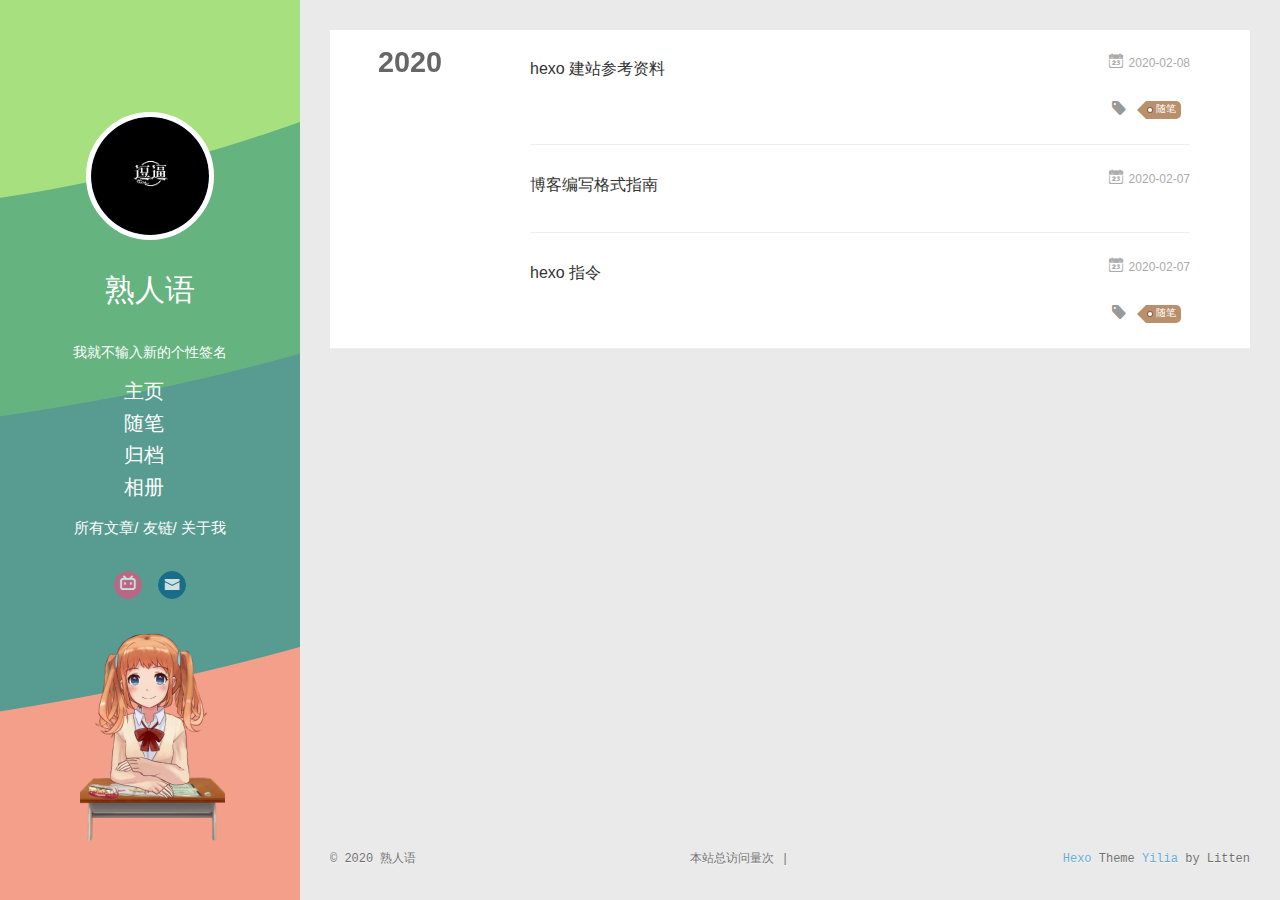
==== commit bd95976d: "Site updated: 2020-02-16 17:44:00" ====
--- a/archives/index.html
+++ b/archives/index.html
@@ -223,6 +223,34 @@
     <header class="archive-article-header">
       	<div class="article-meta">
 	      	
+<a href="/2020/02/07/%E5%8D%9A%E5%AE%A2%E7%BC%96%E5%86%99%E6%A0%BC%E5%BC%8F%E6%8C%87%E5%8D%97/" class="archive-article-date">
+  	<time datetime="2020-02-07T09:22:51.000Z" itemprop="datePublished"><i class="icon-calendar icon"></i>2020-02-07</time>
+</a>
+        </div>
+    	 
+  
+    <h1 itemprop="name">
+      <a class="archive-article-title" href="/2020/02/07/%E5%8D%9A%E5%AE%A2%E7%BC%96%E5%86%99%E6%A0%BC%E5%BC%8F%E6%8C%87%E5%8D%97/">博客编写格式指南</a>
+    </h1>
+  
+
+        <div class="article-info info-on-right">
+          
+          
+
+        </div>
+        <div class="clearfix"></div>
+    </header>
+  </div>
+</article>
+  
+    
+    
+    <article class="archive-article archive-type-post">
+  <div class="archive-article-inner">
+    <header class="archive-article-header">
+      	<div class="article-meta">
+	      	
 <a href="/2020/02/07/hexo%20%E6%8C%87%E4%BB%A4/" class="archive-article-date">
   	<time datetime="2020-02-07T09:22:51.000Z" itemprop="datePublished"><i class="icon-calendar icon"></i>2020-02-07</time>
 </a>
@@ -247,34 +275,6 @@
 		</ul>
 	</div>
 
-          
-
-        </div>
-        <div class="clearfix"></div>
-    </header>
-  </div>
-</article>
-  
-    
-    
-    <article class="archive-article archive-type-post">
-  <div class="archive-article-inner">
-    <header class="archive-article-header">
-      	<div class="article-meta">
-	      	
-<a href="/2020/02/07/%E5%8D%9A%E5%AE%A2%E7%BC%96%E5%86%99%E6%A0%BC%E5%BC%8F%E6%8C%87%E5%8D%97/" class="archive-article-date">
-  	<time datetime="2020-02-07T09:22:51.000Z" itemprop="datePublished"><i class="icon-calendar icon"></i>2020-02-07</time>
-</a>
-        </div>
-    	 
-  
-    <h1 itemprop="name">
-      <a class="archive-article-title" href="/2020/02/07/%E5%8D%9A%E5%AE%A2%E7%BC%96%E5%86%99%E6%A0%BC%E5%BC%8F%E6%8C%87%E5%8D%97/">博客编写格式指南</a>
-    </h1>
-  
-
-        <div class="article-info info-on-right">
-          
           
 
         </div>
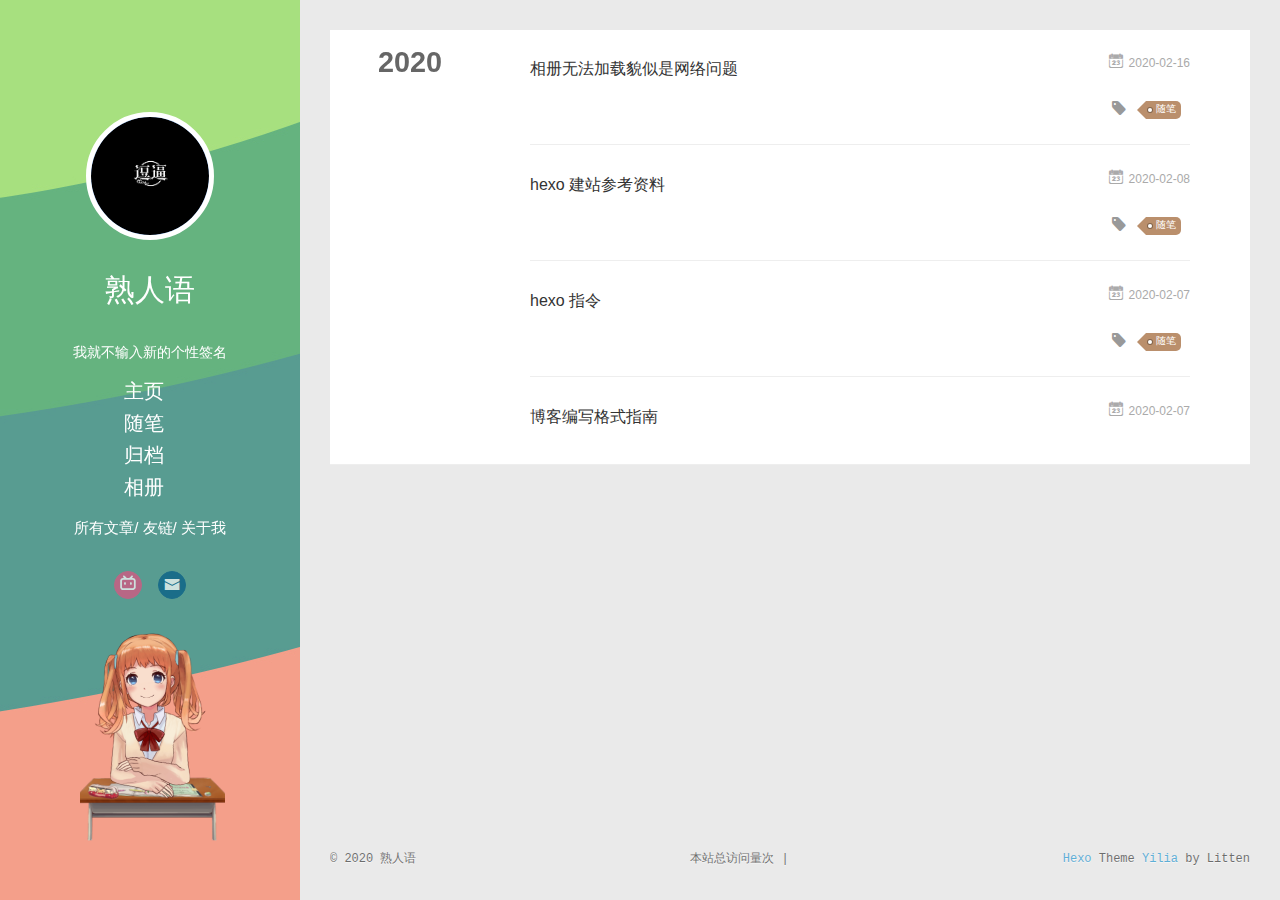
==== commit fa4714db: "Site updated: 2020-02-16 17:51:57" ====
--- a/archives/index.html
+++ b/archives/index.html
@@ -184,14 +184,14 @@
     <header class="archive-article-header">
       	<div class="article-meta">
 	      	
-<a href="/2020/02/08/hexo-%E5%BB%BA%E7%AB%99%E5%8F%82%E8%80%83%E8%B5%84%E6%96%99/" class="archive-article-date">
-  	<time datetime="2020-02-08T06:15:44.000Z" itemprop="datePublished"><i class="icon-calendar icon"></i>2020-02-08</time>
+<a href="/2020/02/16/%E7%9B%B8%E5%86%8C%E6%97%A0%E6%B3%95%E5%8A%A0%E8%BD%BD%E8%B2%8C%E4%BC%BC%E6%98%AF%E7%BD%91%E7%BB%9C%E9%97%AE%E9%A2%98/" class="archive-article-date">
+  	<time datetime="2020-02-16T09:51:11.000Z" itemprop="datePublished"><i class="icon-calendar icon"></i>2020-02-16</time>
 </a>
         </div>
     	 
   
     <h1 itemprop="name">
-      <a class="archive-article-title" href="/2020/02/08/hexo-%E5%BB%BA%E7%AB%99%E5%8F%82%E8%80%83%E8%B5%84%E6%96%99/">hexo 建站参考资料</a>
+      <a class="archive-article-title" href="/2020/02/16/%E7%9B%B8%E5%86%8C%E6%97%A0%E6%B3%95%E5%8A%A0%E8%BD%BD%E8%B2%8C%E4%BC%BC%E6%98%AF%E7%BD%91%E7%BB%9C%E9%97%AE%E9%A2%98/">相册无法加载貌似是网络问题</a>
     </h1>
   
 
@@ -223,42 +223,14 @@
     <header class="archive-article-header">
       	<div class="article-meta">
 	      	
-<a href="/2020/02/07/%E5%8D%9A%E5%AE%A2%E7%BC%96%E5%86%99%E6%A0%BC%E5%BC%8F%E6%8C%87%E5%8D%97/" class="archive-article-date">
-  	<time datetime="2020-02-07T09:22:51.000Z" itemprop="datePublished"><i class="icon-calendar icon"></i>2020-02-07</time>
+<a href="/2020/02/08/hexo-%E5%BB%BA%E7%AB%99%E5%8F%82%E8%80%83%E8%B5%84%E6%96%99/" class="archive-article-date">
+  	<time datetime="2020-02-08T06:15:44.000Z" itemprop="datePublished"><i class="icon-calendar icon"></i>2020-02-08</time>
 </a>
         </div>
     	 
   
     <h1 itemprop="name">
-      <a class="archive-article-title" href="/2020/02/07/%E5%8D%9A%E5%AE%A2%E7%BC%96%E5%86%99%E6%A0%BC%E5%BC%8F%E6%8C%87%E5%8D%97/">博客编写格式指南</a>
-    </h1>
-  
-
-        <div class="article-info info-on-right">
-          
-          
-
-        </div>
-        <div class="clearfix"></div>
-    </header>
-  </div>
-</article>
-  
-    
-    
-    <article class="archive-article archive-type-post">
-  <div class="archive-article-inner">
-    <header class="archive-article-header">
-      	<div class="article-meta">
-	      	
-<a href="/2020/02/07/hexo%20%E6%8C%87%E4%BB%A4/" class="archive-article-date">
-  	<time datetime="2020-02-07T09:22:51.000Z" itemprop="datePublished"><i class="icon-calendar icon"></i>2020-02-07</time>
-</a>
-        </div>
-    	 
-  
-    <h1 itemprop="name">
-      <a class="archive-article-title" href="/2020/02/07/hexo%20%E6%8C%87%E4%BB%A4/">hexo 指令</a>
+      <a class="archive-article-title" href="/2020/02/08/hexo-%E5%BB%BA%E7%AB%99%E5%8F%82%E8%80%83%E8%B5%84%E6%96%99/">hexo 建站参考资料</a>
     </h1>
   
 
@@ -275,6 +247,73 @@
 		</ul>
 	</div>
 
+          
+
+        </div>
+        <div class="clearfix"></div>
+    </header>
+  </div>
+</article>
+  
+    
+    
+    <article class="archive-article archive-type-post">
+  <div class="archive-article-inner">
+    <header class="archive-article-header">
+      	<div class="article-meta">
+	      	
+<a href="/2020/02/07/hexo%20%E6%8C%87%E4%BB%A4/" class="archive-article-date">
+  	<time datetime="2020-02-07T09:22:51.000Z" itemprop="datePublished"><i class="icon-calendar icon"></i>2020-02-07</time>
+</a>
+        </div>
+    	 
+  
+    <h1 itemprop="name">
+      <a class="archive-article-title" href="/2020/02/07/hexo%20%E6%8C%87%E4%BB%A4/">hexo 指令</a>
+    </h1>
+  
+
+        <div class="article-info info-on-right">
+          
+	<div class="article-tag tagcloud">
+		<i class="icon-price-tags icon"></i>
+		<ul class="article-tag-list">
+			 
+        		<li class="article-tag-list-item">
+        			<a href="javascript:void(0)" class="js-tag article-tag-list-link color3">随笔</a>
+        		</li>
+      		
+		</ul>
+	</div>
+
+          
+
+        </div>
+        <div class="clearfix"></div>
+    </header>
+  </div>
+</article>
+  
+    
+    
+    <article class="archive-article archive-type-post">
+  <div class="archive-article-inner">
+    <header class="archive-article-header">
+      	<div class="article-meta">
+	      	
+<a href="/2020/02/07/%E5%8D%9A%E5%AE%A2%E7%BC%96%E5%86%99%E6%A0%BC%E5%BC%8F%E6%8C%87%E5%8D%97/" class="archive-article-date">
+  	<time datetime="2020-02-07T09:22:51.000Z" itemprop="datePublished"><i class="icon-calendar icon"></i>2020-02-07</time>
+</a>
+        </div>
+    	 
+  
+    <h1 itemprop="name">
+      <a class="archive-article-title" href="/2020/02/07/%E5%8D%9A%E5%AE%A2%E7%BC%96%E5%86%99%E6%A0%BC%E5%BC%8F%E6%8C%87%E5%8D%97/">博客编写格式指南</a>
+    </h1>
+  
+
+        <div class="article-info info-on-right">
+          
           
 
         </div>
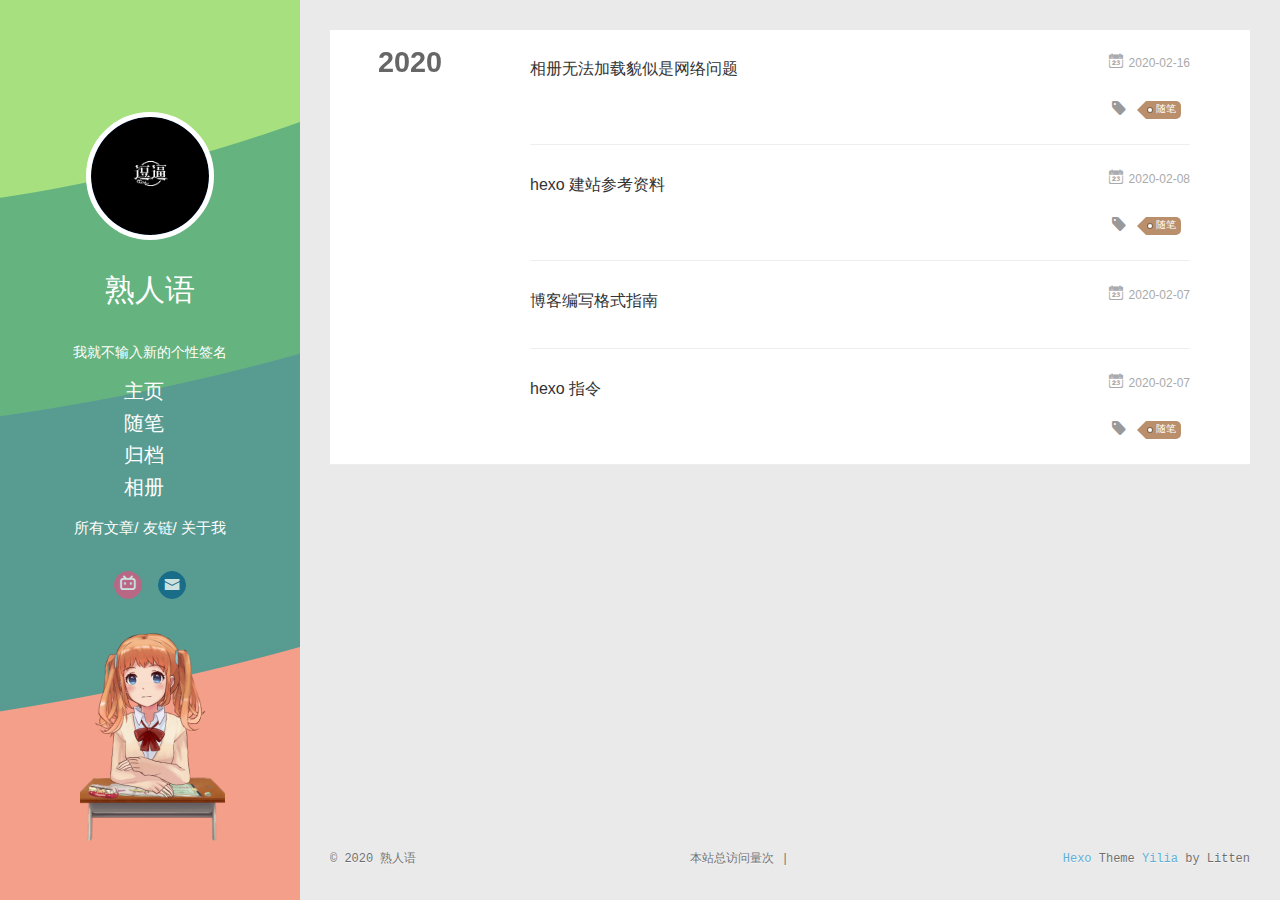
==== commit f6f589c3: "Site updated: 2020-02-19 13:49:55" ====
--- a/archives/index.html
+++ b/archives/index.html
@@ -262,6 +262,34 @@
     <header class="archive-article-header">
       	<div class="article-meta">
 	      	
+<a href="/2020/02/07/%E5%8D%9A%E5%AE%A2%E7%BC%96%E5%86%99%E6%A0%BC%E5%BC%8F%E6%8C%87%E5%8D%97/" class="archive-article-date">
+  	<time datetime="2020-02-07T09:22:51.000Z" itemprop="datePublished"><i class="icon-calendar icon"></i>2020-02-07</time>
+</a>
+        </div>
+    	 
+  
+    <h1 itemprop="name">
+      <a class="archive-article-title" href="/2020/02/07/%E5%8D%9A%E5%AE%A2%E7%BC%96%E5%86%99%E6%A0%BC%E5%BC%8F%E6%8C%87%E5%8D%97/">博客编写格式指南</a>
+    </h1>
+  
+
+        <div class="article-info info-on-right">
+          
+          
+
+        </div>
+        <div class="clearfix"></div>
+    </header>
+  </div>
+</article>
+  
+    
+    
+    <article class="archive-article archive-type-post">
+  <div class="archive-article-inner">
+    <header class="archive-article-header">
+      	<div class="article-meta">
+	      	
 <a href="/2020/02/07/hexo%20%E6%8C%87%E4%BB%A4/" class="archive-article-date">
   	<time datetime="2020-02-07T09:22:51.000Z" itemprop="datePublished"><i class="icon-calendar icon"></i>2020-02-07</time>
 </a>
@@ -286,34 +314,6 @@
 		</ul>
 	</div>
 
-          
-
-        </div>
-        <div class="clearfix"></div>
-    </header>
-  </div>
-</article>
-  
-    
-    
-    <article class="archive-article archive-type-post">
-  <div class="archive-article-inner">
-    <header class="archive-article-header">
-      	<div class="article-meta">
-	      	
-<a href="/2020/02/07/%E5%8D%9A%E5%AE%A2%E7%BC%96%E5%86%99%E6%A0%BC%E5%BC%8F%E6%8C%87%E5%8D%97/" class="archive-article-date">
-  	<time datetime="2020-02-07T09:22:51.000Z" itemprop="datePublished"><i class="icon-calendar icon"></i>2020-02-07</time>
-</a>
-        </div>
-    	 
-  
-    <h1 itemprop="name">
-      <a class="archive-article-title" href="/2020/02/07/%E5%8D%9A%E5%AE%A2%E7%BC%96%E5%86%99%E6%A0%BC%E5%BC%8F%E6%8C%87%E5%8D%97/">博客编写格式指南</a>
-    </h1>
-  
-
-        <div class="article-info info-on-right">
-          
           
 
         </div>
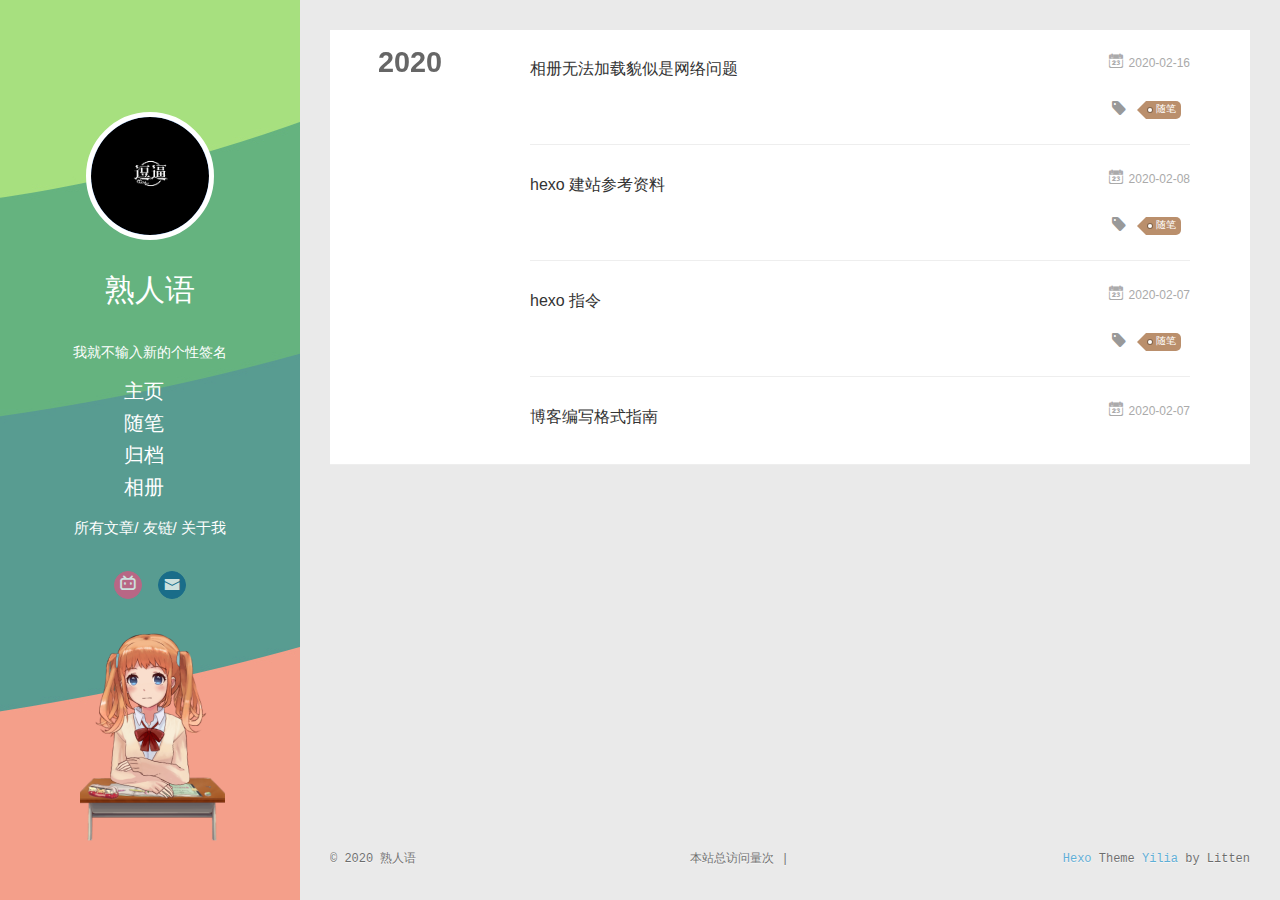
==== commit 8abd3968: "Site updated: 2020-02-19 14:20:20" ====
--- a/archives/index.html
+++ b/archives/index.html
@@ -262,34 +262,6 @@
     <header class="archive-article-header">
       	<div class="article-meta">
 	      	
-<a href="/2020/02/07/%E5%8D%9A%E5%AE%A2%E7%BC%96%E5%86%99%E6%A0%BC%E5%BC%8F%E6%8C%87%E5%8D%97/" class="archive-article-date">
-  	<time datetime="2020-02-07T09:22:51.000Z" itemprop="datePublished"><i class="icon-calendar icon"></i>2020-02-07</time>
-</a>
-        </div>
-    	 
-  
-    <h1 itemprop="name">
-      <a class="archive-article-title" href="/2020/02/07/%E5%8D%9A%E5%AE%A2%E7%BC%96%E5%86%99%E6%A0%BC%E5%BC%8F%E6%8C%87%E5%8D%97/">博客编写格式指南</a>
-    </h1>
-  
-
-        <div class="article-info info-on-right">
-          
-          
-
-        </div>
-        <div class="clearfix"></div>
-    </header>
-  </div>
-</article>
-  
-    
-    
-    <article class="archive-article archive-type-post">
-  <div class="archive-article-inner">
-    <header class="archive-article-header">
-      	<div class="article-meta">
-	      	
 <a href="/2020/02/07/hexo%20%E6%8C%87%E4%BB%A4/" class="archive-article-date">
   	<time datetime="2020-02-07T09:22:51.000Z" itemprop="datePublished"><i class="icon-calendar icon"></i>2020-02-07</time>
 </a>
@@ -314,6 +286,34 @@
 		</ul>
 	</div>
 
+          
+
+        </div>
+        <div class="clearfix"></div>
+    </header>
+  </div>
+</article>
+  
+    
+    
+    <article class="archive-article archive-type-post">
+  <div class="archive-article-inner">
+    <header class="archive-article-header">
+      	<div class="article-meta">
+	      	
+<a href="/2020/02/07/%E5%8D%9A%E5%AE%A2%E7%BC%96%E5%86%99%E6%A0%BC%E5%BC%8F%E6%8C%87%E5%8D%97/" class="archive-article-date">
+  	<time datetime="2020-02-07T09:22:51.000Z" itemprop="datePublished"><i class="icon-calendar icon"></i>2020-02-07</time>
+</a>
+        </div>
+    	 
+  
+    <h1 itemprop="name">
+      <a class="archive-article-title" href="/2020/02/07/%E5%8D%9A%E5%AE%A2%E7%BC%96%E5%86%99%E6%A0%BC%E5%BC%8F%E6%8C%87%E5%8D%97/">博客编写格式指南</a>
+    </h1>
+  
+
+        <div class="article-info info-on-right">
+          
           
 
         </div>
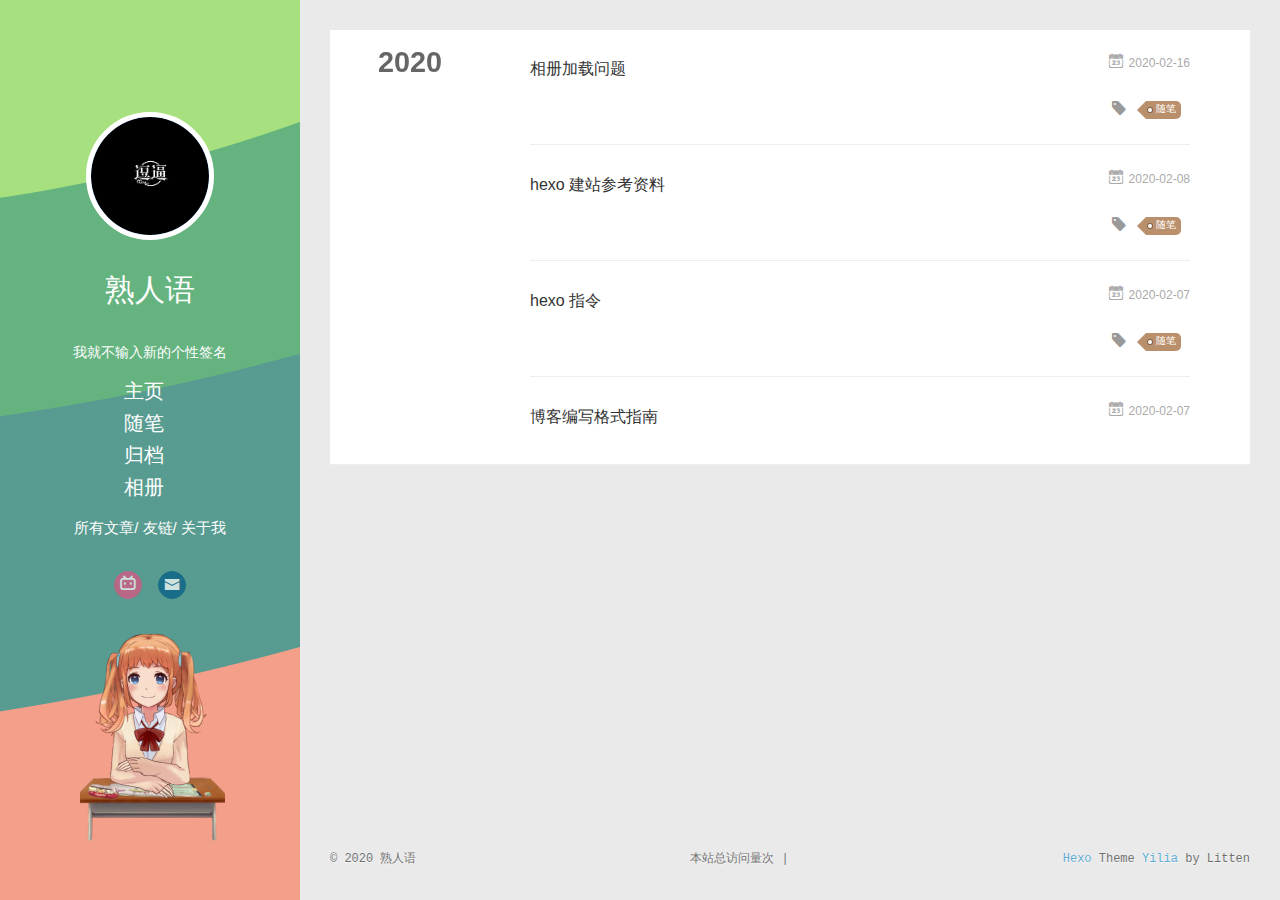
==== commit 0a6175ac: "Site updated: 2020-02-19 14:33:22" ====
--- a/archives/index.html
+++ b/archives/index.html
@@ -191,7 +191,7 @@
     	 
   
     <h1 itemprop="name">
-      <a class="archive-article-title" href="/2020/02/16/%E7%9B%B8%E5%86%8C%E6%97%A0%E6%B3%95%E5%8A%A0%E8%BD%BD%E8%B2%8C%E4%BC%BC%E6%98%AF%E7%BD%91%E7%BB%9C%E9%97%AE%E9%A2%98/">相册无法加载貌似是网络问题</a>
+      <a class="archive-article-title" href="/2020/02/16/%E7%9B%B8%E5%86%8C%E6%97%A0%E6%B3%95%E5%8A%A0%E8%BD%BD%E8%B2%8C%E4%BC%BC%E6%98%AF%E7%BD%91%E7%BB%9C%E9%97%AE%E9%A2%98/">相册加载问题</a>
     </h1>
   
 
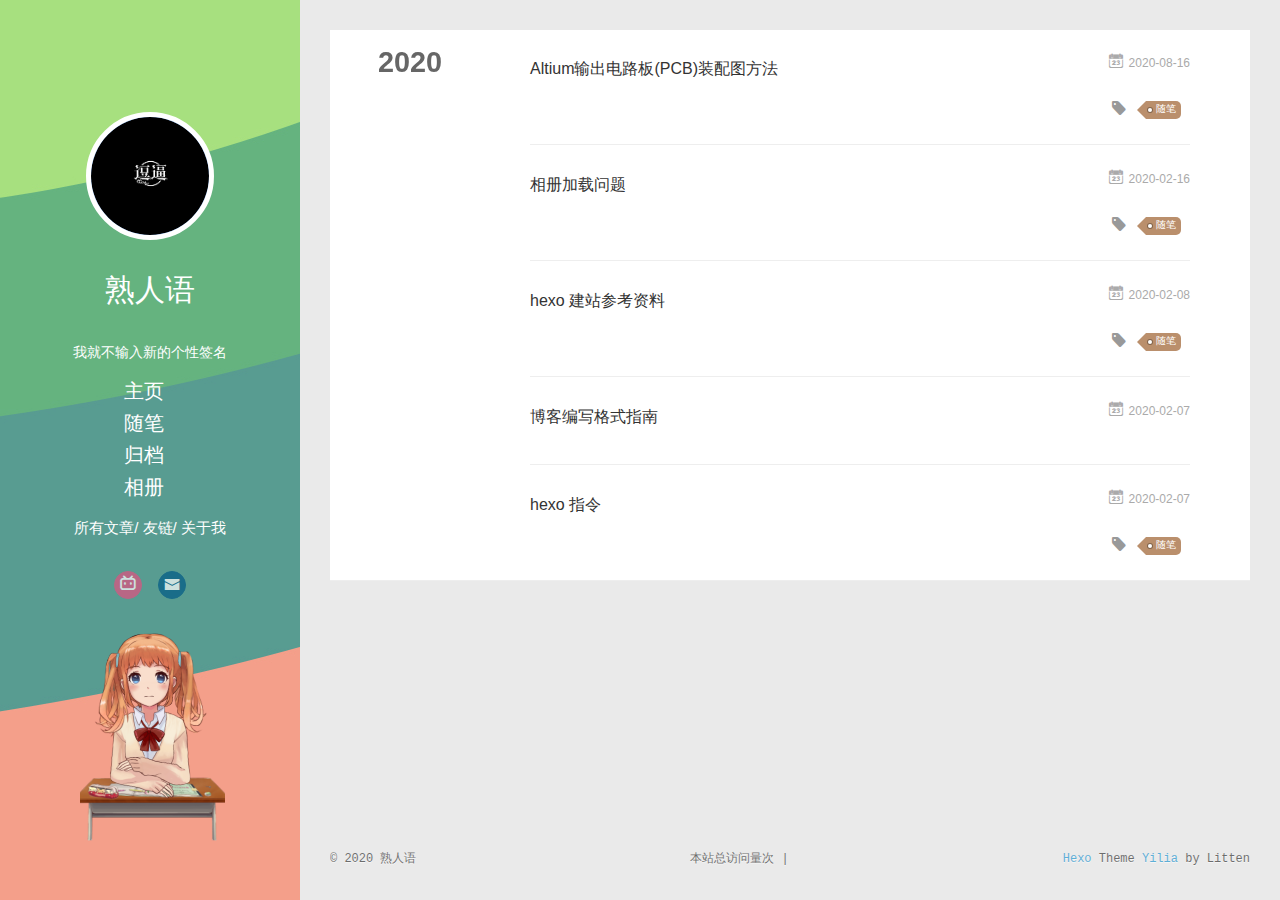
==== commit d0988d17: "Site updated: 2020-08-16 22:57:42" ====
--- a/archives/index.html
+++ b/archives/index.html
@@ -184,14 +184,14 @@
     <header class="archive-article-header">
       	<div class="article-meta">
 	      	
-<a href="/2020/02/16/%E7%9B%B8%E5%86%8C%E6%97%A0%E6%B3%95%E5%8A%A0%E8%BD%BD%E8%B2%8C%E4%BC%BC%E6%98%AF%E7%BD%91%E7%BB%9C%E9%97%AE%E9%A2%98/" class="archive-article-date">
-  	<time datetime="2020-02-16T09:51:11.000Z" itemprop="datePublished"><i class="icon-calendar icon"></i>2020-02-16</time>
+<a href="/2020/08/16/Altium%E8%BE%93%E5%87%BA%E7%94%B5%E8%B7%AF%E6%9D%BF(PCB)%E8%A3%85%E9%85%8D%E5%9B%BE%E6%96%B9%E6%B3%95/" class="archive-article-date">
+  	<time datetime="2020-08-16T06:15:44.000Z" itemprop="datePublished"><i class="icon-calendar icon"></i>2020-08-16</time>
 </a>
         </div>
     	 
   
     <h1 itemprop="name">
-      <a class="archive-article-title" href="/2020/02/16/%E7%9B%B8%E5%86%8C%E6%97%A0%E6%B3%95%E5%8A%A0%E8%BD%BD%E8%B2%8C%E4%BC%BC%E6%98%AF%E7%BD%91%E7%BB%9C%E9%97%AE%E9%A2%98/">相册加载问题</a>
+      <a class="archive-article-title" href="/2020/08/16/Altium%E8%BE%93%E5%87%BA%E7%94%B5%E8%B7%AF%E6%9D%BF(PCB)%E8%A3%85%E9%85%8D%E5%9B%BE%E6%96%B9%E6%B3%95/">Altium输出电路板(PCB)装配图方法</a>
     </h1>
   
 
@@ -223,14 +223,14 @@
     <header class="archive-article-header">
       	<div class="article-meta">
 	      	
-<a href="/2020/02/08/hexo-%E5%BB%BA%E7%AB%99%E5%8F%82%E8%80%83%E8%B5%84%E6%96%99/" class="archive-article-date">
-  	<time datetime="2020-02-08T06:15:44.000Z" itemprop="datePublished"><i class="icon-calendar icon"></i>2020-02-08</time>
+<a href="/2020/02/16/%E7%9B%B8%E5%86%8C%E6%97%A0%E6%B3%95%E5%8A%A0%E8%BD%BD%E8%B2%8C%E4%BC%BC%E6%98%AF%E7%BD%91%E7%BB%9C%E9%97%AE%E9%A2%98/" class="archive-article-date">
+  	<time datetime="2020-02-16T09:51:11.000Z" itemprop="datePublished"><i class="icon-calendar icon"></i>2020-02-16</time>
 </a>
         </div>
     	 
   
     <h1 itemprop="name">
-      <a class="archive-article-title" href="/2020/02/08/hexo-%E5%BB%BA%E7%AB%99%E5%8F%82%E8%80%83%E8%B5%84%E6%96%99/">hexo 建站参考资料</a>
+      <a class="archive-article-title" href="/2020/02/16/%E7%9B%B8%E5%86%8C%E6%97%A0%E6%B3%95%E5%8A%A0%E8%BD%BD%E8%B2%8C%E4%BC%BC%E6%98%AF%E7%BD%91%E7%BB%9C%E9%97%AE%E9%A2%98/">相册加载问题</a>
     </h1>
   
 
@@ -262,14 +262,14 @@
     <header class="archive-article-header">
       	<div class="article-meta">
 	      	
-<a href="/2020/02/07/hexo%20%E6%8C%87%E4%BB%A4/" class="archive-article-date">
-  	<time datetime="2020-02-07T09:22:51.000Z" itemprop="datePublished"><i class="icon-calendar icon"></i>2020-02-07</time>
+<a href="/2020/02/08/hexo-%E5%BB%BA%E7%AB%99%E5%8F%82%E8%80%83%E8%B5%84%E6%96%99/" class="archive-article-date">
+  	<time datetime="2020-02-08T06:15:44.000Z" itemprop="datePublished"><i class="icon-calendar icon"></i>2020-02-08</time>
 </a>
         </div>
     	 
   
     <h1 itemprop="name">
-      <a class="archive-article-title" href="/2020/02/07/hexo%20%E6%8C%87%E4%BB%A4/">hexo 指令</a>
+      <a class="archive-article-title" href="/2020/02/08/hexo-%E5%BB%BA%E7%AB%99%E5%8F%82%E8%80%83%E8%B5%84%E6%96%99/">hexo 建站参考资料</a>
     </h1>
   
 
@@ -314,6 +314,45 @@
 
         <div class="article-info info-on-right">
           
+          
+
+        </div>
+        <div class="clearfix"></div>
+    </header>
+  </div>
+</article>
+  
+    
+    
+    <article class="archive-article archive-type-post">
+  <div class="archive-article-inner">
+    <header class="archive-article-header">
+      	<div class="article-meta">
+	      	
+<a href="/2020/02/07/hexo%20%E6%8C%87%E4%BB%A4/" class="archive-article-date">
+  	<time datetime="2020-02-07T09:22:51.000Z" itemprop="datePublished"><i class="icon-calendar icon"></i>2020-02-07</time>
+</a>
+        </div>
+    	 
+  
+    <h1 itemprop="name">
+      <a class="archive-article-title" href="/2020/02/07/hexo%20%E6%8C%87%E4%BB%A4/">hexo 指令</a>
+    </h1>
+  
+
+        <div class="article-info info-on-right">
+          
+	<div class="article-tag tagcloud">
+		<i class="icon-price-tags icon"></i>
+		<ul class="article-tag-list">
+			 
+        		<li class="article-tag-list-item">
+        			<a href="javascript:void(0)" class="js-tag article-tag-list-link color3">随笔</a>
+        		</li>
+      		
+		</ul>
+	</div>
+
           
 
         </div>
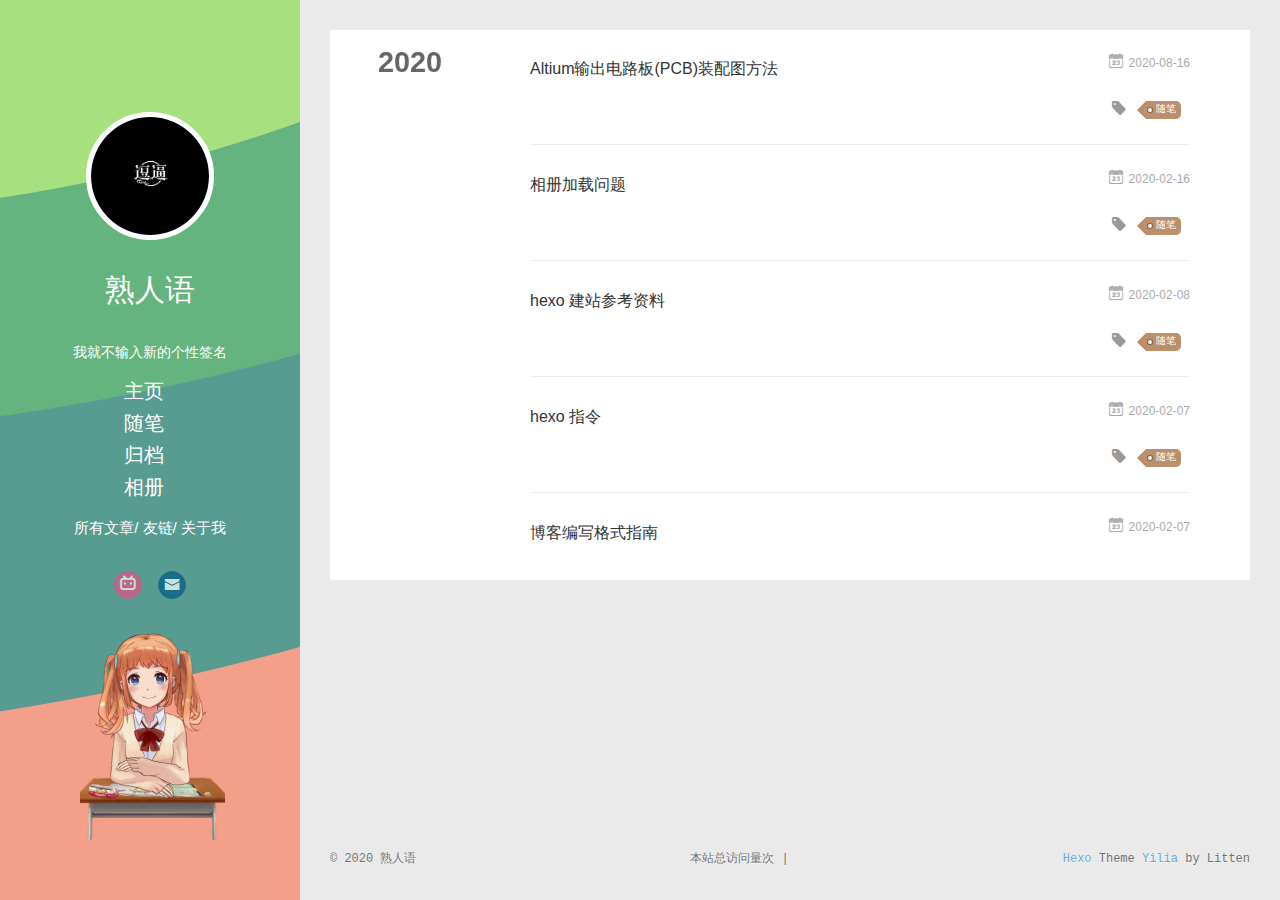
==== commit f0871cda: "Site updated: 2020-08-16 23:01:00" ====
--- a/archives/index.html
+++ b/archives/index.html
@@ -301,34 +301,6 @@
     <header class="archive-article-header">
       	<div class="article-meta">
 	      	
-<a href="/2020/02/07/%E5%8D%9A%E5%AE%A2%E7%BC%96%E5%86%99%E6%A0%BC%E5%BC%8F%E6%8C%87%E5%8D%97/" class="archive-article-date">
-  	<time datetime="2020-02-07T09:22:51.000Z" itemprop="datePublished"><i class="icon-calendar icon"></i>2020-02-07</time>
-</a>
-        </div>
-    	 
-  
-    <h1 itemprop="name">
-      <a class="archive-article-title" href="/2020/02/07/%E5%8D%9A%E5%AE%A2%E7%BC%96%E5%86%99%E6%A0%BC%E5%BC%8F%E6%8C%87%E5%8D%97/">博客编写格式指南</a>
-    </h1>
-  
-
-        <div class="article-info info-on-right">
-          
-          
-
-        </div>
-        <div class="clearfix"></div>
-    </header>
-  </div>
-</article>
-  
-    
-    
-    <article class="archive-article archive-type-post">
-  <div class="archive-article-inner">
-    <header class="archive-article-header">
-      	<div class="article-meta">
-	      	
 <a href="/2020/02/07/hexo%20%E6%8C%87%E4%BB%A4/" class="archive-article-date">
   	<time datetime="2020-02-07T09:22:51.000Z" itemprop="datePublished"><i class="icon-calendar icon"></i>2020-02-07</time>
 </a>
@@ -353,6 +325,34 @@
 		</ul>
 	</div>
 
+          
+
+        </div>
+        <div class="clearfix"></div>
+    </header>
+  </div>
+</article>
+  
+    
+    
+    <article class="archive-article archive-type-post">
+  <div class="archive-article-inner">
+    <header class="archive-article-header">
+      	<div class="article-meta">
+	      	
+<a href="/2020/02/07/%E5%8D%9A%E5%AE%A2%E7%BC%96%E5%86%99%E6%A0%BC%E5%BC%8F%E6%8C%87%E5%8D%97/" class="archive-article-date">
+  	<time datetime="2020-02-07T09:22:51.000Z" itemprop="datePublished"><i class="icon-calendar icon"></i>2020-02-07</time>
+</a>
+        </div>
+    	 
+  
+    <h1 itemprop="name">
+      <a class="archive-article-title" href="/2020/02/07/%E5%8D%9A%E5%AE%A2%E7%BC%96%E5%86%99%E6%A0%BC%E5%BC%8F%E6%8C%87%E5%8D%97/">博客编写格式指南</a>
+    </h1>
+  
+
+        <div class="article-info info-on-right">
+          
           
 
         </div>
